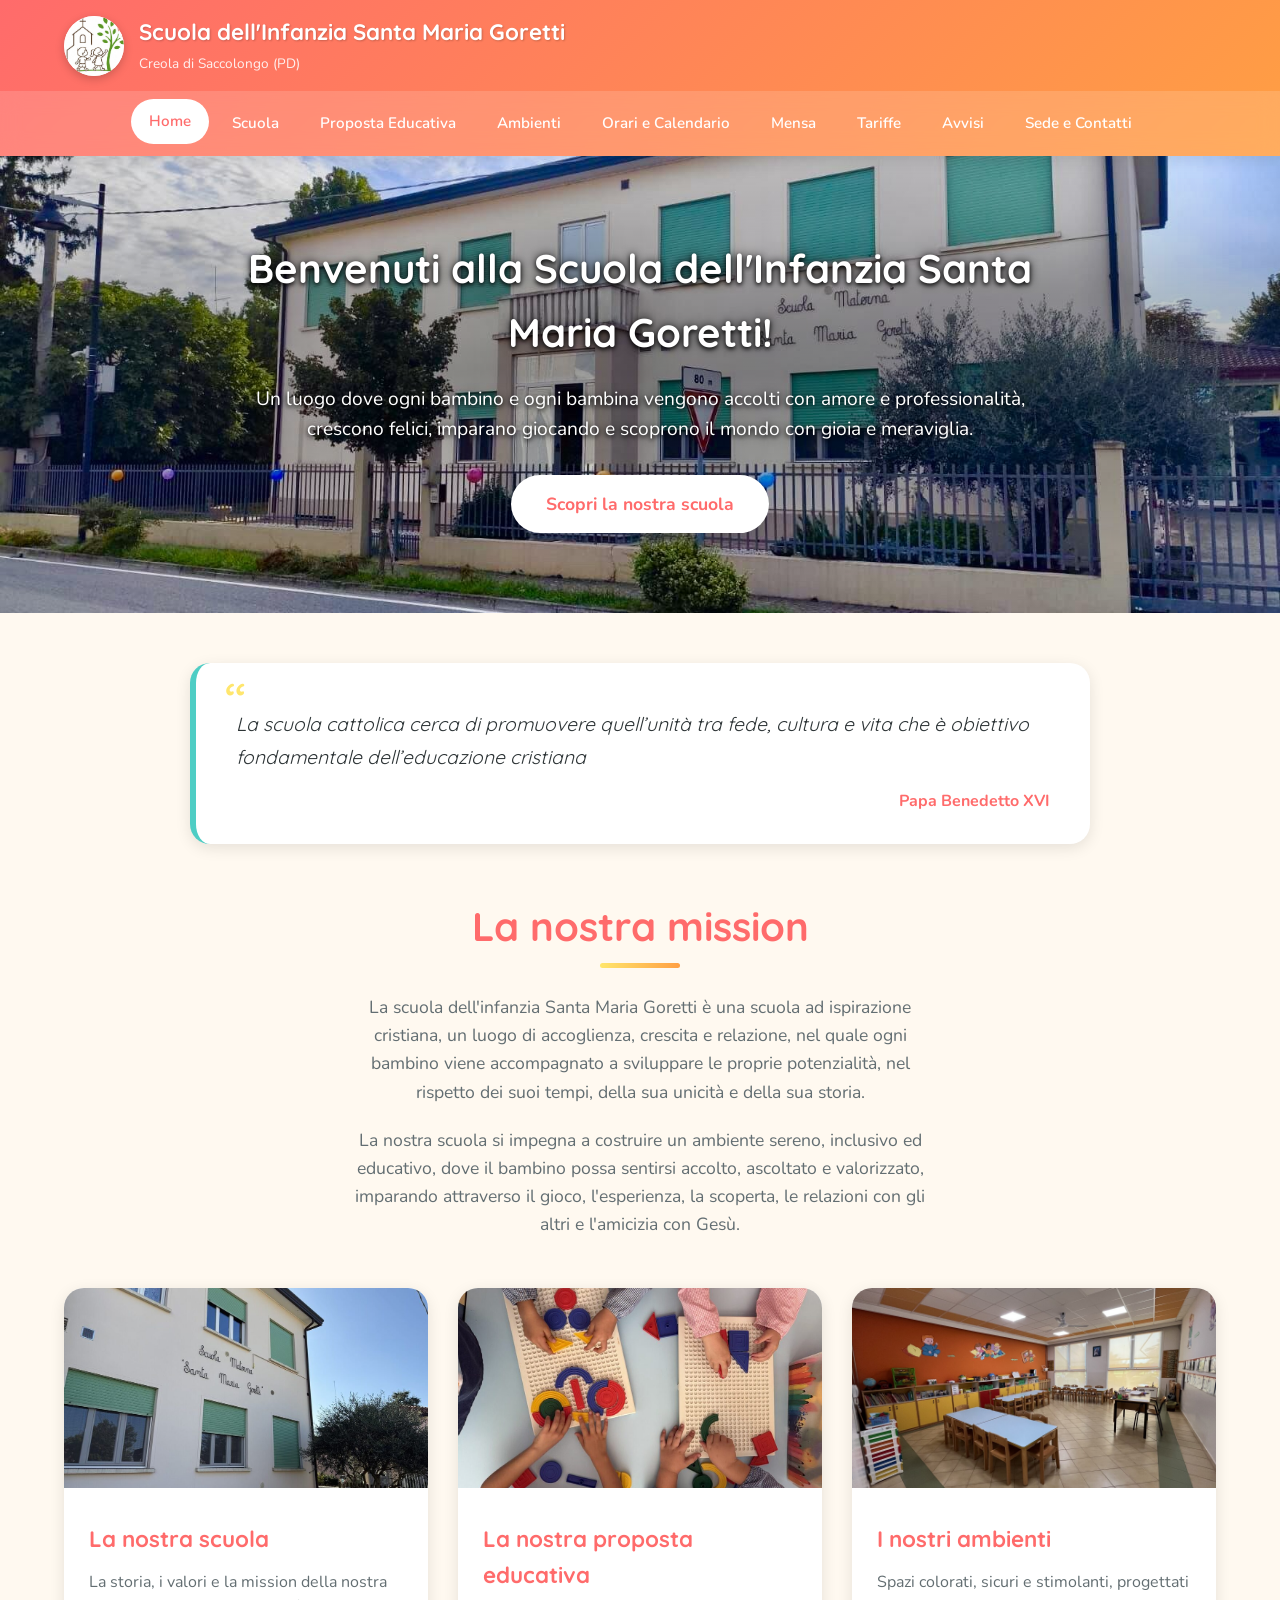
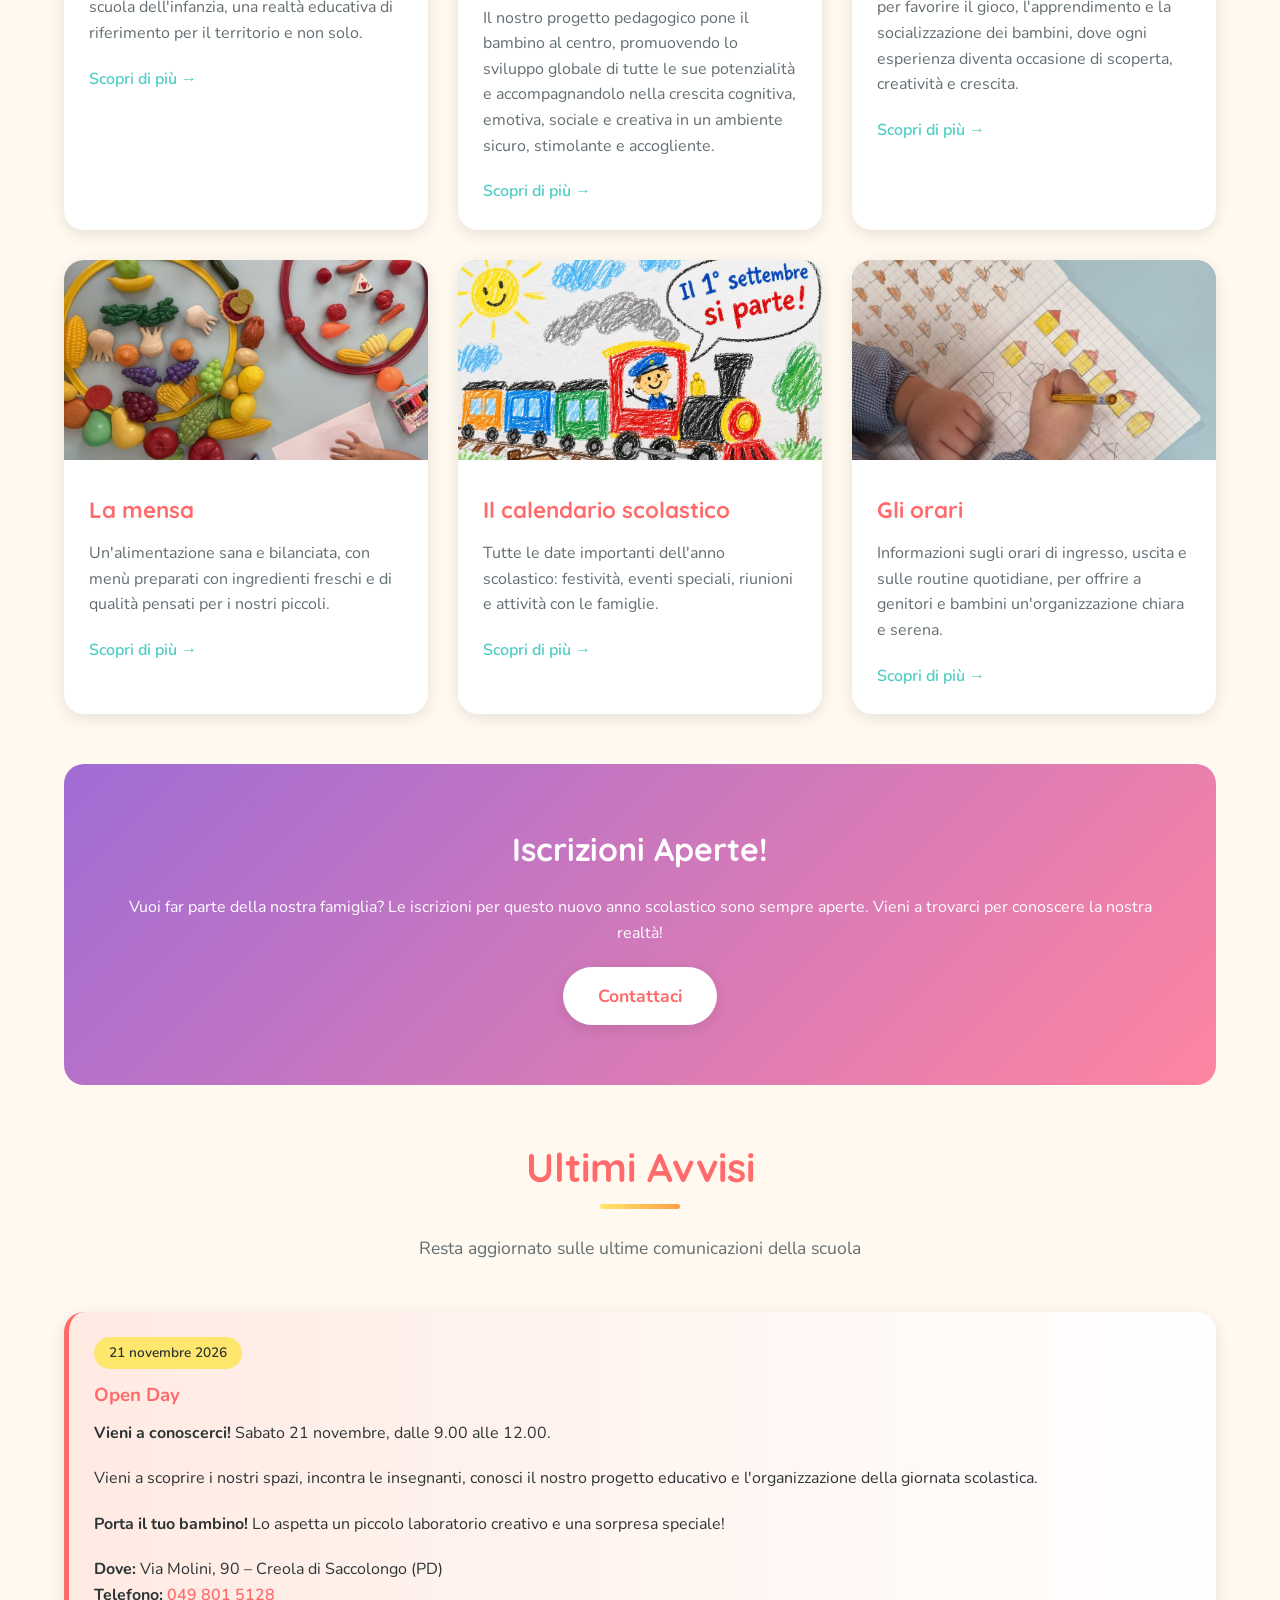
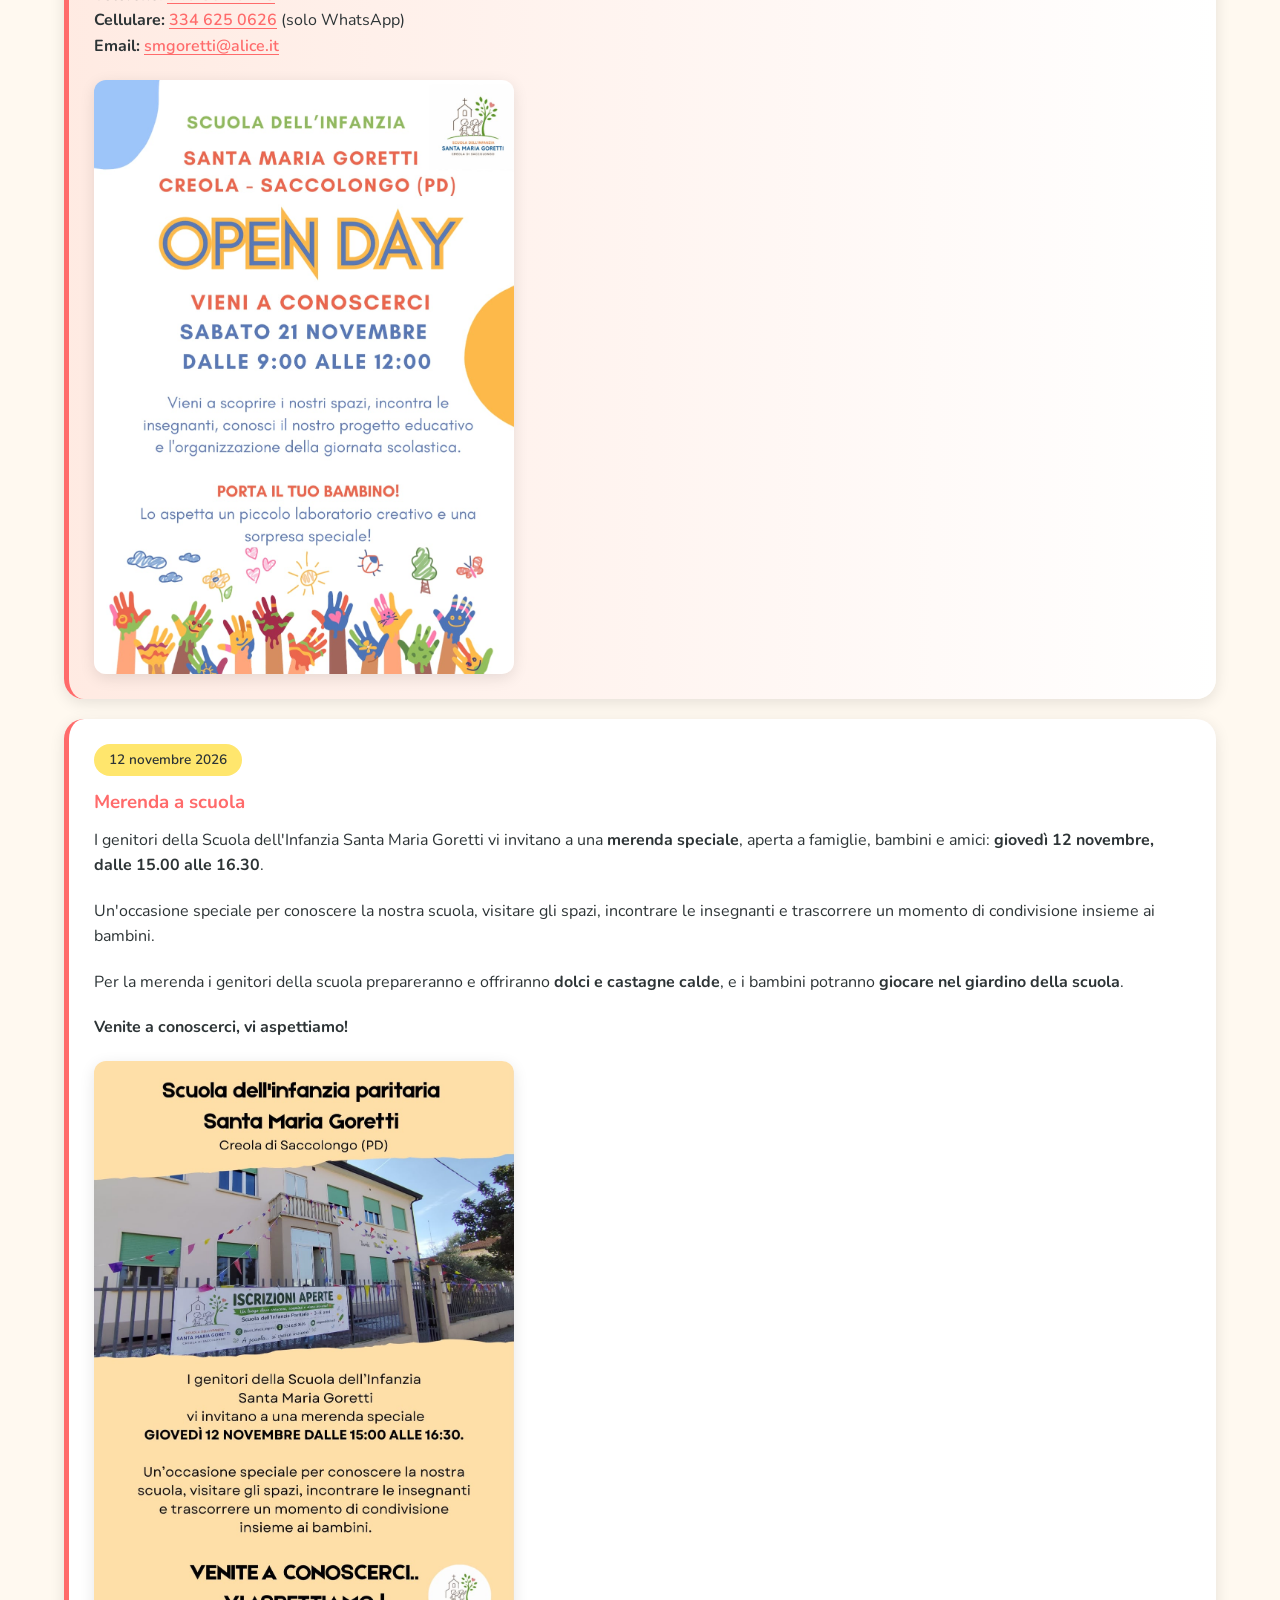
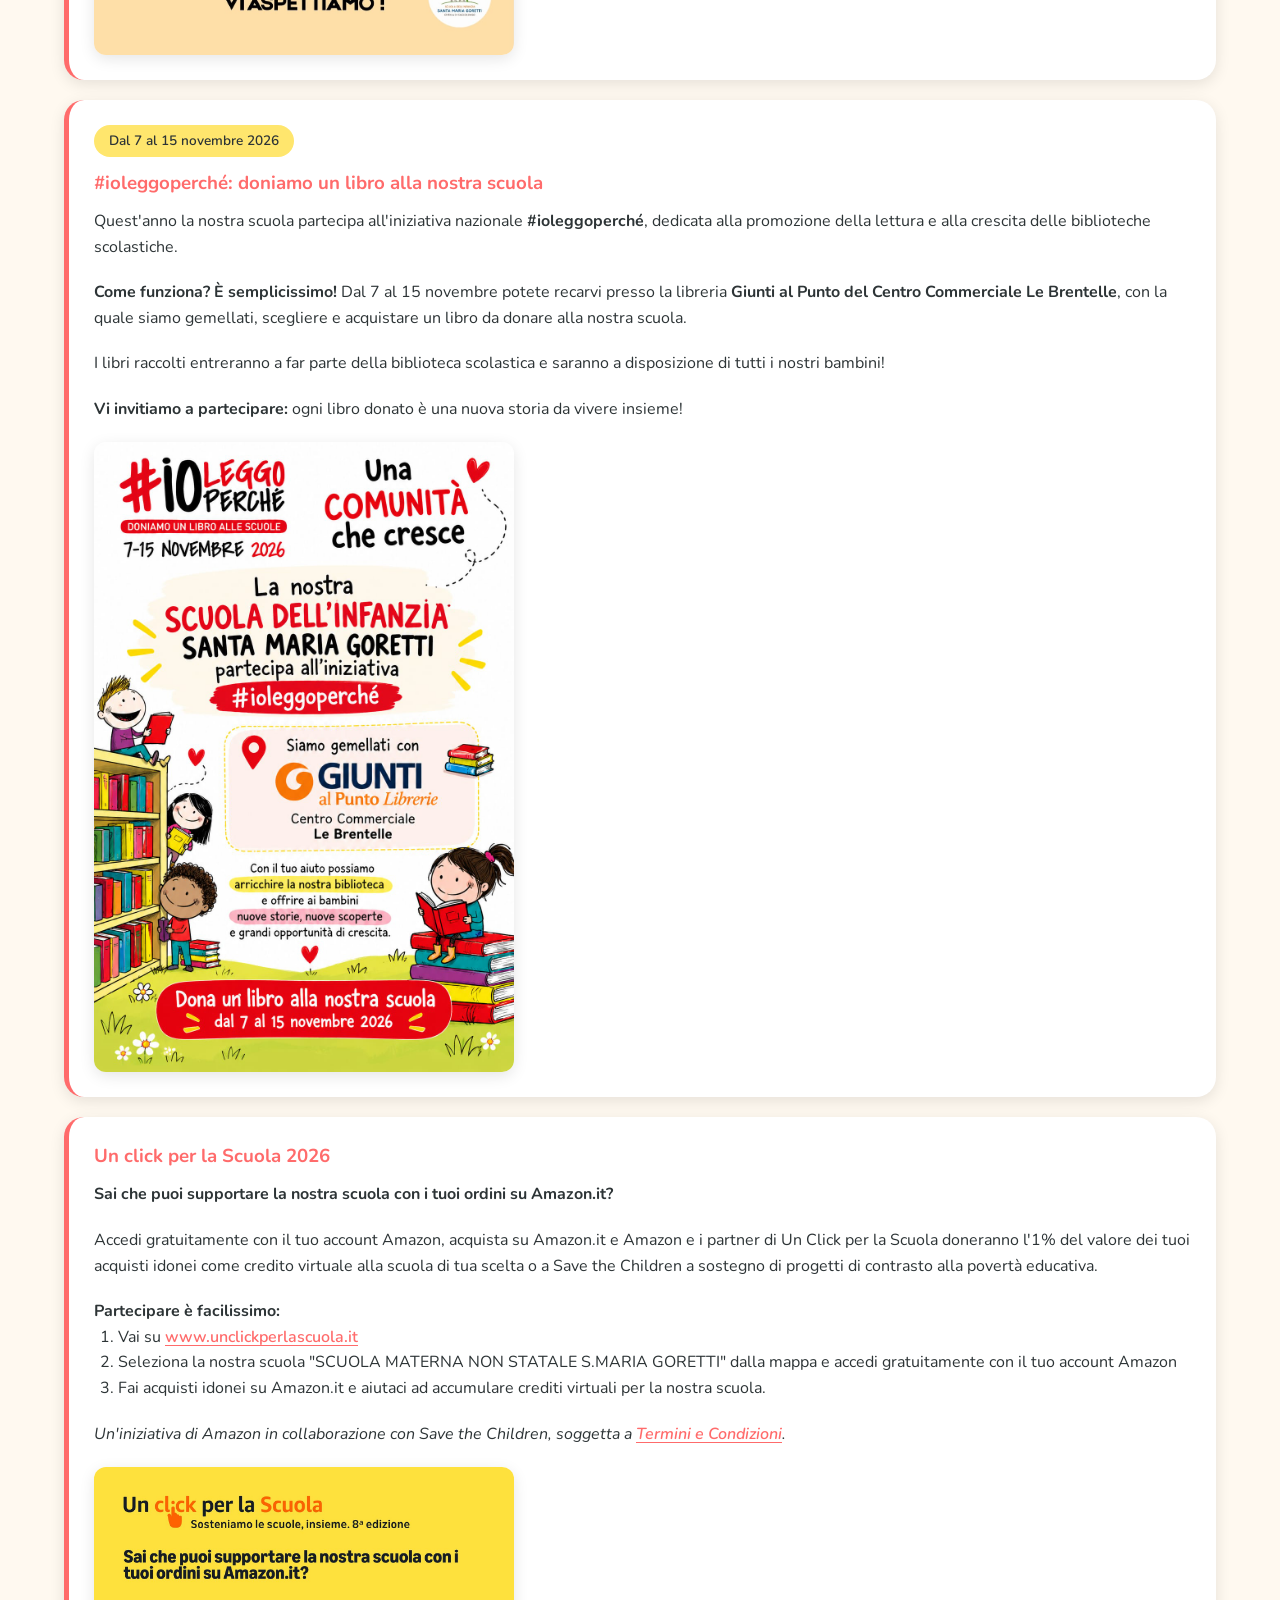
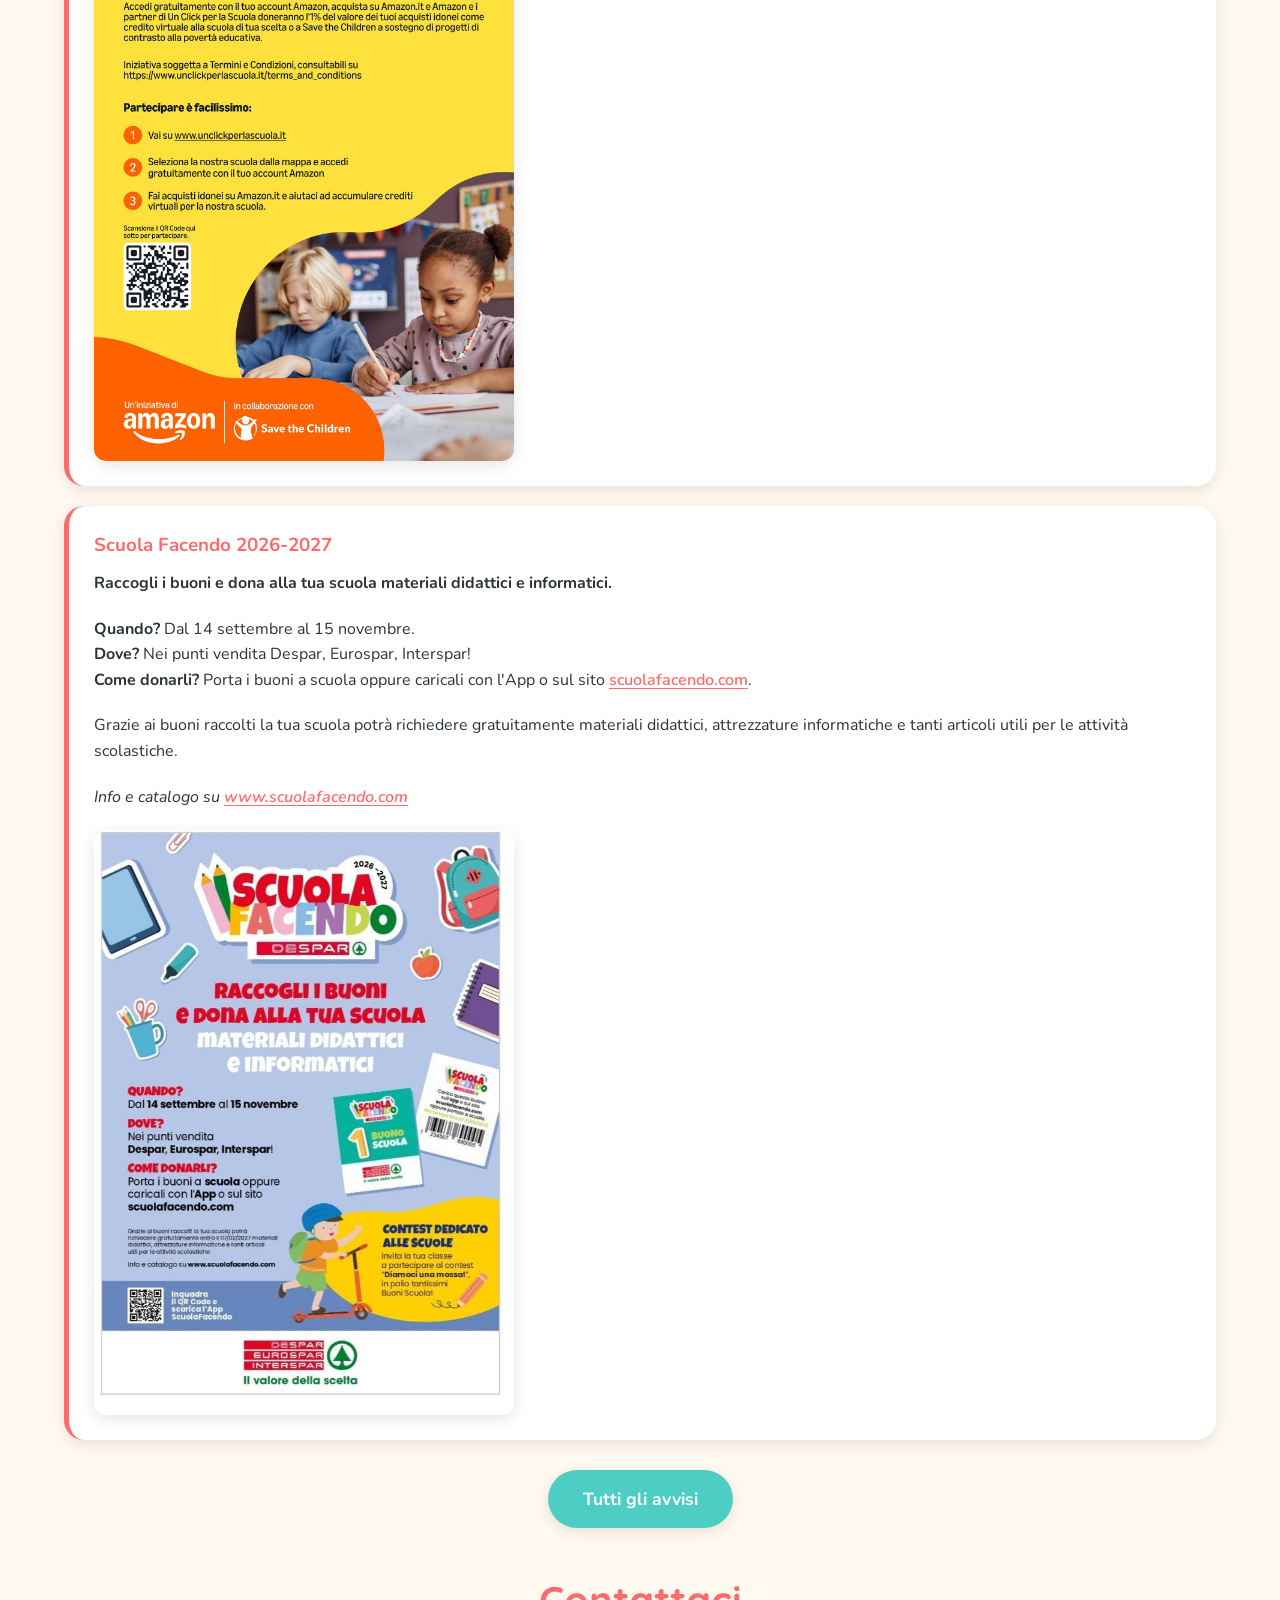
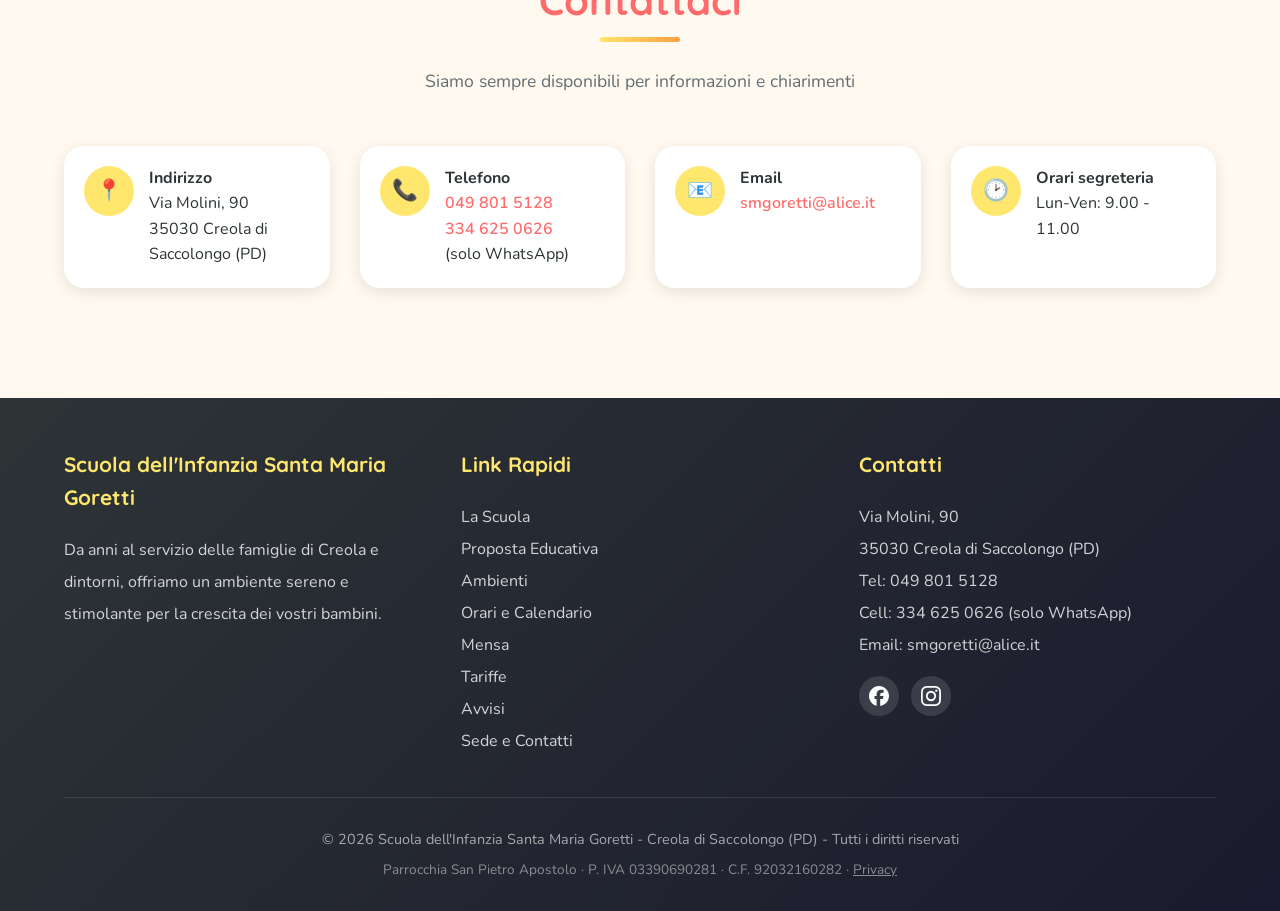
==== index.html @ 22b684e7 "aggiunto avviso su evento merenda aperta 2026" ====
<!DOCTYPE html>
<html lang="it">
<head>
    <meta charset="UTF-8">
    <meta name="viewport" content="width=device-width, initial-scale=1.0">
    <meta name="description" content="Scuola dell'Infanzia Santa Maria Goretti a Creola di Saccolongo (Padova): scuola materna e asilo paritario per bambine e bambini dai 2 ai 5 anni, con mensa.">
    <meta name="robots" content="index, follow">
    <meta name="author" content="Scuola dell'Infanzia Santa Maria Goretti">
    <meta name="geo.region" content="IT-PD">
    <meta name="geo.placename" content="Creola di Saccolongo">
    <meta name="geo.position" content="45.412499;11.738311">
    <meta name="ICBM" content="45.412499, 11.738311">
    <!-- Open Graph -->
    <meta property="og:title" content="Scuola dell'Infanzia Santa Maria Goretti - Creola di Saccolongo (PD)">
    <meta property="og:description" content="Scuola materna e asilo paritario a Creola di Saccolongo (Padova). Ambiente accogliente e stimolante per la crescita dei bambini dai 2 ai 5 anni, con servizio mensa e personale qualificato.">
    <meta property="og:type" content="website">
    <meta property="og:locale" content="it_IT">
    <meta property="og:url" content="https://www.scuolainfanziacreola.it/">
    <meta property="og:image" content="https://www.scuolainfanziacreola.it/assets/images/ambienti/facciata_scuola.jpg">
    <meta name="twitter:card" content="summary_large_image">
    <meta property="og:site_name" content="Scuola dell'Infanzia Santa Maria Goretti">
    <title>Scuola Infanzia Santa Maria Goretti - Creola di Saccolongo</title>
    <link rel="canonical" href="https://www.scuolainfanziacreola.it/">
    <link rel="icon" href="assets/images/favicon.ico" sizes="any">
    <link rel="icon" type="image/png" sizes="32x32" href="assets/images/favicon-32x32.png">
    <link rel="icon" type="image/png" sizes="16x16" href="assets/images/favicon-16x16.png">
    <link rel="apple-touch-icon" href="assets/images/apple-touch-icon.png">
    <link rel="stylesheet" href="style.css?v=8">
    <!-- Dati strutturati JSON-LD -->
    <script type="application/ld+json">
    {
        "@context": "https://schema.org",
        "@type": "School",
        "name": "Scuola dell'Infanzia Santa Maria Goretti",
        "alternateName": ["Scuola Materna Santa Maria Goretti Creola", "Asilo Santa Maria Goretti Creola"],
        "description": "Scuola dell'infanzia paritaria a Creola di Saccolongo, in provincia di Padova. Accoglie bambine e bambini dai 2 ai 5 anni in un ambiente sereno e stimolante.",
        "url": "https://www.scuolainfanziacreola.it/",
        "telephone": "+39 049 801 5128",
        "email": "smgoretti@alice.it",
        "address": {
            "@type": "PostalAddress",
            "streetAddress": "Via Molini, 90",
            "addressLocality": "Creola di Saccolongo",
            "addressRegion": "PD",
            "postalCode": "35030",
            "addressCountry": "IT"
        },
        "geo": {
            "@type": "GeoCoordinates",
            "latitude": 45.412499,
            "longitude": 11.738311
        },
        "openingHoursSpecification": [
            {
                "@type": "OpeningHoursSpecification",
                "dayOfWeek": ["Monday", "Tuesday", "Wednesday", "Thursday", "Friday"],
                "opens": "08:00",
                "closes": "16:00"
            }
        ],
        "areaServed": {
            "@type": "Place",
            "name": "Creola di Saccolongo, Provincia di Padova"
        },
        "sameAs": [
            "https://www.facebook.com/infanziacreola/",
            "https://www.instagram.com/scuola_infanzia_smgoretti"
        ]
    }
    </script>
</head>
<body>
    <!-- Header -->
    <header>
        <div class="header-top">
            <a href="index.html" class="logo">
                <div class="logo-img">
                    <img src="assets/images/logo_scuola.jpg" alt="Logo Scuola dell'Infanzia Santa Maria Goretti">
                </div>
                <div class="logo-text">
                    <span class="logo-nome"><span class="logo-riga">Scuola&nbsp;dell'Infanzia</span> <span class="logo-riga">Santa&nbsp;Maria&nbsp;Goretti</span></span>
                    <span>Creola di Saccolongo (PD)</span>
                </div>
            </a>
            <button class="menu-toggle" onclick="toggleMenu()">&#9776;</button>
        </div>
        <nav id="main-nav">
            <ul>
                <li><a href="index.html" class="active">Home</a></li>
                <li><a href="scuola.html">Scuola</a></li>
                <li><a href="proposta_educativa.html">Proposta Educativa</a></li>
                <li><a href="ambienti.html">Ambienti</a></li>
                <li><a href="orari_calendario.html">Orari e Calendario</a></li>
                <li><a href="mensa.html">Mensa</a></li>
                <li><a href="tariffe.html">Tariffe</a></li>
                <!-- MODULI NASCOSTI: <li><a href="moduli.html">Moduli</a></li> -->
                <li><a href="avvisi.html">Avvisi</a></li>
                <li><a href="sede_e_contatti.html">Sede e Contatti</a></li>
            </ul>
        </nav>
    </header>

    <!-- Hero Section -->
    <section class="hero">
        <div class="hero-content">
            <h1>Benvenuti alla Scuola dell'Infanzia Santa Maria Goretti!</h1>
            <p>Un luogo dove ogni bambino e ogni bambina vengono accolti con amore e professionalità, crescono felici, imparano giocando e scoprono il mondo con gioia e meraviglia.</p>
            <a href="index.html#mission" class="btn">Scopri la nostra scuola</a>
        </div>
    </section>

    <!-- Contenuto principale -->
    <main>
        <!-- Citazione -->
        <figure class="citazione">
            <blockquote>
                <p>La scuola cattolica cerca di promuovere quell’unità tra fede, cultura e vita che è obiettivo fondamentale dell’educazione cristiana</p>
            </blockquote>
            <figcaption>Papa Benedetto XVI</figcaption>
        </figure>

        <!-- Sezione di benvenuto -->
        <section class="page-title" id="mission">
            <h2>La nostra mission</h2>
            <p>La scuola dell'infanzia Santa Maria Goretti è una scuola ad ispirazione cristiana, un luogo di accoglienza, crescita e relazione, nel quale ogni bambino viene accompagnato a sviluppare le proprie potenzialità, nel rispetto dei suoi tempi, della sua unicità e della sua storia.</p>
            <p>La nostra scuola si impegna a costruire un ambiente sereno, inclusivo ed educativo, dove il bambino possa sentirsi accolto, ascoltato e valorizzato, imparando attraverso il gioco, l'esperienza, la scoperta, le relazioni con gli altri e l'amicizia con Gesù.</p>
        </section>

        <!-- Cards delle sezioni principali -->
        <div class="cards-grid">
            <article class="card animate-fade-in">
                <img src="assets/images/ambienti/facciata_scuola.jpg" class="card-img" alt="La facciata della scuola con la scritta &quot;Scuola Materna Santa Maria Goretti&quot;" loading="lazy">
                <div class="card-content">
                    <h3>La nostra scuola</h3>
                    <p>La storia, i valori e la mission della nostra scuola dell'infanzia, una realtà educativa di riferimento per il territorio e non solo.</p>
                    <a href="scuola.html" class="card-link">Scopri di più &#8594;</a>
                </div>
            </article>

            <article class="card animate-fade-in">
                <img src="assets/images/attivit%C3%A0/costruzioni_geometriche.jpg" class="card-img" alt="Bambini che compongono figure con incastri geometrici colorati sulle basi forate" loading="lazy">
                <div class="card-content">
                    <h3>La nostra proposta educativa</h3>
                    <p>Il nostro progetto pedagogico pone il bambino al centro, promuovendo lo sviluppo globale di tutte le sue potenzialità e accompagnandolo nella crescita cognitiva, emotiva, sociale e creativa in un ambiente sicuro, stimolante e accogliente.</p>
                    <a href="proposta_educativa.html" class="card-link">Scopri di più &#8594;</a>
                </div>
            </article>

            <article class="card animate-fade-in">
                <img src="assets/images/ambienti/aula_rossa.jpg" class="card-img" alt="Un'aula luminosa della scuola con i tavolini azzurri, le sedioline di legno e la parete arancione decorata" loading="lazy">
                <div class="card-content">
                    <h3>I nostri ambienti</h3>
                    <p>Spazi colorati, sicuri e stimolanti, progettati per favorire il gioco, l'apprendimento e la socializzazione dei bambini, dove ogni esperienza diventa occasione di scoperta, creatività e crescita.</p>
                    <a href="ambienti.html" class="card-link">Scopri di più &#8594;</a>
                </div>
            </article>

            <article class="card animate-fade-in">
                <img src="assets/images/attivit%C3%A0/alimenti_gioco.jpg" class="card-img" alt="Frutta e verdura giocattolo raggruppate dai bambini dentro due cerchi colorati" loading="lazy">
                <div class="card-content">
                    <h3>La mensa</h3>
                    <p>Un'alimentazione sana e bilanciata, con menù preparati con ingredienti freschi e di qualità pensati per i nostri piccoli.</p>
                    <a href="mensa.html" class="card-link">Scopri di più &#8594;</a>
                </div>
            </article>

            <article class="card animate-fade-in">
                <img src="assets/images/attivit%C3%A0/calendario.jpg" class="card-img" style="object-position: center 22%;" alt="Disegno a pastello di un trenino diretto alla scuola, con il macchinista che saluta e la scritta &quot;Il 1&deg; settembre si parte!&quot;" loading="lazy">
                <div class="card-content">
                    <h3>Il calendario scolastico</h3>
                    <p>Tutte le date importanti dell'anno scolastico: festività, eventi speciali, riunioni e attività con le famiglie.</p>
                    <a href="orari_calendario.html" class="card-link">Scopri di più &#8594;</a>
                </div>
            </article>

            <article class="card animate-fade-in">
                <img src="assets/images/attivit%C3%A0/calendario_disegnato.jpg" class="card-img" style="object-position: center 20%;" alt="Un bambino colora il calendario del mese disegnato sul quaderno a quadretti" loading="lazy">
                <div class="card-content">
                    <h3>Gli orari</h3>
                    <p>Informazioni sugli orari di ingresso, uscita e sulle routine quotidiane, per offrire a genitori e bambini un'organizzazione chiara e serena.</p>
                    <a href="orari_calendario.html#orari" class="card-link">Scopri di più &#8594;</a>
                </div>
            </article>
        </div>

        <!-- Sezione colorata -->
        <section class="section-colorata">
            <h3>Iscrizioni Aperte!</h3>
            <p>Vuoi far parte della nostra famiglia? Le iscrizioni per questo nuovo anno scolastico sono sempre aperte. Vieni a trovarci per conoscere la nostra realtà!</p>
            <!-- MODULI NASCOSTI: <a href="moduli.html" class="btn" style="margin-top: 20px;">Scarica i moduli</a> -->
            <a href="sede_e_contatti.html" class="btn" style="margin-top: 20px;">Contattaci</a>
        </section>

        <!-- Ultimi avvisi -->
        <section id="ultimi_avvisi">
            <div class="page-title">
                <h2>Ultimi Avvisi</h2>
                <p>Resta aggiornato sulle ultime comunicazioni della scuola</p>
            </div>

            <div class="avviso avviso-importante">
                <span class="avviso-data">21 novembre 2026</span>
                <h3>Open Day</h3>
                <p><strong>Vieni a conoscerci!</strong> Sabato 21 novembre, dalle 9.00 alle 12.00.</p>
                <p class="mt-20">Vieni a scoprire i nostri spazi, incontra le insegnanti, conosci il nostro progetto educativo e l'organizzazione della giornata scolastica.</p>
                <p class="mt-20"><strong>Porta il tuo bambino!</strong> Lo aspetta un piccolo laboratorio creativo e una sorpresa speciale!</p>
                <p class="mt-20"><strong>Dove:</strong> Via Molini, 90 &ndash; Creola di Saccolongo (PD)<br><strong>Telefono:</strong> <a href="tel:+390498015128">049 801 5128</a><br><strong>Cellulare:</strong> <a href="https://wa.me/393346250626">334 625 0626</a> (solo&nbsp;WhatsApp)<br><strong>Email:</strong> <a href="mailto:smgoretti@alice.it">smgoretti@alice.it</a></p>
                <a href="assets/images/locandine/open_day_novembre_2026.jpeg" class="avviso-locandina">
                    <img src="assets/images/locandine/open_day_novembre_2026.jpeg" alt="Locandina dell'Open Day di sabato 21 novembre 2026, dalle 9.00 alle 12.00, con laboratorio creativo per i bambini" loading="lazy">
                </a>
            </div>

            <div class="avviso">
                <span class="avviso-data">12 novembre 2026</span>
                <h3>Merenda a scuola</h3>
                <p>I genitori della Scuola dell'Infanzia Santa Maria Goretti vi invitano a una <strong>merenda speciale</strong>, aperta a famiglie, bambini e amici: <strong>giovedì 12 novembre, dalle 15.00 alle 16.30</strong>.</p>
                <p class="mt-20">Un'occasione speciale per conoscere la nostra scuola, visitare gli spazi, incontrare le insegnanti e trascorrere un momento di condivisione insieme ai bambini.</p>
                <p class="mt-20">Per la merenda i genitori della scuola prepareranno e offriranno <strong>dolci e castagne calde</strong>, e i bambini potranno <strong>giocare nel giardino della scuola</strong>.</p>
                <p class="mt-20"><strong>Venite a conoscerci, vi aspettiamo!</strong></p>
                <a href="assets/images/locandine/merenda_a_scuola_2026.jpeg" class="avviso-locandina">
                    <img src="assets/images/locandine/merenda_a_scuola_2026.jpeg" alt="Locandina della merenda a scuola di giovedì 12 novembre 2026, dalle 15.00 alle 16.30, organizzata dai genitori della Scuola dell'Infanzia Santa Maria Goretti" loading="lazy">
                </a>
            </div>

            <div class="avviso">
                <span class="avviso-data">Dal 7 al 15 novembre 2026</span>
                <h3>#ioleggoperché: doniamo un libro alla nostra scuola</h3>
                <p>Quest'anno la nostra scuola partecipa all'iniziativa nazionale <strong>#ioleggoperché</strong>, dedicata alla promozione della lettura e alla crescita delle biblioteche scolastiche.</p>
                <p class="mt-20"><strong>Come funziona? È semplicissimo!</strong> Dal 7 al 15 novembre potete recarvi presso la libreria <strong>Giunti al Punto del Centro Commerciale Le Brentelle</strong>, con la quale siamo gemellati, scegliere e acquistare un libro da donare alla nostra scuola.</p>
                <p class="mt-20">I libri raccolti entreranno a far parte della biblioteca scolastica e saranno a disposizione di tutti i nostri bambini!</p>
                <p class="mt-20"><strong>Vi invitiamo a partecipare:</strong> ogni libro donato è una nuova storia da vivere insieme!</p>
                <a href="assets/images/locandine/io_leggo_2026.jpeg" class="avviso-locandina">
                    <img src="assets/images/locandine/io_leggo_2026.jpeg" alt="Locandina dell'iniziativa #ioleggoperché, dal 7 al 15 novembre 2026: dona un libro alla Scuola dell'Infanzia Santa Maria Goretti presso la libreria Giunti al Punto del Centro Commerciale Le Brentelle" loading="lazy">
                </a>
            </div>

            <div class="avviso">
                <h3>Un click per la Scuola 2026</h3>
                <p><strong>Sai che puoi supportare la nostra scuola con i tuoi ordini su Amazon.it?</strong></p>
                <p class="mt-20">Accedi gratuitamente con il tuo account Amazon, acquista su Amazon.it e Amazon e i partner di Un Click per la Scuola doneranno l'1% del valore dei tuoi acquisti idonei come credito virtuale alla scuola di tua scelta o a Save the Children a sostegno di progetti di contrasto alla povertà educativa.</p>
                <p class="mt-20"><strong>Partecipare è facilissimo:</strong></p>
                <ol style="padding-left: 1.5rem;">
                    <li>Vai su <a href="https://www.unclickperlascuola.it" target="_blank" rel="noopener">www.unclickperlascuola.it</a></li>
                    <li>Seleziona la nostra scuola "SCUOLA MATERNA NON STATALE S.MARIA GORETTI" dalla mappa e accedi gratuitamente con il tuo account Amazon</li>
                    <li>Fai acquisti idonei su Amazon.it e aiutaci ad accumulare crediti virtuali per la nostra scuola.</li>
                </ol>
                <p class="mt-20"><em>Un'iniziativa di Amazon in collaborazione con Save the Children, soggetta a <a href="https://www.unclickperlascuola.it/terms_and_conditions" target="_blank" rel="noopener">Termini e Condizioni</a>.</em></p>
                <a href="assets/images/locandine/click_per_la_scuola.jpg" class="avviso-locandina">
                    <img src="assets/images/locandine/click_per_la_scuola.jpg" alt="Locandina dell'iniziativa Un click per la Scuola, 8ª edizione, con i passi per partecipare e il QR code" loading="lazy">
                </a>
            </div>

            <div class="avviso">
                <h3>Scuola Facendo 2026-2027</h3>
                <p><strong>Raccogli i buoni e dona alla tua scuola materiali didattici e informatici.</strong></p>
                <p class="mt-20"><strong>Quando?</strong> Dal 14 settembre al 15 novembre.<br><strong>Dove?</strong> Nei punti vendita Despar, Eurospar, Interspar!<br><strong>Come donarli?</strong> Porta i buoni a scuola oppure caricali con l'App o sul sito <a href="https://www.scuolafacendo.com" target="_blank" rel="noopener">scuolafacendo.com</a>.</p>
                <p class="mt-20">Grazie ai buoni raccolti la tua scuola potrà richiedere gratuitamente materiali didattici, attrezzature informatiche e tanti articoli utili per le attività scolastiche.</p>
                <p class="mt-20"><em>Info e catalogo su <a href="https://www.scuolafacendo.com" target="_blank" rel="noopener">www.scuolafacendo.com</a></em></p>
                <a href="assets/images/locandine/scuola_facendo.jpg" class="avviso-locandina">
                    <img src="assets/images/locandine/scuola_facendo.jpg" alt="Locandina dell'iniziativa Scuola Facendo 2026-2027 di Despar, Eurospar e Interspar, con date, modalità di raccolta dei buoni e QR code per scaricare l'App" loading="lazy">
                </a>
            </div>

            <div class="text-center mt-30">
                <a href="avvisi.html" class="btn btn-secondario">Tutti gli avvisi</a>
            </div>
        </section>

        <!-- Contatti rapidi -->
        <section class="mt-40">
            <div class="page-title">
                <h2>Contattaci</h2>
                <p>Siamo sempre disponibili per informazioni e chiarimenti</p>
            </div>

            <div class="contatti-grid">
                <div class="contatto-item">
                    <div class="contatto-icon">&#128205;</div>
                    <div>
                        <h4>Indirizzo</h4>
                        <p>Via Molini, 90<br>35030 Creola di Saccolongo (PD)</p>
                    </div>
                </div>

                <div class="contatto-item">
                    <div class="contatto-icon">&#128222;</div>
                    <div>
                        <h4>Telefono</h4>
                        <p><a href="tel:+390498015128">049 801 5128</a><br><a href="https://wa.me/393346250626">334 625 0626</a> (solo&nbsp;WhatsApp)</p>
                    </div>
                </div>

                <div class="contatto-item">
                    <div class="contatto-icon">&#128231;</div>
                    <div>
                        <h4>Email</h4>
                        <p><a href="mailto:smgoretti@alice.it">smgoretti@alice.it</a></p>
                    </div>
                </div>

                <div class="contatto-item">
                    <div class="contatto-icon">&#128337;</div>
                    <div>
                        <h4>Orari segreteria</h4>
                        <p>Lun-Ven: 9.00 - 11.00</p>
                    </div>
                </div>
            </div>
        </section>
    </main>

    <!-- Footer -->
    <footer>
        <div class="footer-content">
            <div class="footer-section">
                <h4>Scuola dell'Infanzia Santa Maria Goretti</h4>
                <p>Da anni al servizio delle famiglie di Creola e dintorni, offriamo un ambiente sereno e stimolante per la crescita dei vostri bambini.</p>
            </div>

            <div class="footer-section">
                <h4>Link Rapidi</h4>
                <a href="scuola.html">La Scuola</a><br>
                <a href="proposta_educativa.html">Proposta Educativa</a><br>
                <a href="ambienti.html">Ambienti</a><br>
                <a href="orari_calendario.html">Orari e Calendario</a><br>
                <a href="mensa.html">Mensa</a><br>
                <a href="tariffe.html">Tariffe</a><br>
                <!-- MODULI NASCOSTI: <a href="moduli.html">Modulistica</a><br> -->
                <a href="avvisi.html">Avvisi</a><br>
                <a href="sede_e_contatti.html">Sede e Contatti</a>
            </div>

            <div class="footer-section">
                <h4>Contatti</h4>
                <p>Via Molini, 90<br>
                35030 Creola di Saccolongo (PD)<br>
                Tel: <a href="tel:+390498015128">049 801 5128</a><br>
                Cell: <a href="https://wa.me/393346250626">334 625 0626</a> (solo&nbsp;WhatsApp)<br>
                Email: <a href="mailto:smgoretti@alice.it">smgoretti@alice.it</a></p>
                <div class="footer-social">
                    <a href="https://www.facebook.com/infanziacreola/" class="social-facebook" target="_blank" rel="noopener" aria-label="Seguici su Facebook">
                        <svg viewBox="0 0 24 24" role="img" aria-hidden="true" focusable="false">
                            <path d="M9.101 23.691v-7.98H6.627v-3.667h2.474v-1.58c0-4.085 1.848-5.978 5.858-5.978.401 0 .955.042 1.468.103a8.68 8.68 0 0 1 1.141.195v3.325a8.623 8.623 0 0 0-.653-.036 26.805 26.805 0 0 0-.733-.009c-.707 0-1.259.096-1.675.309a1.686 1.686 0 0 0-.679.622c-.258.42-.374.995-.374 1.752v1.297h3.919l-.386 2.103-.287 1.564h-3.246v8.245C19.396 23.238 24 18.179 24 12.044c0-6.627-5.373-12-12-12s-12 5.373-12 12c0 5.628 3.874 10.35 9.101 11.647Z"/>
                        </svg>
                    </a>
                    <a href="https://www.instagram.com/scuola_infanzia_smgoretti" class="social-instagram" target="_blank" rel="noopener" aria-label="Seguici su Instagram">
                        <svg viewBox="0 0 24 24" role="img" aria-hidden="true" focusable="false">
                            <path d="M12 0C8.74 0 8.333.015 7.053.072 5.775.132 4.905.333 4.14.63c-.789.306-1.459.717-2.126 1.384S.935 3.35.63 4.14C.333 4.905.131 5.775.072 7.053.012 8.333 0 8.74 0 12s.015 3.667.072 4.947c.06 1.277.261 2.148.558 2.913.306.788.717 1.459 1.384 2.126.667.666 1.336 1.079 2.126 1.384.766.296 1.636.499 2.913.558C8.333 23.988 8.74 24 12 24s3.667-.015 4.947-.072c1.277-.06 2.148-.262 2.913-.558.788-.306 1.459-.718 2.126-1.384.666-.667 1.079-1.335 1.384-2.126.296-.765.499-1.636.558-2.913.06-1.28.072-1.687.072-4.947s-.015-3.667-.072-4.947c-.06-1.277-.262-2.149-.558-2.913-.306-.789-.718-1.459-1.384-2.126C21.319 1.347 20.651.935 19.86.63c-.765-.297-1.636-.499-2.913-.558C15.667.012 15.26 0 12 0zm0 2.16c3.203 0 3.585.016 4.85.071 1.17.055 1.805.249 2.227.415.562.217.96.477 1.382.896.419.42.679.819.896 1.381.164.422.36 1.057.413 2.227.057 1.266.07 1.646.07 4.85s-.015 3.585-.074 4.85c-.061 1.17-.256 1.805-.421 2.227-.224.562-.479.96-.899 1.382-.419.419-.824.679-1.38.896-.42.164-1.065.36-2.235.413-1.274.057-1.649.07-4.859.07-3.211 0-3.586-.015-4.859-.074-1.171-.061-1.816-.256-2.236-.421-.569-.224-.96-.479-1.379-.899-.421-.419-.69-.824-.9-1.38-.165-.42-.359-1.065-.42-2.235-.045-1.26-.061-1.649-.061-4.844 0-3.196.016-3.586.061-4.861.061-1.17.255-1.814.42-2.234.21-.57.479-.96.9-1.381.419-.419.81-.689 1.379-.898.42-.166 1.051-.361 2.221-.421 1.275-.045 1.65-.06 4.859-.06l.045.03zm0 3.678a6.162 6.162 0 100 12.324 6.162 6.162 0 000-12.324zM12 16c-2.21 0-4-1.79-4-4s1.79-4 4-4 4 1.79 4 4-1.79 4-4 4zm7.846-10.405a1.441 1.441 0 01-2.881 0 1.44 1.44 0 012.881 0z"/>
                        </svg>
                    </a>
                </div>
            </div>
        </div>

        <div class="footer-bottom">
            <p>&copy; <span id="anno-corrente">2026</span> Scuola dell'Infanzia Santa Maria Goretti - Creola di Saccolongo (PD) - Tutti i diritti riservati</p>
            <p class="footer-dati-fiscali">Parrocchia San Pietro Apostolo &middot; P. IVA 03390690281 &middot; C.F. 92032160282 &middot; <a href="privacy.html" style="color: inherit;">Privacy</a></p>
        </div>
    </footer>

    <!-- Anteprima a tutto schermo delle locandine degli avvisi -->
    <div class="lightbox" id="lightbox" role="dialog" aria-modal="true" aria-hidden="true" aria-label="Locandina a tutto schermo">
        <button class="lightbox-chiudi" type="button" aria-label="Chiudi l'anteprima">&times;</button>
        <button class="lightbox-freccia lightbox-precedente" type="button" aria-label="Locandina precedente">&#8249;</button>
        <button class="lightbox-freccia lightbox-successiva" type="button" aria-label="Locandina successiva">&#8250;</button>
        <figure class="lightbox-contenuto">
            <img alt="">
        </figure>
    </div>

    <script>
        function toggleMenu() {
            document.getElementById('main-nav').classList.toggle('active');
        }

        // Anno del copyright sempre aggiornato; il valore scritto nell'HTML
        // resta come riserva se JavaScript non è disponibile.
        (function () {
            var anno = document.getElementById('anno-corrente');
            if (anno) anno.textContent = new Date().getFullYear();
        })();

        // Locandine: click per vederle a tutto schermo nella stessa scheda,
        // come la galleria di ambienti.html. Senza JavaScript il link apre
        // comunque l'immagine. Si chiude con la X, con Esc o cliccando fuori
        // dall'immagine; si scorre fra le locandine con le frecce.
        (function () {
            var lightbox = document.getElementById('lightbox');
            if (!lightbox) return;

            var immagine = lightbox.querySelector('img');
            var bottoneChiudi = lightbox.querySelector('.lightbox-chiudi');
            var bottonePrecedente = lightbox.querySelector('.lightbox-precedente');
            var bottoneSuccessiva = lightbox.querySelector('.lightbox-successiva');
            var locandine = Array.prototype.slice.call(document.querySelectorAll('.avviso-locandina'));
            var indice = -1;

            function mostra(i) {
                var locandina = locandine[i];
                if (!locandina) return;
                var foto = locandina.querySelector('img');

                indice = i;
                immagine.src = locandina.href;
                immagine.alt = foto ? foto.alt : '';
            }

            function apri(i) {
                mostra(i);
                lightbox.classList.add('aperta');
                lightbox.setAttribute('aria-hidden', 'false');
                document.body.classList.add('senza-scroll');
                bottoneChiudi.focus();
            }

            function chiudi() {
                if (!lightbox.classList.contains('aperta')) return;
                lightbox.classList.remove('aperta');
                lightbox.setAttribute('aria-hidden', 'true');
                document.body.classList.remove('senza-scroll');
                immagine.removeAttribute('src');
                if (locandine[indice]) locandine[indice].focus();
                indice = -1;
            }

            // Scorre in modo circolare: dall'ultima locandina si torna alla prima
            function scorri(passo) {
                if (indice < 0 || locandine.length < 2) return;
                mostra((indice + passo + locandine.length) % locandine.length);
            }

            locandine.forEach(function (locandina, posizione) {
                locandina.addEventListener('click', function (evento) {
                    evento.preventDefault();
                    apri(posizione);
                });
            });

            // Con una sola locandina le frecce non servono
            if (locandine.length < 2) {
                bottonePrecedente.hidden = true;
                bottoneSuccessiva.hidden = true;
            }

            bottoneChiudi.addEventListener('click', chiudi);
            bottonePrecedente.addEventListener('click', function () { scorri(-1); });
            bottoneSuccessiva.addEventListener('click', function () { scorri(1); });

            // Click sullo sfondo scuro, fuori dall'immagine e dai pulsanti
            lightbox.addEventListener('click', function (evento) {
                if (evento.target === lightbox) chiudi();
            });

            // Scorrimento con lo swipe del dito su smartphone e tablet
            var partenzaX = null;
            var partenzaY = null;

            lightbox.addEventListener('touchstart', function (evento) {
                if (evento.touches.length !== 1) return;
                partenzaX = evento.touches[0].clientX;
                partenzaY = evento.touches[0].clientY;
            }, { passive: true });

            lightbox.addEventListener('touchend', function (evento) {
                if (partenzaX === null || !evento.changedTouches.length) return;
                var spostamentoX = evento.changedTouches[0].clientX - partenzaX;
                var spostamentoY = evento.changedTouches[0].clientY - partenzaY;
                partenzaX = null;
                partenzaY = null;
                // Solo gesti chiaramente orizzontali, per non confonderli con lo scorrimento verticale
                if (Math.abs(spostamentoX) < 50 || Math.abs(spostamentoX) < Math.abs(spostamentoY)) return;
                scorri(spostamentoX < 0 ? 1 : -1);
            }, { passive: true });

            document.addEventListener('keydown', function (evento) {
                if (evento.key === 'Escape' || evento.key === 'Esc') {
                    chiudi();
                    return;
                }
                if (!lightbox.classList.contains('aperta')) return;
                if (evento.key === 'ArrowRight' || evento.key === 'Right') {
                    evento.preventDefault();
                    scorri(1);
                } else if (evento.key === 'ArrowLeft' || evento.key === 'Left') {
                    evento.preventDefault();
                    scorri(-1);
                }
            });

            // Con l'anteprima aperta il Tab gira solo fra i suoi pulsanti
            lightbox.addEventListener('keydown', function (evento) {
                if (evento.key !== 'Tab') return;
                var pulsanti = [bottonePrecedente, bottoneSuccessiva, bottoneChiudi]
                    .filter(function (b) { return !b.hidden; });
                var posizione = pulsanti.indexOf(document.activeElement);
                var passo = evento.shiftKey ? -1 : 1;
                evento.preventDefault();
                pulsanti[(posizione + passo + pulsanti.length) % pulsanti.length].focus();
            });
        })();
    </script>
</body>
</html>
---- style.css ----
/* ====================================
   Scuola dell'Infanzia Santa Maria Goretti
   Stile giovanile, allegro e gioioso
   ==================================== */

/* Import Google Fonts - Font arrotondati e friendly */
@import url('https://fonts.googleapis.com/css2?family=Nunito:wght@400;600;700;800&family=Quicksand:wght@400;500;600;700&display=swap');

/* Variabili CSS */
:root {
    --colore-primario: #FF6B6B;      /* Rosso corallo */
    --colore-secondario: #4ECDC4;    /* Turchese */
    --colore-accento: #FFE66D;       /* Giallo sole */
    --colore-viola: #A06CD5;         /* Viola lavanda */
    --colore-arancione: #FF9F43;     /* Arancione */
    --colore-verde: #7ED957;         /* Verde prato */
    --colore-rosa: #FF85A1;          /* Rosa */
    --colore-azzurro: #74C0FC;       /* Azzurro cielo */

    --sfondo-chiaro: #FFF9F0;        /* Beige chiaro */
    --sfondo-card: #FFFFFF;
    --testo-scuro: #2D3436;
    --testo-chiaro: #636E72;

    --ombra: 0 4px 15px rgba(0, 0, 0, 0.1);
    --ombra-hover: 0 8px 25px rgba(0, 0, 0, 0.15);
    --bordo-radius: 20px;
    --bordo-radius-piccolo: 12px;
}

/* Reset e base */
* {
    margin: 0;
    padding: 0;
    box-sizing: border-box;
}

html {
    scroll-behavior: smooth;
}

body {
    font-family: 'Nunito', sans-serif;
    background-color: var(--sfondo-chiaro);
    color: var(--testo-scuro);
    line-height: 1.6;
    min-height: 100vh;
}

/* ====================================
   HEADER E NAVIGAZIONE
   ==================================== */
header {
    background: linear-gradient(135deg, var(--colore-primario), var(--colore-arancione));
    padding: 0;
    position: sticky;
    top: 0;
    z-index: 1000;
    box-shadow: var(--ombra);
}

.header-top {
    display: flex;
    justify-content: space-between;
    align-items: center;
    padding: 15px 5%;
    flex-wrap: wrap;
    gap: 15px;
}

.logo {
    display: flex;
    align-items: center;
    gap: 15px;
    text-decoration: none;
    color: white;
}

.logo-img {
    width: 60px;
    height: 60px;
    min-width: 60px;
    min-height: 60px;
    background: white;
    border-radius: 50%;
    display: flex;
    align-items: center;
    justify-content: center;
    font-size: 28px;
    box-shadow: 0 3px 10px rgba(0,0,0,0.2);
    overflow: hidden;
    flex-shrink: 0;
}

.logo-img img {
    width: 100%;
    height: 100%;
    object-fit: cover;
    border-radius: 50%;
}

.logo-text .logo-nome {
    display: block;
    font-family: 'Quicksand', sans-serif;
    font-size: 1.4rem;
    font-weight: 700;
    text-shadow: 1px 1px 2px rgba(0,0,0,0.2);
}

.logo-riga {
    white-space: nowrap;
}

.logo-text > span:not(.logo-nome) {
    font-size: 0.85rem;
    opacity: 0.9;
}

/* Menu hamburger per mobile */
.menu-toggle {
    display: none;
    background: white;
    border: none;
    padding: 10px 15px;
    border-radius: var(--bordo-radius-piccolo);
    cursor: pointer;
    font-size: 1.5rem;
}

/* Navigazione */
nav {
    background: rgba(255, 255, 255, 0.15);
    backdrop-filter: blur(10px);
}

nav ul {
    display: flex;
    justify-content: center;
    flex-wrap: wrap;
    list-style: none;
    padding: 10px 5%;
    gap: 5px;
}

nav ul li a {
    display: block;
    padding: 10px 18px;
    color: white;
    text-decoration: none;
    font-weight: 600;
    font-size: 0.95rem;
    border-radius: 25px;
    transition: all 0.3s ease;
}

nav ul li a:hover,
nav ul li a.active {
    background: white;
    color: var(--colore-primario);
    transform: translateY(-2px);
}

/* ====================================
   HERO SECTION
   ==================================== */
.hero {
    background-color: var(--colore-secondario); /* colore di riserva se l'immagine non carica */
    background-image: url('assets/images/ambienti/scuola.jpg');
    background-size: cover;
    background-position: center;
    background-repeat: no-repeat;
    padding: 80px 5%;
    text-align: center;
    color: white;
    position: relative;
    overflow: hidden;
}

/* Velo concentrato sulla fascia orizzontale del testo, trasparente sopra e sotto.
   Volutamente SENZA variazione orizzontale: un velo ellittico dava più luce,
   ma la sua sfumatura laterale si vedeva come un'ombra sull'intonaco chiaro
   a destra del titolo, dove la foto è piatta e non ha texture che la mascheri. */
.hero::before {
    content: '';
    position: absolute;
    inset: 0;
    background: linear-gradient(to bottom,
                rgba(0, 0, 0, 0) 0%,
                rgba(0, 0, 0, 0.08) 15%,
                rgba(0, 0, 0, 0.21) 30%,
                rgba(0, 0, 0, 0.30) 48%,
                rgba(0, 0, 0, 0.19) 70%,
                rgba(0, 0, 0, 0.06) 85%,
                rgba(0, 0, 0, 0) 100%);
}

.hero-content {
    position: relative;
    z-index: 1;
    max-width: 800px;
    margin: 0 auto;
}

.hero h1,
.hero h2 {
    font-family: 'Quicksand', sans-serif;
    font-size: 2.5rem;
    font-weight: 700;
    margin-bottom: 20px;
    text-shadow: 0 2px 4px rgba(0, 0, 0, 0.85),
                 0 0 10px rgba(0, 0, 0, 0.8);
}

.hero p {
    font-size: 1.2rem;
    margin-bottom: 30px;
    text-shadow: 0 2px 4px rgba(0, 0, 0, 0.85),
                 0 0 10px rgba(0, 0, 0, 0.8);
}

.btn {
    display: inline-block;
    padding: 15px 35px;
    background: white;
    color: var(--colore-primario);
    text-decoration: none;
    font-weight: 700;
    font-size: 1.1rem;
    border-radius: 50px;
    transition: all 0.3s ease;
    box-shadow: var(--ombra);
}

.btn:hover {
    transform: translateY(-3px);
    box-shadow: var(--ombra-hover);
}

.btn-primario {
    background: var(--colore-primario);
    color: white;
}

.btn-secondario {
    background: var(--colore-secondario);
    color: white;
}

/* ====================================
   CONTENUTO PRINCIPALE
   ==================================== */
main {
    padding: 50px 5%;
    max-width: 1400px;
    margin: 0 auto;
}

.page-title {
    text-align: center;
    margin-bottom: 50px;
}

.page-title h1,
.page-title h2 {
    font-family: 'Quicksand', sans-serif;
    font-size: 2.5rem;
    font-weight: 700;
    color: var(--colore-primario);
    margin-bottom: 15px;
    position: relative;
    display: inline-block;
}

.page-title h1::after,
.page-title h2::after {
    content: '';
    position: absolute;
    bottom: -10px;
    left: 50%;
    transform: translateX(-50%);
    width: 80px;
    height: 5px;
    background: linear-gradient(90deg, var(--colore-accento), var(--colore-arancione));
    border-radius: 5px;
}

.page-title p {
    color: var(--testo-chiaro);
    font-size: 1.1rem;
    max-width: 600px;
    margin: 20px auto 0;
}

/* ====================================
   CARDS E SEZIONI
   ==================================== */
.cards-grid {
    display: grid;
    grid-template-columns: repeat(auto-fit, minmax(300px, 1fr));
    gap: 30px;
    margin-top: 40px;
}

.card {
    background: var(--sfondo-card);
    border-radius: var(--bordo-radius);
    overflow: hidden;
    box-shadow: var(--ombra);
    transition: all 0.3s ease;
}

.card:hover {
    transform: translateY(-8px);
    box-shadow: var(--ombra-hover);
}

.card-img {
    width: 100%;
    height: 200px;
    object-fit: cover;
    background: linear-gradient(135deg, var(--colore-azzurro), var(--colore-secondario));
}

/* Sposta il ritaglio verso il basso, per foto verticali il cui soggetto sta in fondo */
.card-img-basso {
    object-position: center 85%;
}

/* Sposta il ritaglio verso l'alto, per foto verticali il cui soggetto sta in cima */
.card-img-alto {
    object-position: center top;
}

.card-content {
    padding: 25px;
}

.card-content h3 {
    font-family: 'Quicksand', sans-serif;
    font-size: 1.4rem;
    color: var(--colore-primario);
    margin-bottom: 12px;
}

.card-content p {
    color: var(--testo-chiaro);
    margin-bottom: 20px;
}

.card-link {
    display: inline-flex;
    align-items: center;
    gap: 8px;
    color: var(--colore-secondario);
    font-weight: 600;
    text-decoration: none;
    transition: gap 0.3s ease;
}

.card-link:hover {
    gap: 12px;
}

/* Sezione con sfondo colorato */
.section-colorata {
    background: linear-gradient(135deg, var(--colore-viola), var(--colore-rosa));
    padding: 60px 5%;
    margin: 50px 0;
    border-radius: var(--bordo-radius);
    color: white;
    text-align: center;
}

.section-colorata h3 {
    font-family: 'Quicksand', sans-serif;
    font-size: 2rem;
    margin-bottom: 20px;
}

/* Numero dell'errore nella pagina 404 */
.errore-404 {
    font-family: 'Quicksand', sans-serif;
    font-size: 6rem;
    font-weight: 700;
    line-height: 1;
    letter-spacing: 4px;
    margin-bottom: 10px;
    text-shadow: 0 4px 12px rgba(0, 0, 0, 0.2);
}

/* ====================================
   CITAZIONE
   ==================================== */
.citazione {
    position: relative;
    max-width: 900px;
    margin: 0 auto 50px;
    padding: 45px 40px 30px;
    background: white;
    border-left: 6px solid var(--colore-secondario);
    border-radius: var(--bordo-radius);
    box-shadow: var(--ombra);
}

.citazione::before {
    content: '\201C';
    position: absolute;
    top: 10px;
    left: 28px;
    font-family: 'Quicksand', sans-serif;
    font-size: 4rem;
    line-height: 1;
    color: var(--colore-accento);
}

.citazione blockquote p {
    font-family: 'Quicksand', sans-serif;
    font-size: 1.2rem;
    font-style: italic;
    line-height: 1.7;
    color: var(--testo-scuro);
}

.citazione figcaption {
    margin-top: 15px;
    text-align: right;
    font-weight: 700;
    color: var(--colore-primario);
}

/* ====================================
   INFO BOX E LISTE
   ==================================== */
.info-box {
    background: white;
    border-radius: var(--bordo-radius);
    padding: 30px;
    box-shadow: var(--ombra);
    margin-bottom: 30px;
}

.info-box h3 {
    font-family: 'Quicksand', sans-serif;
    color: var(--colore-primario);
    font-size: 1.5rem;
    margin-bottom: 20px;
    padding-bottom: 15px;
    border-bottom: 3px solid var(--colore-accento);
}

/* L'intestazione è fissa in cima: senza questo margine, saltando a un'ancora
   la sezione di destinazione finirebbe nascosta sotto al menu */
.info-box[id],
section[id] {
    scroll-margin-top: 150px;
}

.info-box ul {
    list-style: none;
}

/* Il testo scorre come un normale paragrafo, con la stellina a sbalzo:
   così grassetti e link restano nel flusso della frase */
.info-box ul li {
    position: relative;
    padding: 12px 0 12px 26px;
    border-bottom: 1px dashed #eee;
}

.info-box ul li:last-child {
    border-bottom: none;
}

.info-box ul li::before {
    content: '★';
    position: absolute;
    left: 0;
    top: 12px;
    color: var(--colore-accento);
    font-size: 1rem;
}

/* Link testuali dentro i contenuti, coordinati con la palette del sito.
   I pulsanti .btn sono esclusi: hanno già un loro stile. */
.info-box a:not(.btn),
.tabella a:not(.btn),
.avviso a:not(.btn) {
    color: var(--colore-primario);
    font-weight: 600;
    text-decoration: underline;
    text-underline-offset: 3px;
    transition: color 0.3s ease;
}

.info-box a:not(.btn):hover,
.tabella a:not(.btn):hover,
.avviso a:not(.btn):hover {
    color: var(--colore-arancione);
}

/* ====================================
   MAPPA INCORPORATA
   ==================================== */
.mappa {
    position: relative;
    border-radius: var(--bordo-radius-piccolo);
    overflow: hidden;
    background: var(--sfondo-chiaro);
    min-height: 350px;
}

/* Messaggio visibile solo se il browser blocca o rimuove l'iframe */
.mappa-fallback {
    position: absolute;
    inset: 0;
    z-index: 0;
    display: flex;
    align-items: center;
    justify-content: center;
    margin: 0;
    padding: 25px;
    text-align: center;
    color: var(--testo-chiaro);
}

.mappa iframe {
    position: relative;
    z-index: 1;
    display: block;
    width: 100%;
    height: 350px;
    border: 0;
}

@media (max-width: 480px) {
    .mappa,
    .mappa iframe {
        min-height: 280px;
        height: 280px;
    }
}

/* Contenitore scorrevole per tabelle larghe su schermi piccoli */
/* Con overflow-x questo diventa un contenitore di scorrimento, che ritaglia
   sui propri bordi dritti tutto ciò che sporge: l'ombra della tabella veniva
   tranciata ad angolo retto in basso. Ombra e arrotondamento stanno quindi qui,
   sul contenitore, che non è ritagliato da nessuno. */
.tabella-scroll {
    overflow-x: auto;
    margin-bottom: 30px;
    border-radius: var(--bordo-radius);
    box-shadow: var(--ombra);
}

.tabella-scroll .tabella {
    margin-bottom: 0;
    box-shadow: none;
}

/* Tabella per orari/tariffe */
.tabella {
    width: 100%;
    border-collapse: collapse;
    background: white;
    border-radius: var(--bordo-radius);
    overflow: hidden;
    box-shadow: var(--ombra);
}

.tabella thead {
    background: linear-gradient(135deg, var(--colore-primario), var(--colore-arancione));
    color: white;
}

.tabella th {
    padding: 18px 15px;
    text-align: left;
    font-weight: 700;
}

.tabella td {
    padding: 15px;
    border-bottom: 1px solid #f0f0f0;
}

.tabella td ul {
    list-style: none;
    margin: 0;
}

.tabella td ul li {
    padding: 3px 0;
}

.tabella td ul li::before {
    content: '\2022';
    color: var(--colore-secondario);
    font-weight: 700;
    margin-right: 8px;
}

.tabella tr:last-child td {
    border-bottom: none;
}

.tabella tbody tr:hover {
    background: var(--sfondo-chiaro);
}

/* ====================================
   AVVISI
   ==================================== */
.avviso {
    background: white;
    border-radius: var(--bordo-radius);
    padding: 25px;
    box-shadow: var(--ombra);
    margin-bottom: 20px;
    border-left: 5px solid var(--colore-primario);
    transition: transform 0.3s ease;
}

.avviso:hover {
    transform: translateX(5px);
}

.avviso-data {
    display: inline-block;
    background: var(--colore-accento);
    color: var(--testo-scuro);
    padding: 5px 15px;
    border-radius: 20px;
    font-size: 0.85rem;
    font-weight: 600;
    margin-bottom: 12px;
}

.avviso h3 {
    color: var(--colore-primario);
    margin-bottom: 10px;
}

.avviso-locandina {
    display: block;
    max-width: 420px;
    margin-top: 20px;
    border-radius: var(--bordo-radius-piccolo);
    overflow: hidden;
    box-shadow: var(--ombra);
    transition: transform 0.3s ease, box-shadow 0.3s ease;
}

.avviso-locandina:hover {
    transform: translateY(-3px);
    box-shadow: var(--ombra-hover);
}

.avviso-locandina img {
    display: block;
    width: 100%;
    height: auto;
}

.avviso-importante {
    border-left-color: var(--colore-primario);
    background: linear-gradient(90deg, rgba(255, 107, 107, 0.1), white);
}

/* ====================================
   GALLERY AMBIENTI
   ==================================== */
.gallery {
    display: grid;
    grid-template-columns: repeat(auto-fit, minmax(280px, 1fr));
    gap: 25px;
}

.gallery-item {
    position: relative;
    border-radius: var(--bordo-radius);
    overflow: hidden;
    box-shadow: var(--ombra);
    aspect-ratio: 4/3;
}

.gallery-item img {
    width: 100%;
    height: 100%;
    object-fit: cover;
    transition: transform 0.5s ease;
}

.gallery-item:hover img {
    transform: scale(1.1);
}

.gallery-item-overlay {
    position: absolute;
    bottom: 0;
    left: 0;
    right: 0;
    background: linear-gradient(transparent, rgba(0,0,0,0.8));
    color: white;
    padding: 30px 20px 20px;
}

.gallery-item-overlay h3 {
    font-size: 1.2rem;
    margin-bottom: 5px;
}

/* Riquadri della galleria apribili a tutto schermo */
.gallery-item-cliccabile {
    cursor: pointer;
}

.gallery-item-cliccabile:focus-visible {
    outline: 3px solid var(--colore-primario);
    outline-offset: 4px;
}

/* ====================================
   ANTEPRIMA A TUTTO SCHERMO (LIGHTBOX)
   ==================================== */
.lightbox {
    position: fixed;
    inset: 0;
    z-index: 2000;
    display: none;
    align-items: center;
    justify-content: center;
    padding: 16px;
    background: rgba(0, 0, 0, 0.92);
}

.lightbox.aperta {
    display: flex;
}

.lightbox-contenuto {
    position: relative;
    margin: 0;
    text-align: center;
    max-width: 100%;
    max-height: 100%;
}

.lightbox-contenuto img {
    display: block;
    margin: 0 auto;
    max-width: 97vw;
    max-height: 94vh;
    width: auto;
    height: auto;
    border-radius: var(--bordo-radius-piccolo);
    box-shadow: 0 12px 45px rgba(0, 0, 0, 0.6);
}

/* Didascalia sovrapposta in fondo alla foto, così non le ruba spazio */
.lightbox-contenuto figcaption {
    position: absolute;
    left: 0;
    right: 0;
    bottom: 0;
    padding: 50px 20px 18px;
    background: linear-gradient(transparent, rgba(0, 0, 0, 0.8));
    border-radius: 0 0 var(--bordo-radius-piccolo) var(--bordo-radius-piccolo);
    color: white;
    font-family: 'Quicksand', sans-serif;
    font-size: 1.3rem;
    font-weight: 600;
    pointer-events: none;
}

/* Sta sopra la foto, in alto a destra */
.lightbox-chiudi {
    position: absolute;
    top: 20px;
    right: 20px;
    z-index: 1;
    width: 50px;
    height: 50px;
    padding: 0;
    border: none;
    border-radius: 50%;
    background: rgba(0, 0, 0, 0.55);
    color: white;
    font-size: 2rem;
    line-height: 1;
    cursor: pointer;
    transition: background 0.3s ease, transform 0.3s ease;
}

.lightbox-chiudi:hover,
.lightbox-chiudi:focus-visible {
    background: var(--colore-primario);
    transform: scale(1.08);
    outline: none;
}

/* Frecce laterali per scorrere le foto con il mouse o con il dito */
.lightbox-freccia {
    position: absolute;
    top: 50%;
    transform: translateY(-50%);
    z-index: 1;
    width: 54px;
    height: 54px;
    padding: 0 0 6px;
    border: none;
    border-radius: 50%;
    background: rgba(0, 0, 0, 0.55);
    color: white;
    font-size: 2.6rem;
    line-height: 1;
    cursor: pointer;
    transition: background 0.3s ease, transform 0.3s ease;
}

.lightbox-precedente {
    left: 20px;
}

.lightbox-successiva {
    right: 20px;
}

.lightbox-freccia:hover,
.lightbox-freccia:focus-visible {
    background: var(--colore-primario);
    outline: none;
}

.lightbox-precedente:hover,
.lightbox-precedente:focus-visible {
    transform: translateY(-50%) scale(1.08);
}

.lightbox-successiva:hover,
.lightbox-successiva:focus-visible {
    transform: translateY(-50%) scale(1.08);
}

.lightbox-freccia[hidden] {
    display: none;
}

/* Blocca lo scorrimento della pagina mentre l'anteprima è aperta */
body.senza-scroll {
    overflow: hidden;
}

/* ====================================
   FORM E MODULI
   ==================================== */
.modulo-download {
    display: flex;
    align-items: center;
    justify-content: space-between;
    background: white;
    padding: 20px 25px;
    border-radius: var(--bordo-radius);
    box-shadow: var(--ombra);
    margin-bottom: 15px;
    flex-wrap: wrap;
    gap: 15px;
}

.modulo-info {
    display: flex;
    align-items: center;
    gap: 15px;
}

.modulo-icon {
    width: 50px;
    height: 50px;
    background: linear-gradient(135deg, var(--colore-primario), var(--colore-arancione));
    border-radius: 12px;
    display: flex;
    align-items: center;
    justify-content: center;
    color: white;
    font-size: 1.5rem;
}

.modulo-info h4 {
    color: var(--testo-scuro);
    margin-bottom: 5px;
}

.modulo-info p {
    color: var(--testo-chiaro);
    font-size: 0.9rem;
}

.btn-download {
    background: var(--colore-verde);
    color: white;
    padding: 12px 25px;
    border-radius: 25px;
    text-decoration: none;
    font-weight: 600;
    transition: all 0.3s ease;
}

.btn-download:hover {
    background: #6bc348;
    transform: translateY(-2px);
}

/* ====================================
   CALENDARIO
   ==================================== */
.calendario-mese {
    background: white;
    border-radius: var(--bordo-radius);
    padding: 30px;
    box-shadow: var(--ombra);
    margin-bottom: 30px;
}

.calendario-mese h3 {
    font-family: 'Quicksand', sans-serif;
    color: var(--colore-viola);
    font-size: 1.5rem;
    margin-bottom: 20px;
    text-align: center;
}

.evento {
    display: flex;
    align-items: flex-start;
    gap: 15px;
    padding: 15px 0;
    border-bottom: 1px dashed #eee;
}

.evento:last-child {
    border-bottom: none;
}

.evento-data {
    background: linear-gradient(135deg, var(--colore-secondario), var(--colore-azzurro));
    color: white;
    padding: 10px 15px;
    border-radius: var(--bordo-radius-piccolo);
    text-align: center;
    min-width: 60px;
}

.evento-data .giorno {
    font-size: 1.5rem;
    font-weight: 700;
    display: block;
}

.evento-data .mese-abbr {
    font-size: 0.8rem;
    text-transform: uppercase;
}

/* ====================================
   CONTATTI (nel footer o sezione)
   ==================================== */
.contatti-grid {
    display: grid;
    grid-template-columns: repeat(auto-fit, minmax(250px, 1fr));
    gap: 30px;
}

.contatto-item {
    display: flex;
    align-items: flex-start;
    gap: 15px;
    padding: 20px;
    background: white;
    border-radius: var(--bordo-radius);
    box-shadow: var(--ombra);
}

/* Tile con la foto in cima, sopra il contenuto */
.contatto-item-con-foto {
    flex-direction: column;
    align-items: stretch;
    padding: 0;
    overflow: hidden;
}

.contatto-foto {
    display: block;
    width: 100%;
    height: 400px;
    object-fit: cover;
}

.contatto-riga {
    display: flex;
    align-items: flex-start;
    gap: 15px;
    padding: 20px;
}

.contatto-icon svg {
    width: 26px;
    height: 26px;
    fill: currentColor;
}

.contatto-icon-facebook {
    background: #1877F2;
    color: white;
}

.contatto-icon-instagram {
    background: linear-gradient(45deg, #FEDA75, #FA7E1E 25%, #D62976 50%, #962FBF 75%, #4F5BD5);
    color: white;
}

.contatto-item p a {
    color: var(--colore-primario);
    text-decoration: none;
    font-weight: 600;
    word-break: break-word;
}

.contatto-item p a:hover {
    text-decoration: underline;
}

.contatto-icon {
    width: 50px;
    height: 50px;
    background: var(--colore-accento);
    border-radius: 50%;
    display: flex;
    align-items: center;
    justify-content: center;
    font-size: 1.3rem;
    flex-shrink: 0;
}

/* ====================================
   FOOTER
   ==================================== */
footer {
    background: linear-gradient(135deg, var(--testo-scuro), #1a1a2e);
    color: white;
    padding: 50px 5% 30px;
    margin-top: 60px;
}

.footer-content {
    display: grid;
    grid-template-columns: repeat(auto-fit, minmax(250px, 1fr));
    gap: 40px;
    max-width: 1400px;
    margin: 0 auto 40px;
}

.footer-section h4 {
    font-family: 'Quicksand', sans-serif;
    font-size: 1.3rem;
    margin-bottom: 20px;
    color: var(--colore-accento);
}

.footer-section p,
.footer-section a {
    color: rgba(255,255,255,0.8);
    text-decoration: none;
    line-height: 2;
}

.footer-section a:hover {
    color: var(--colore-accento);
}

.footer-social {
    display: flex;
    gap: 12px;
    margin-top: 15px;
}

.footer-social a {
    display: flex;
    align-items: center;
    justify-content: center;
    width: 40px;
    height: 40px;
    border-radius: 50%;
    background: rgba(255, 255, 255, 0.12);
    color: white;
    transition: background 0.3s ease, transform 0.3s ease;
}

.footer-social a:hover {
    color: white;
    transform: translateY(-3px);
}

.footer-social a.social-facebook:hover {
    background: #1877F2;
}

.footer-social a.social-instagram:hover {
    background: linear-gradient(45deg, #FEDA75, #FA7E1E 25%, #D62976 50%, #962FBF 75%, #4F5BD5);
}

.footer-social svg {
    width: 20px;
    height: 20px;
    fill: currentColor;
}

.footer-bottom {
    text-align: center;
    padding-top: 30px;
    border-top: 1px solid rgba(255,255,255,0.1);
    color: rgba(255,255,255,0.6);
    font-size: 0.9rem;
}

/* Dati fiscali: informazione di servizio, un gradino sotto al copyright */
.footer-dati-fiscali {
    margin-top: 8px;
    font-size: 0.85rem;
    opacity: 0.8;
}

/* ====================================
   RESPONSIVE DESIGN
   ==================================== */
@media (max-width: 768px) {
    .header-top {
        justify-content: space-between;
        align-items: center;
        flex-wrap: nowrap;
    }

    .logo {
        flex: 1;
        min-width: 0;
        overflow: hidden;
    }

    .logo-img {
        width: 50px;
        height: 50px;
        min-width: 50px;
        min-height: 50px;
    }

    .logo-text {
        flex: 1;
        min-width: 0;
    }

    .logo-text .logo-nome {
        font-size: 1rem;
        line-height: 1.3;
    }

    .logo-text > span:not(.logo-nome) {
        font-size: 0.75rem;
    }

    .menu-toggle {
        display: block;
        flex-shrink: 0;
        margin-left: 10px;
    }

    nav {
        max-height: 0;
        overflow: hidden;
        transition: max-height 0.3s ease;
    }

    nav.active {
        max-height: 500px;
    }

    nav ul {
        flex-direction: column;
        align-items: center;
    }

    nav ul li a {
        width: 100%;
        text-align: center;
    }

    .hero h1,
    .hero h2 {
        font-size: 1.8rem;
    }

    .hero p {
        font-size: 1rem;
    }

    .page-title h1,
    .page-title h2 {
        font-size: 1.8rem;
    }

    .errore-404 {
        font-size: 4rem;
    }

    .cards-grid {
        grid-template-columns: 1fr;
    }

    /* L'intestazione è fissa anche qui, ma più bassa: il menu è chiuso */
    .info-box[id],
    section[id] {
        scroll-margin-top: 100px;
    }

    .modulo-download {
        flex-direction: column;
        text-align: center;
    }

    .modulo-info {
        flex-direction: column;
    }

    .tabella {
        font-size: 0.9rem;
    }

    .tabella th,
    .tabella td {
        padding: 10px 8px;
    }
}

@media (max-width: 420px) {
    .logo-text .logo-nome {
        font-size: 0.9rem;
    }
}

@media (max-width: 360px) {
    .logo-text .logo-nome {
        font-size: 0.8rem;
    }
}

@media (max-width: 480px) {
    main {
        padding: 30px 4%;
    }

    .card-content {
        padding: 20px;
    }

    .info-box {
        padding: 20px;
    }

    .citazione {
        padding: 40px 25px 25px;
    }

    .lightbox {
        padding: 8px;
    }

    .lightbox-contenuto img {
        max-width: 98vw;
        max-height: 96vh;
    }

    .lightbox-contenuto figcaption {
        font-size: 1.1rem;
        padding: 40px 15px 14px;
    }

    .lightbox-chiudi {
        top: 12px;
        right: 12px;
        width: 44px;
        height: 44px;
    }

    .contatto-foto {
        height: 220px;
    }

    .lightbox-freccia {
        width: 44px;
        height: 44px;
        font-size: 2.1rem;
    }

    .lightbox-precedente {
        left: 8px;
    }

    .lightbox-successiva {
        right: 8px;
    }

    .citazione blockquote p {
        font-size: 1.05rem;
    }

    .btn {
        padding: 12px 25px;
        font-size: 1rem;
    }
}

/* ====================================
   ANIMAZIONI
   ==================================== */
@keyframes fadeInUp {
    from {
        opacity: 0;
        transform: translateY(30px);
    }
    to {
        opacity: 1;
        transform: translateY(0);
    }
}

.animate-fade-in {
    animation: fadeInUp 0.6s ease forwards;
}

/* Stagger animation for cards */
.cards-grid .card:nth-child(1) { animation-delay: 0.1s; }
.cards-grid .card:nth-child(2) { animation-delay: 0.2s; }
.cards-grid .card:nth-child(3) { animation-delay: 0.3s; }
.cards-grid .card:nth-child(4) { animation-delay: 0.4s; }
.cards-grid .card:nth-child(5) { animation-delay: 0.5s; }
.cards-grid .card:nth-child(6) { animation-delay: 0.6s; }

/* ====================================
   DECORAZIONI (pallini, forme)
   ==================================== */
.decorazione-pallini {
    position: absolute;
    pointer-events: none;
}

/* Placeholder per immagini */
.placeholder-img {
    background: linear-gradient(135deg, var(--colore-azzurro), var(--colore-secondario));
    display: flex;
    align-items: center;
    justify-content: center;
    color: white;
    font-size: 3rem;
}

/* Utility classes */
.text-center { text-align: center; }
.mb-20 { margin-bottom: 20px; }
.mb-30 { margin-bottom: 30px; }
.mb-40 { margin-bottom: 40px; }
.mt-20 { margin-top: 20px; }
.mt-30 { margin-top: 30px; }
.mt-40 { margin-top: 40px; }
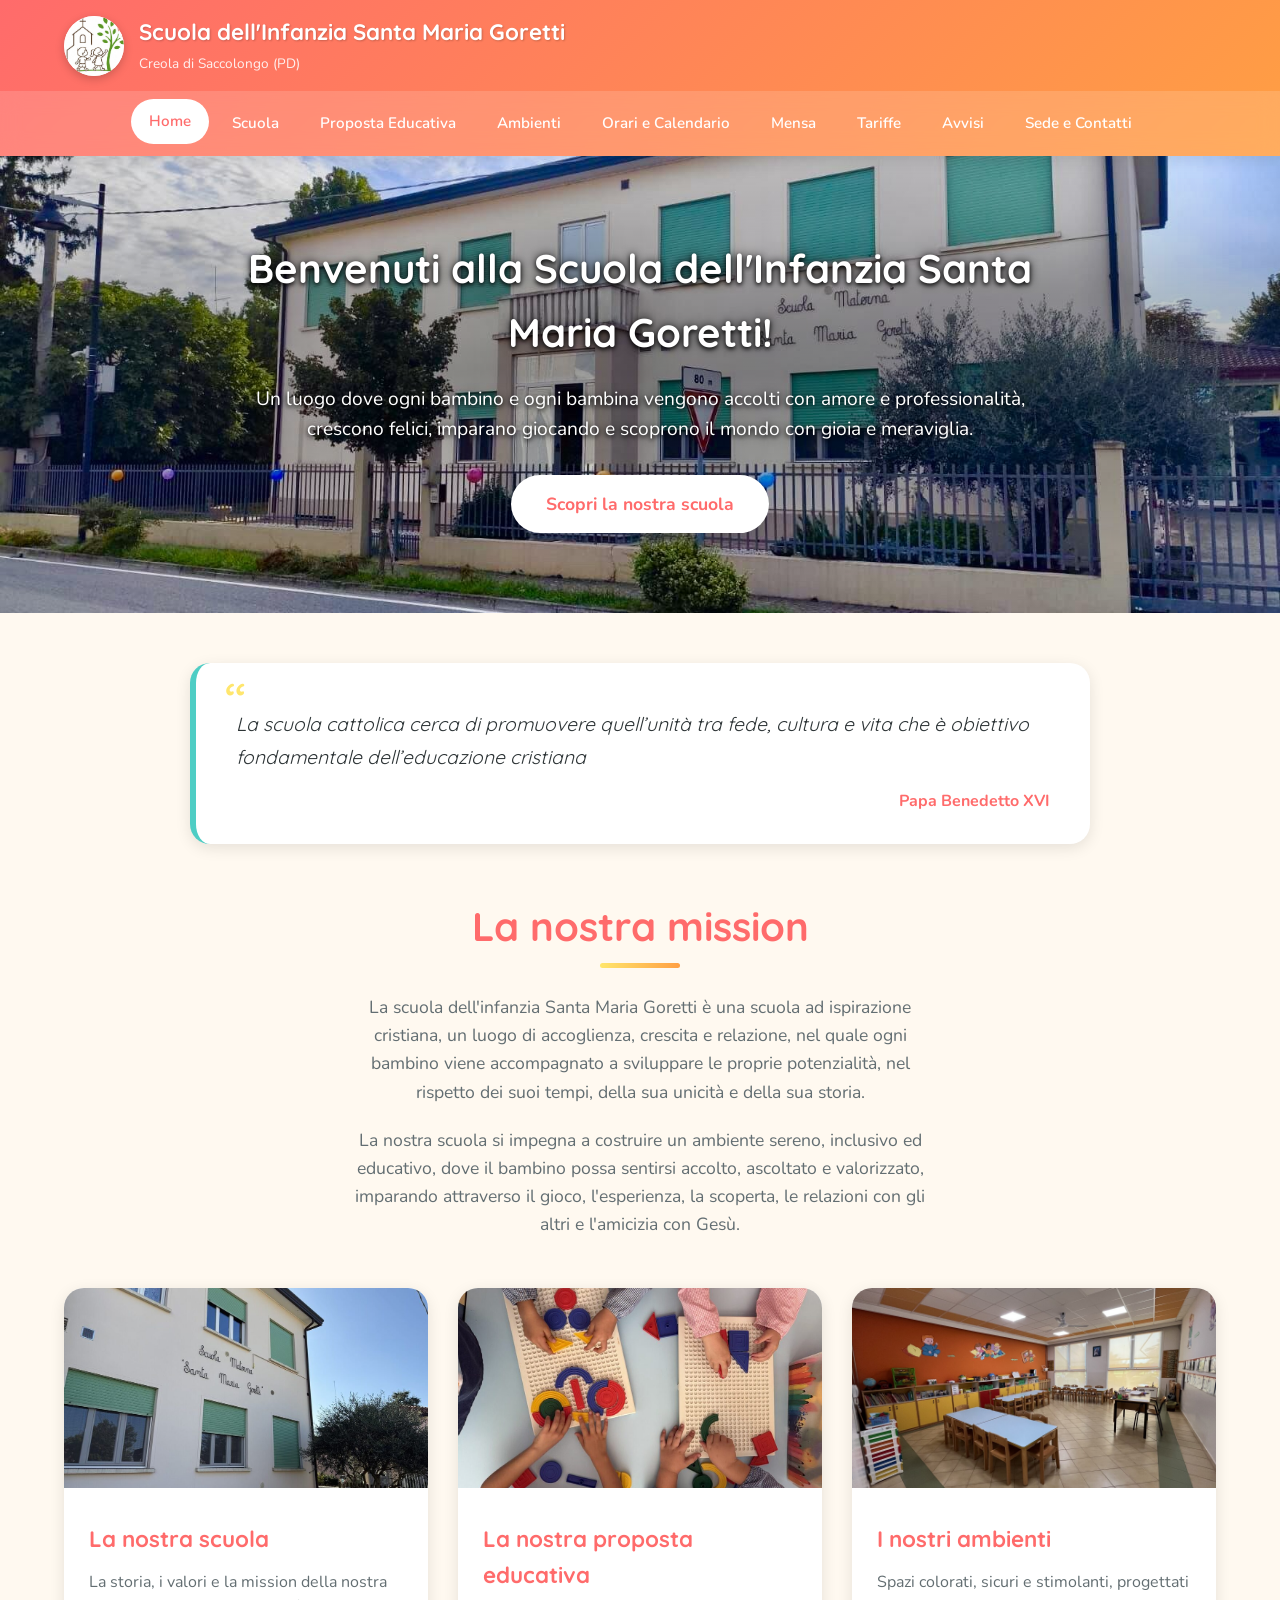
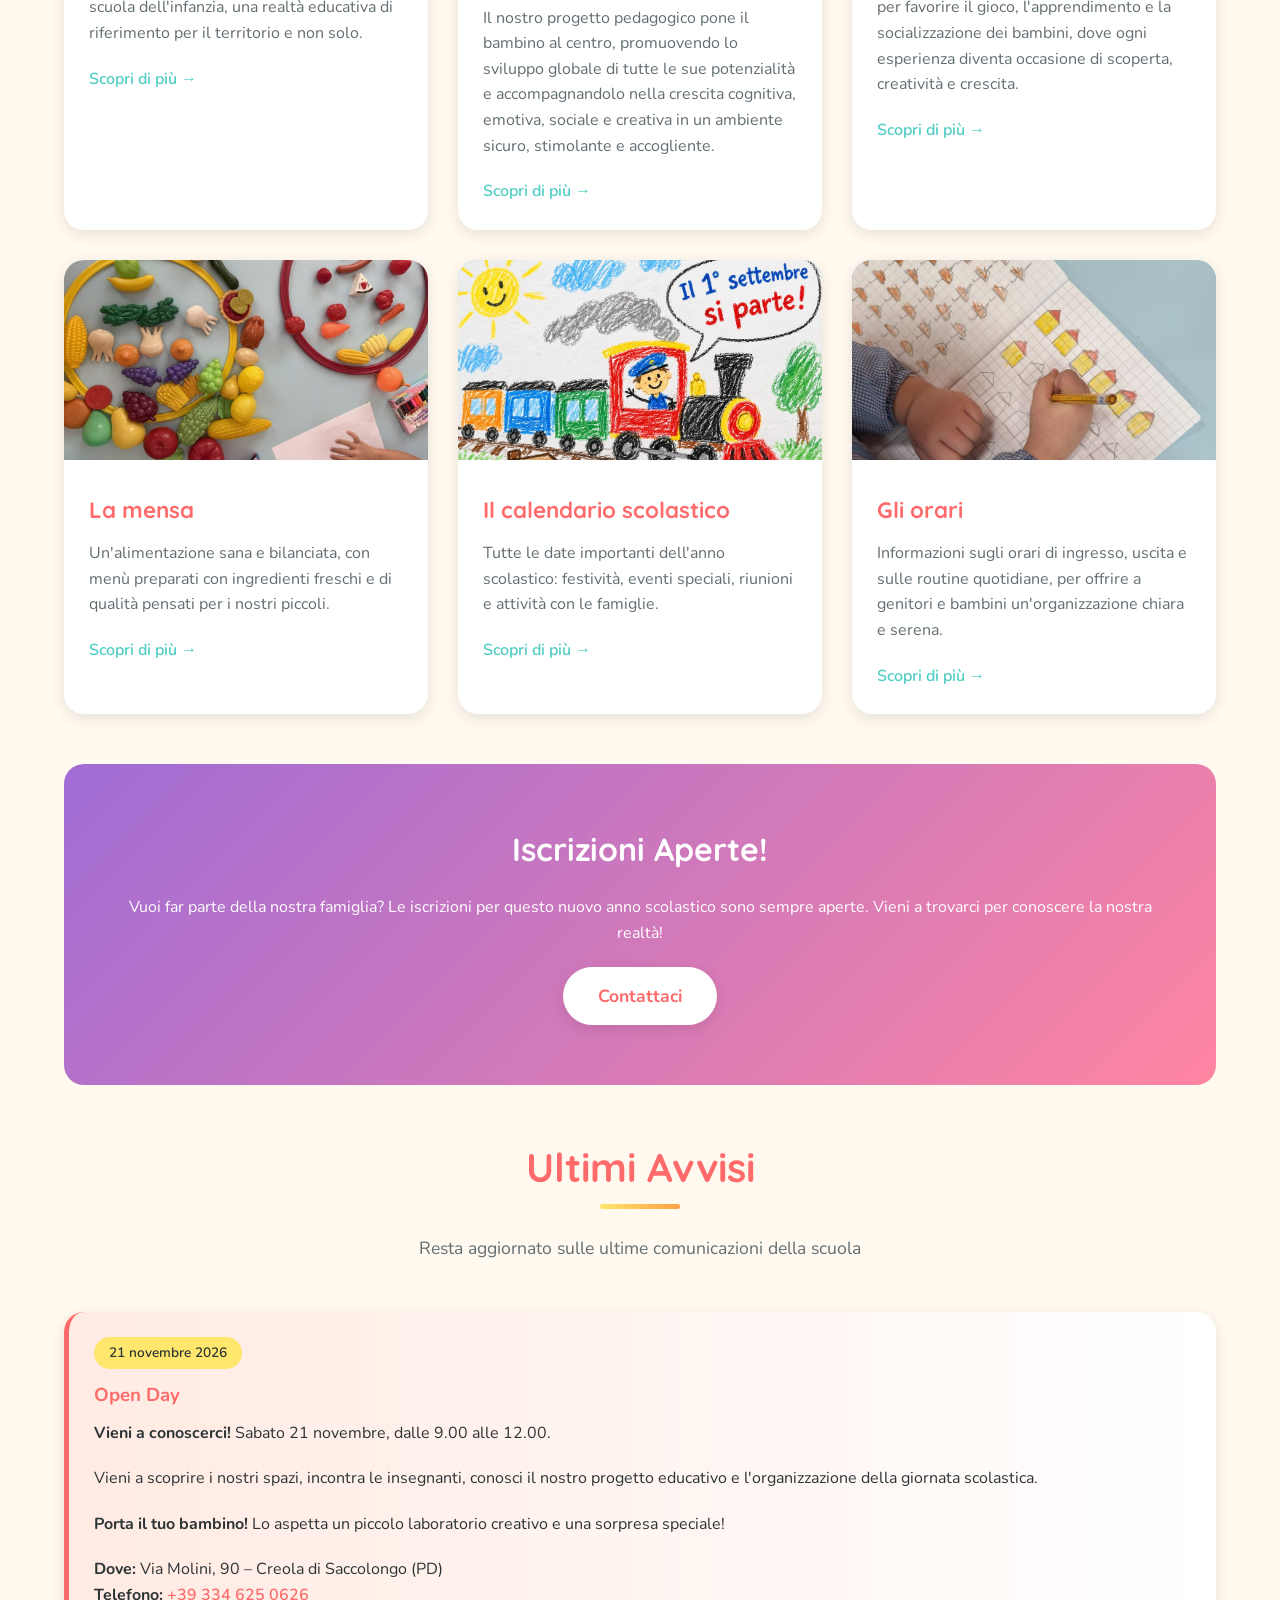
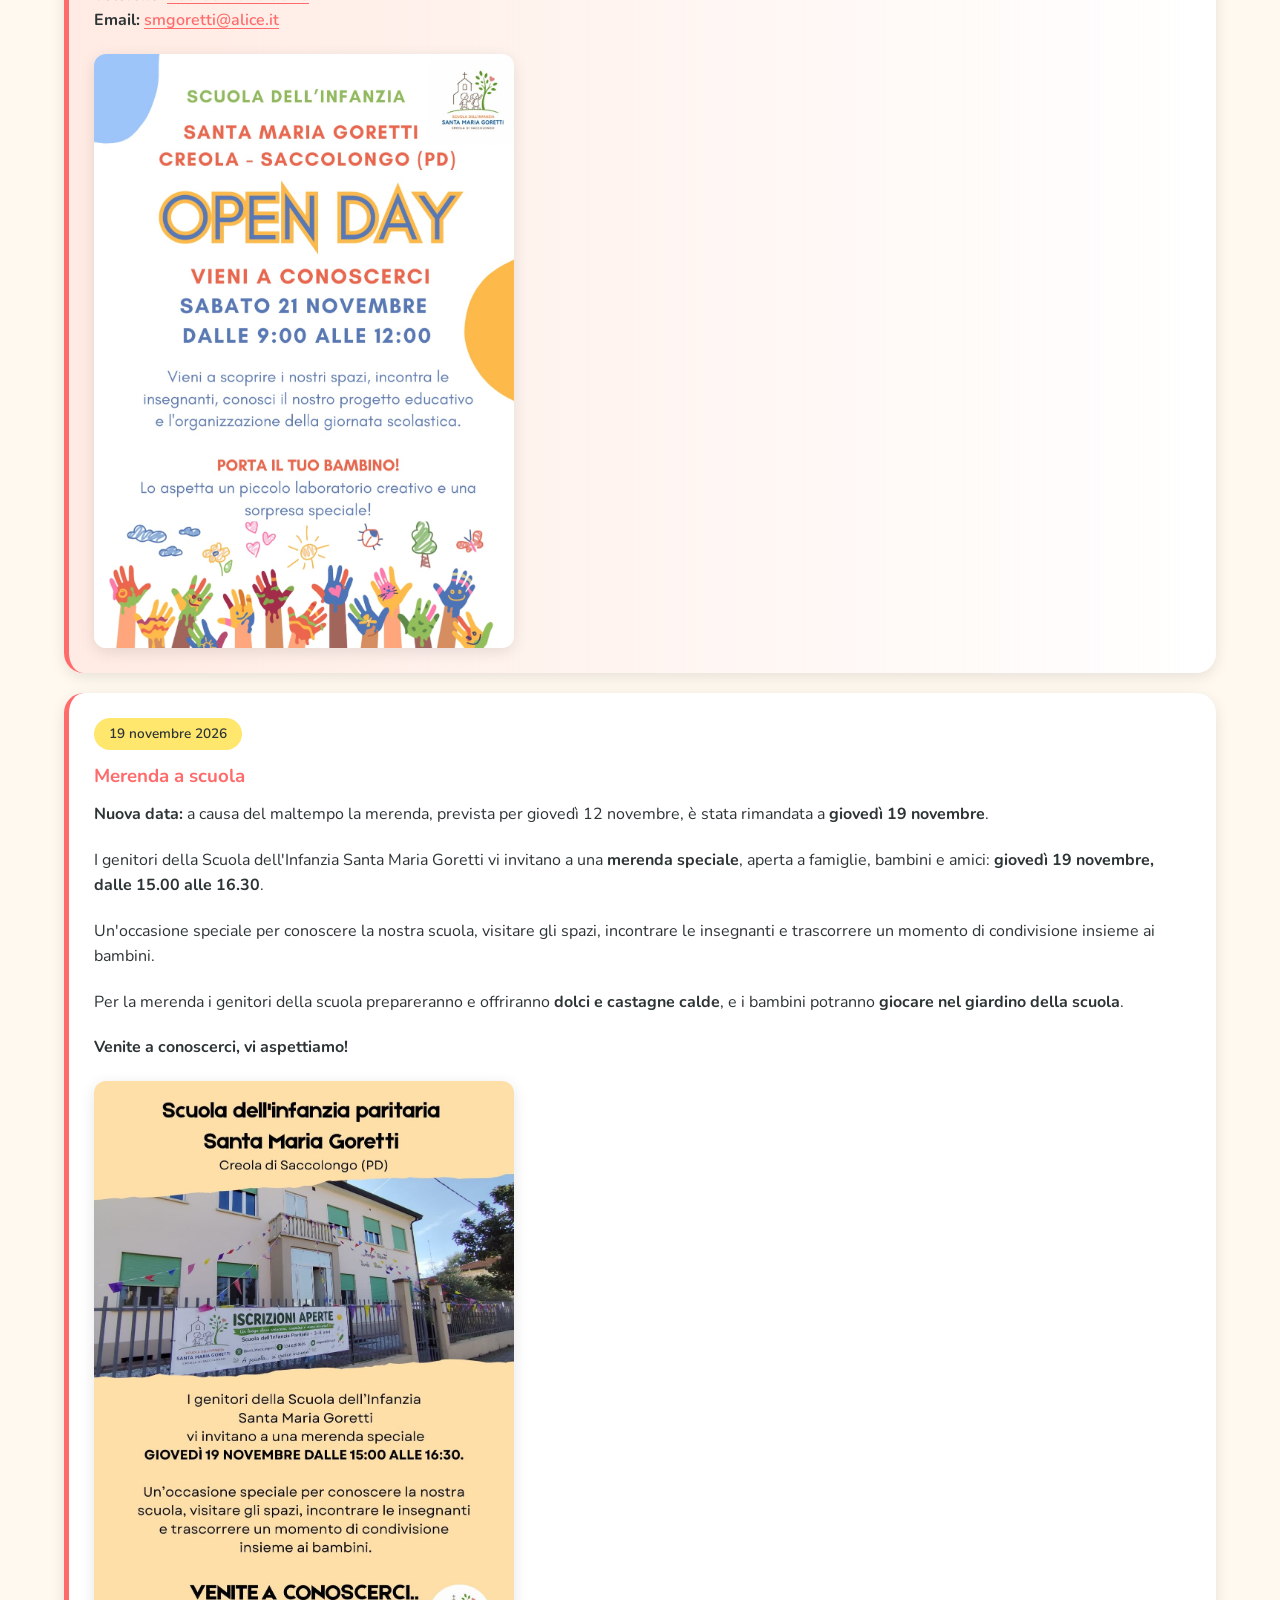
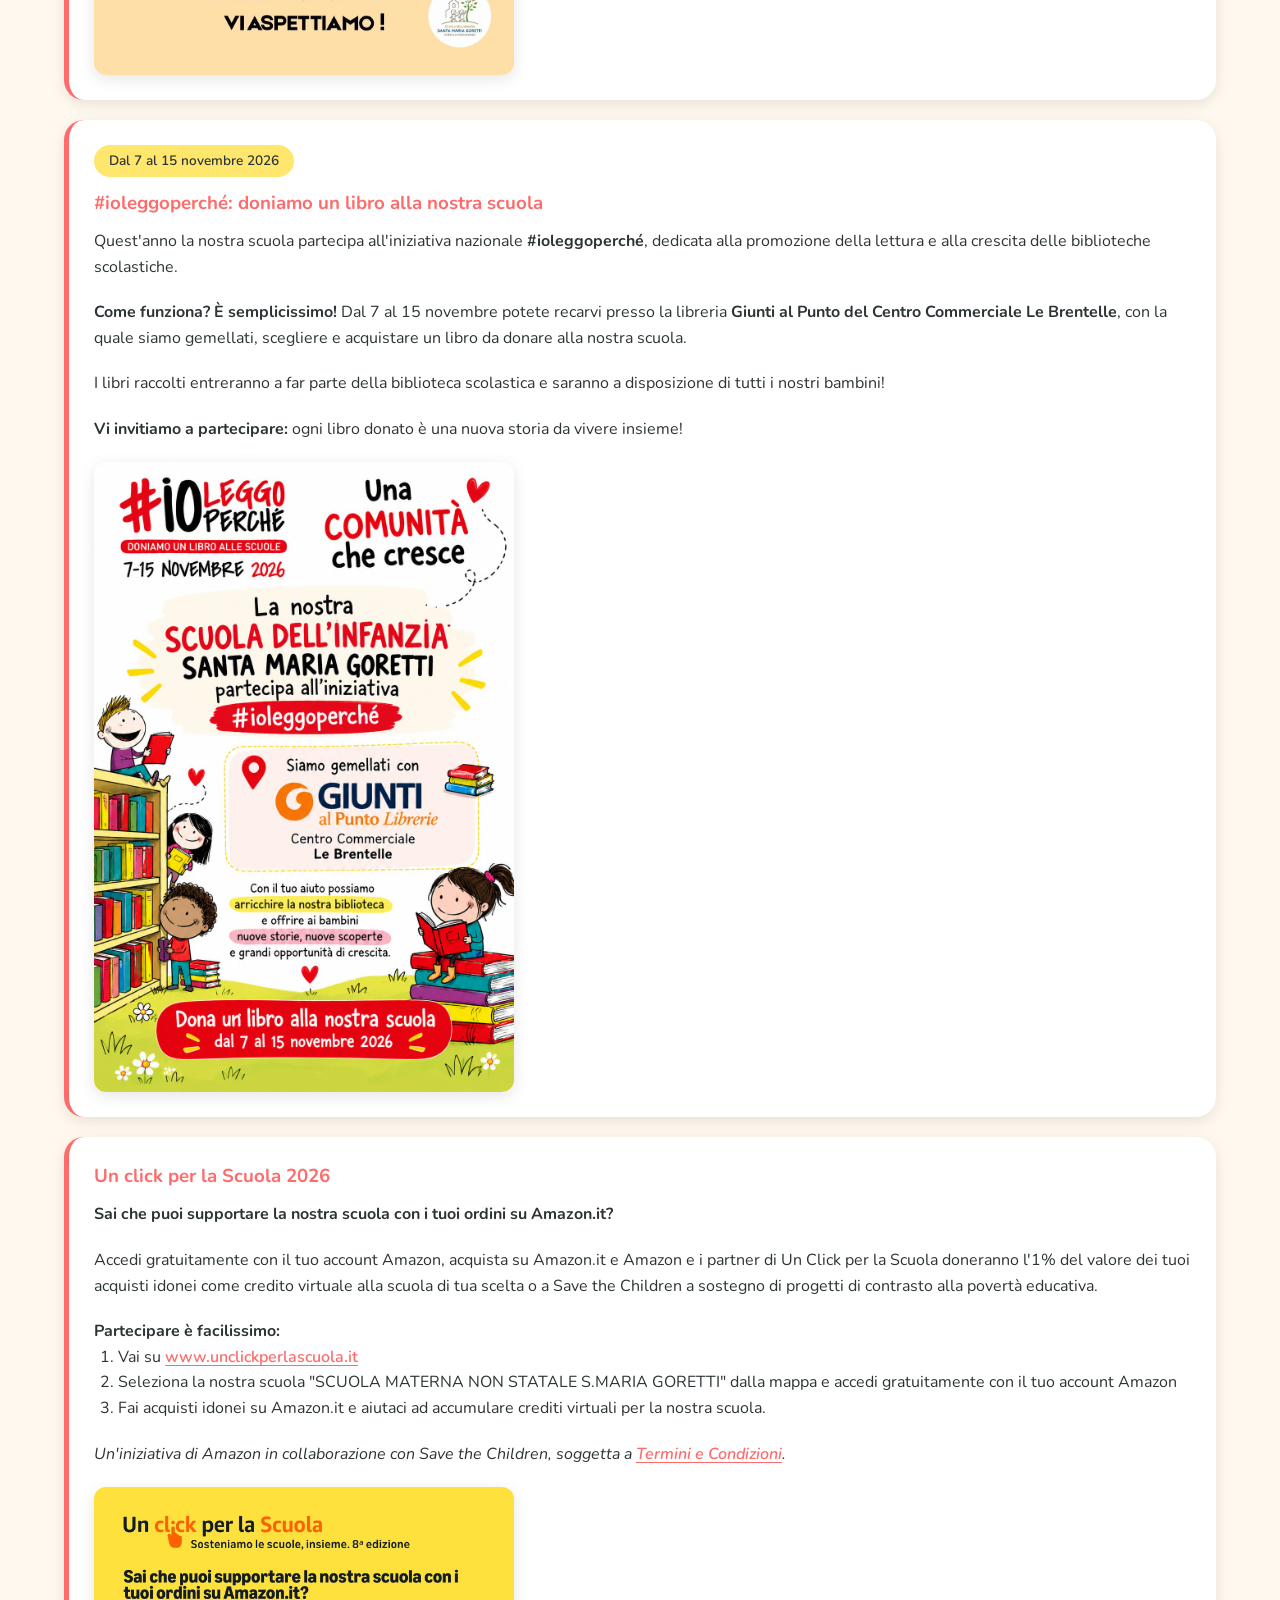
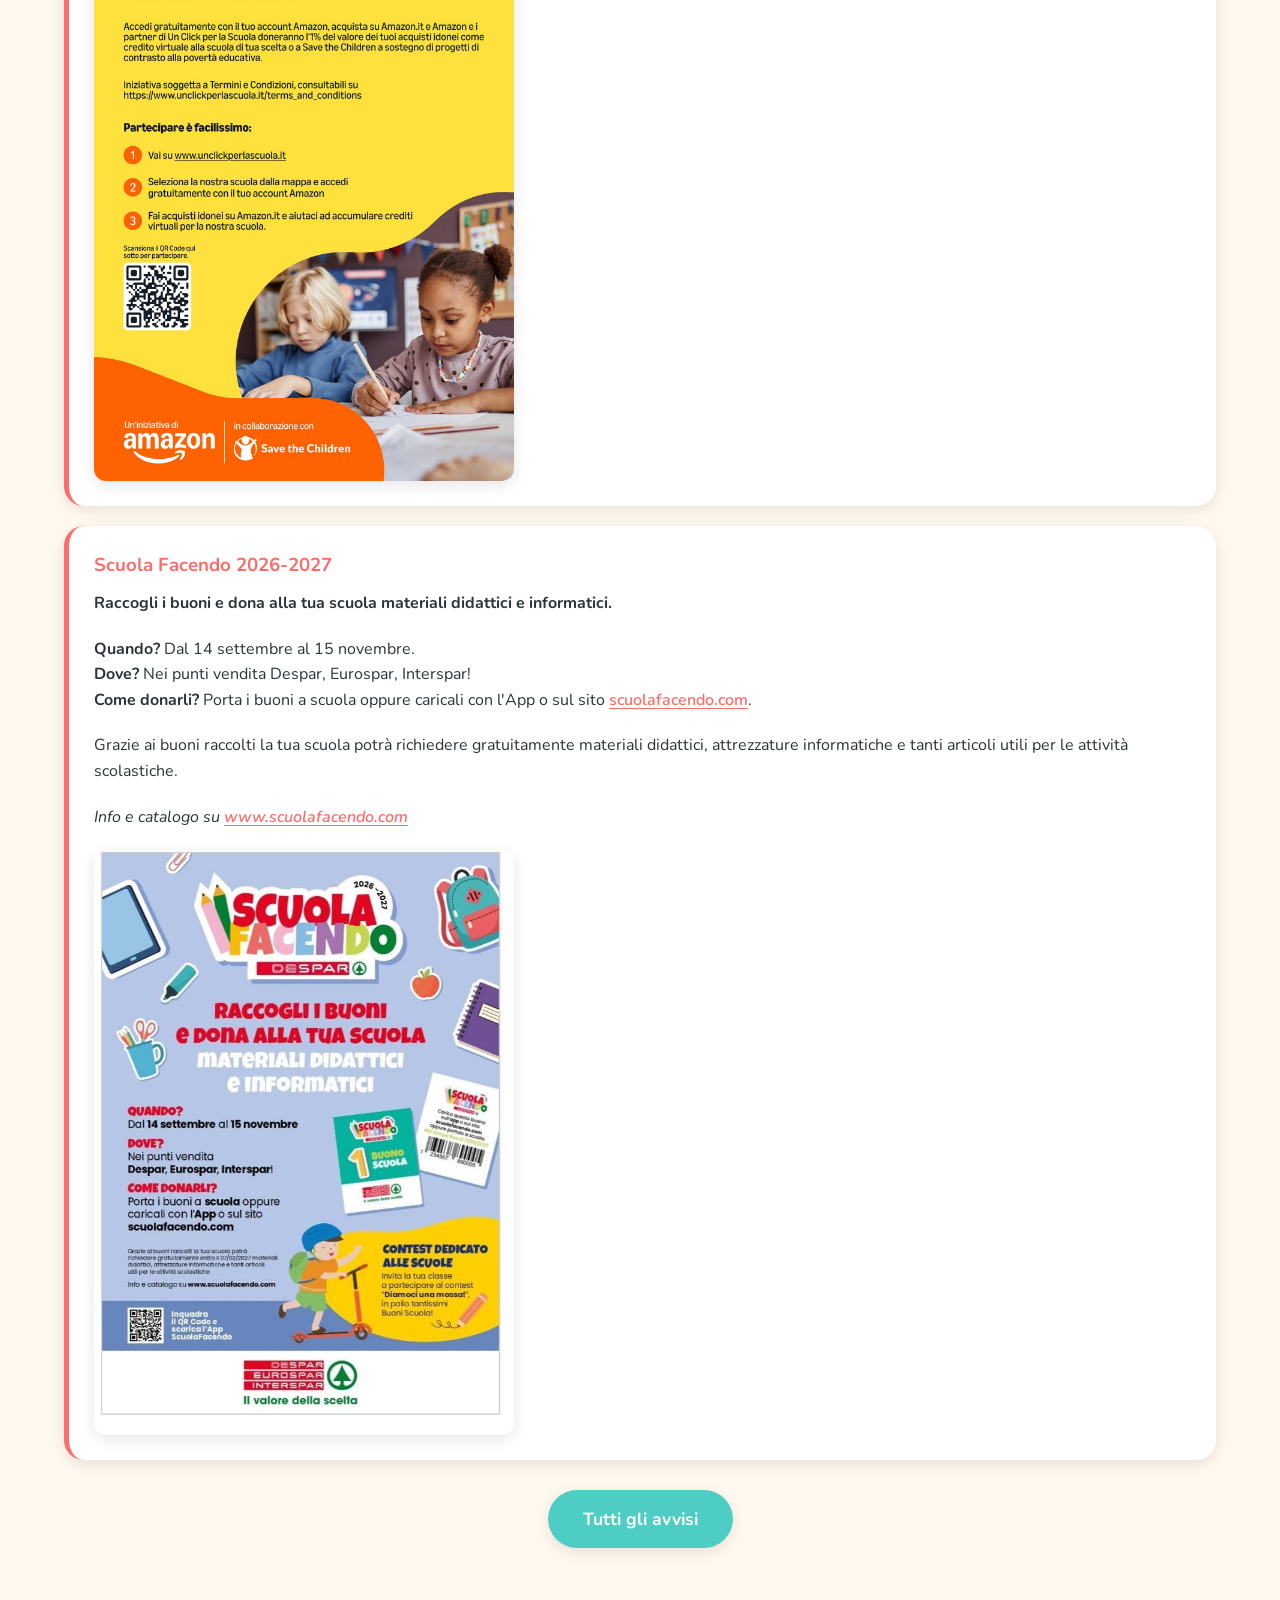
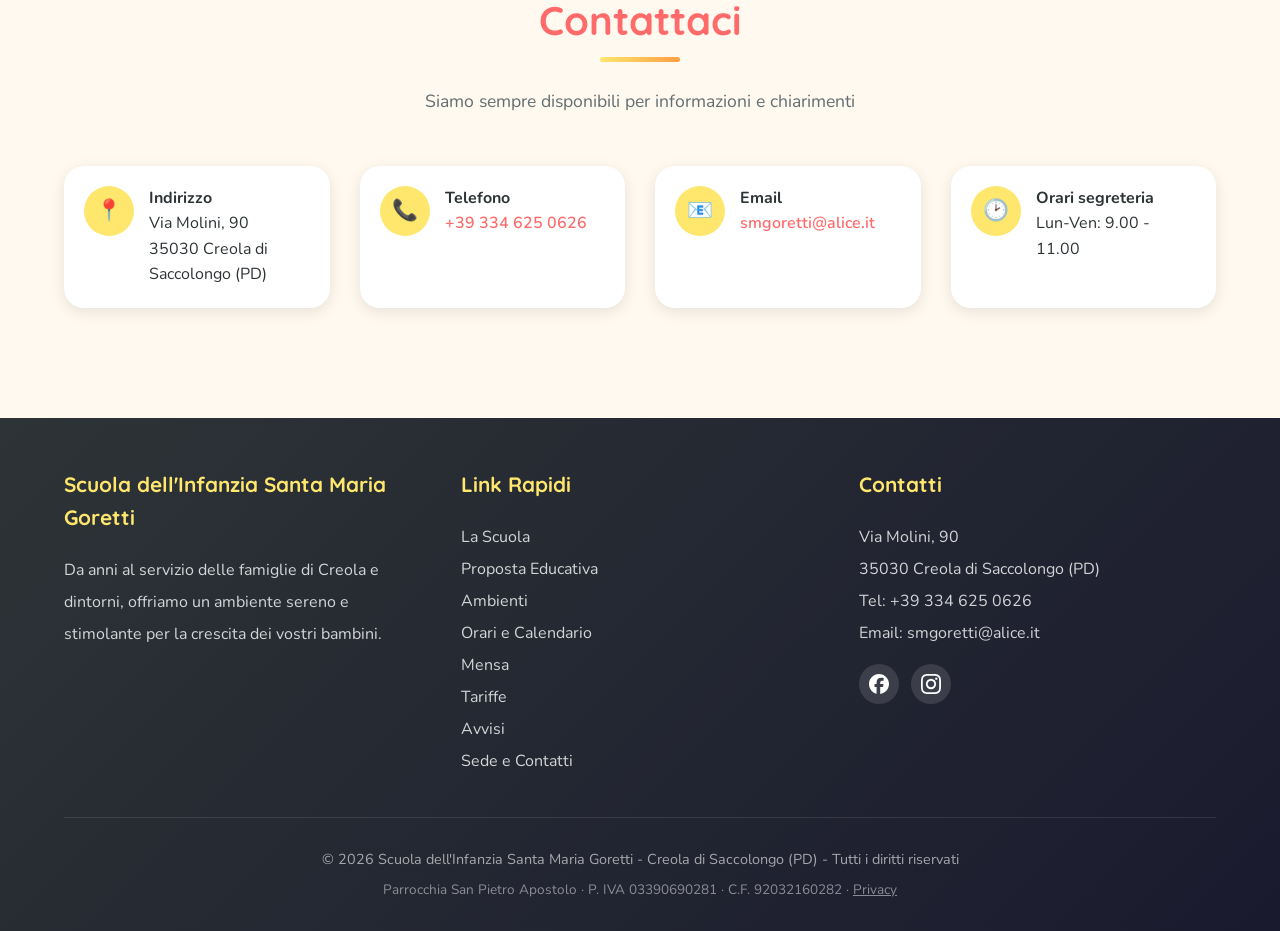
==== commit 008d7e42: "aggiornato numero di telefono e avviso sull evento merenda a scuola" ====
--- a/index.html
+++ b/index.html
@@ -35,7 +35,7 @@
         "alternateName": ["Scuola Materna Santa Maria Goretti Creola", "Asilo Santa Maria Goretti Creola"],
         "description": "Scuola dell'infanzia paritaria a Creola di Saccolongo, in provincia di Padova. Accoglie bambine e bambini dai 2 ai 5 anni in un ambiente sereno e stimolante.",
         "url": "https://www.scuolainfanziacreola.it/",
-        "telephone": "+39 049 801 5128",
+        "telephone": "+39 334 625 0626",
         "email": "smgoretti@alice.it",
         "address": {
             "@type": "PostalAddress",
@@ -204,21 +204,22 @@
                 <p><strong>Vieni a conoscerci!</strong> Sabato 21 novembre, dalle 9.00 alle 12.00.</p>
                 <p class="mt-20">Vieni a scoprire i nostri spazi, incontra le insegnanti, conosci il nostro progetto educativo e l'organizzazione della giornata scolastica.</p>
                 <p class="mt-20"><strong>Porta il tuo bambino!</strong> Lo aspetta un piccolo laboratorio creativo e una sorpresa speciale!</p>
-                <p class="mt-20"><strong>Dove:</strong> Via Molini, 90 &ndash; Creola di Saccolongo (PD)<br><strong>Telefono:</strong> <a href="tel:+390498015128">049 801 5128</a><br><strong>Cellulare:</strong> <a href="https://wa.me/393346250626">334 625 0626</a> (solo&nbsp;WhatsApp)<br><strong>Email:</strong> <a href="mailto:smgoretti@alice.it">smgoretti@alice.it</a></p>
+                <p class="mt-20"><strong>Dove:</strong> Via Molini, 90 &ndash; Creola di Saccolongo (PD)<br><strong>Telefono:</strong> <a href="tel:+393346250626">+39 334 625 0626</a><br><strong>Email:</strong> <a href="mailto:smgoretti@alice.it">smgoretti@alice.it</a></p>
                 <a href="assets/images/locandine/open_day_novembre_2026.jpeg" class="avviso-locandina">
                     <img src="assets/images/locandine/open_day_novembre_2026.jpeg" alt="Locandina dell'Open Day di sabato 21 novembre 2026, dalle 9.00 alle 12.00, con laboratorio creativo per i bambini" loading="lazy">
                 </a>
             </div>
 
             <div class="avviso">
-                <span class="avviso-data">12 novembre 2026</span>
+                <span class="avviso-data">19 novembre 2026</span>
                 <h3>Merenda a scuola</h3>
-                <p>I genitori della Scuola dell'Infanzia Santa Maria Goretti vi invitano a una <strong>merenda speciale</strong>, aperta a famiglie, bambini e amici: <strong>giovedì 12 novembre, dalle 15.00 alle 16.30</strong>.</p>
+                <p><strong>Nuova data:</strong> a causa del maltempo la merenda, prevista per giovedì 12 novembre, è stata rimandata a <strong>giovedì 19 novembre</strong>.</p>
+                <p class="mt-20">I genitori della Scuola dell'Infanzia Santa Maria Goretti vi invitano a una <strong>merenda speciale</strong>, aperta a famiglie, bambini e amici: <strong>giovedì 19 novembre, dalle 15.00 alle 16.30</strong>.</p>
                 <p class="mt-20">Un'occasione speciale per conoscere la nostra scuola, visitare gli spazi, incontrare le insegnanti e trascorrere un momento di condivisione insieme ai bambini.</p>
                 <p class="mt-20">Per la merenda i genitori della scuola prepareranno e offriranno <strong>dolci e castagne calde</strong>, e i bambini potranno <strong>giocare nel giardino della scuola</strong>.</p>
                 <p class="mt-20"><strong>Venite a conoscerci, vi aspettiamo!</strong></p>
-                <a href="assets/images/locandine/merenda_a_scuola_2026.jpeg" class="avviso-locandina">
-                    <img src="assets/images/locandine/merenda_a_scuola_2026.jpeg" alt="Locandina della merenda a scuola di giovedì 12 novembre 2026, dalle 15.00 alle 16.30, organizzata dai genitori della Scuola dell'Infanzia Santa Maria Goretti" loading="lazy">
+                <a href="assets/images/locandine/merenda_a_scuola_19_novembre_2026.jpeg" class="avviso-locandina">
+                    <img src="assets/images/locandine/merenda_a_scuola_19_novembre_2026.jpeg" alt="Locandina della merenda a scuola di giovedì 19 novembre 2026, dalle 15.00 alle 16.30, organizzata dai genitori della Scuola dell'Infanzia Santa Maria Goretti" loading="lazy">
                 </a>
             </div>
 
@@ -286,7 +287,7 @@
                     <div class="contatto-icon">&#128222;</div>
                     <div>
                         <h4>Telefono</h4>
-                        <p><a href="tel:+390498015128">049 801 5128</a><br><a href="https://wa.me/393346250626">334 625 0626</a> (solo&nbsp;WhatsApp)</p>
+                        <p><a href="tel:+393346250626">+39 334 625 0626</a></p>
                     </div>
                 </div>
 
@@ -334,8 +335,7 @@
                 <h4>Contatti</h4>
                 <p>Via Molini, 90<br>
                 35030 Creola di Saccolongo (PD)<br>
-                Tel: <a href="tel:+390498015128">049 801 5128</a><br>
-                Cell: <a href="https://wa.me/393346250626">334 625 0626</a> (solo&nbsp;WhatsApp)<br>
+                Tel: <a href="tel:+393346250626">+39 334 625 0626</a><br>
                 Email: <a href="mailto:smgoretti@alice.it">smgoretti@alice.it</a></p>
                 <div class="footer-social">
                     <a href="https://www.facebook.com/infanziacreola/" class="social-facebook" target="_blank" rel="noopener" aria-label="Seguici su Facebook">
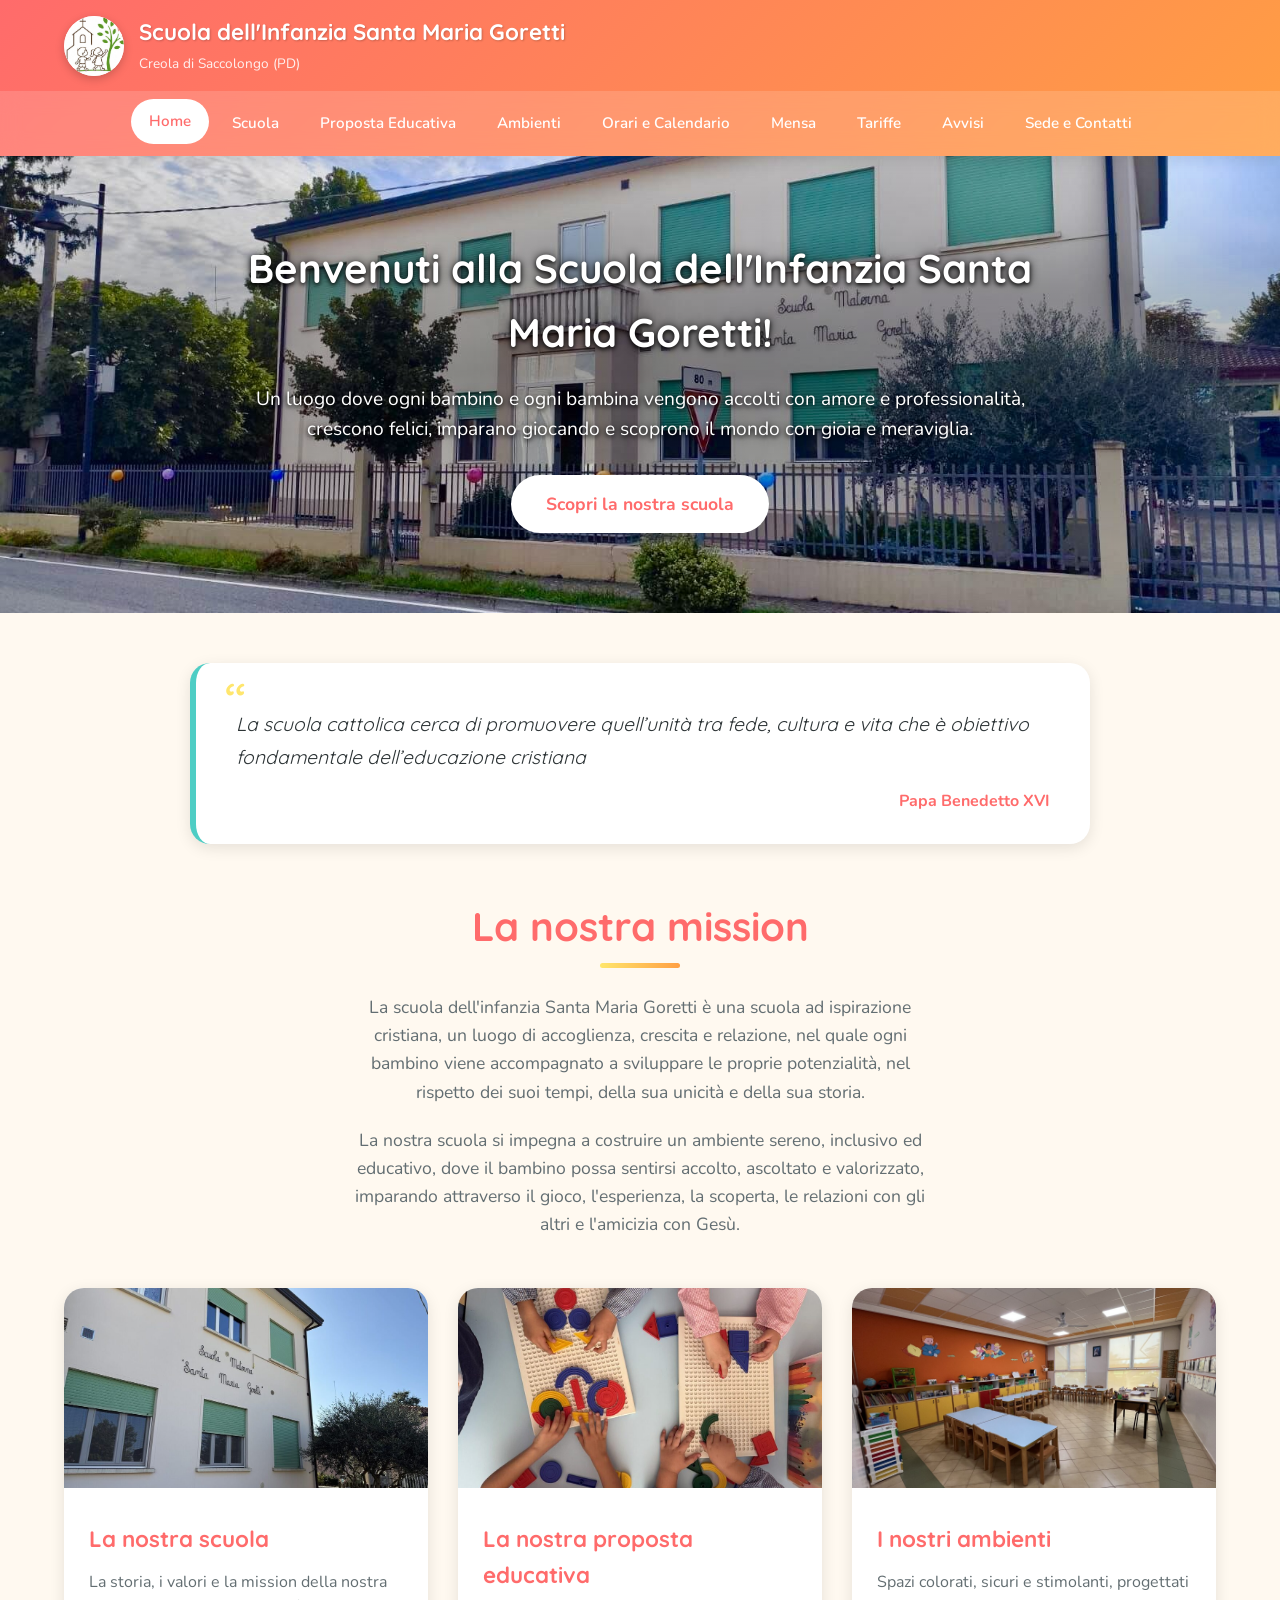
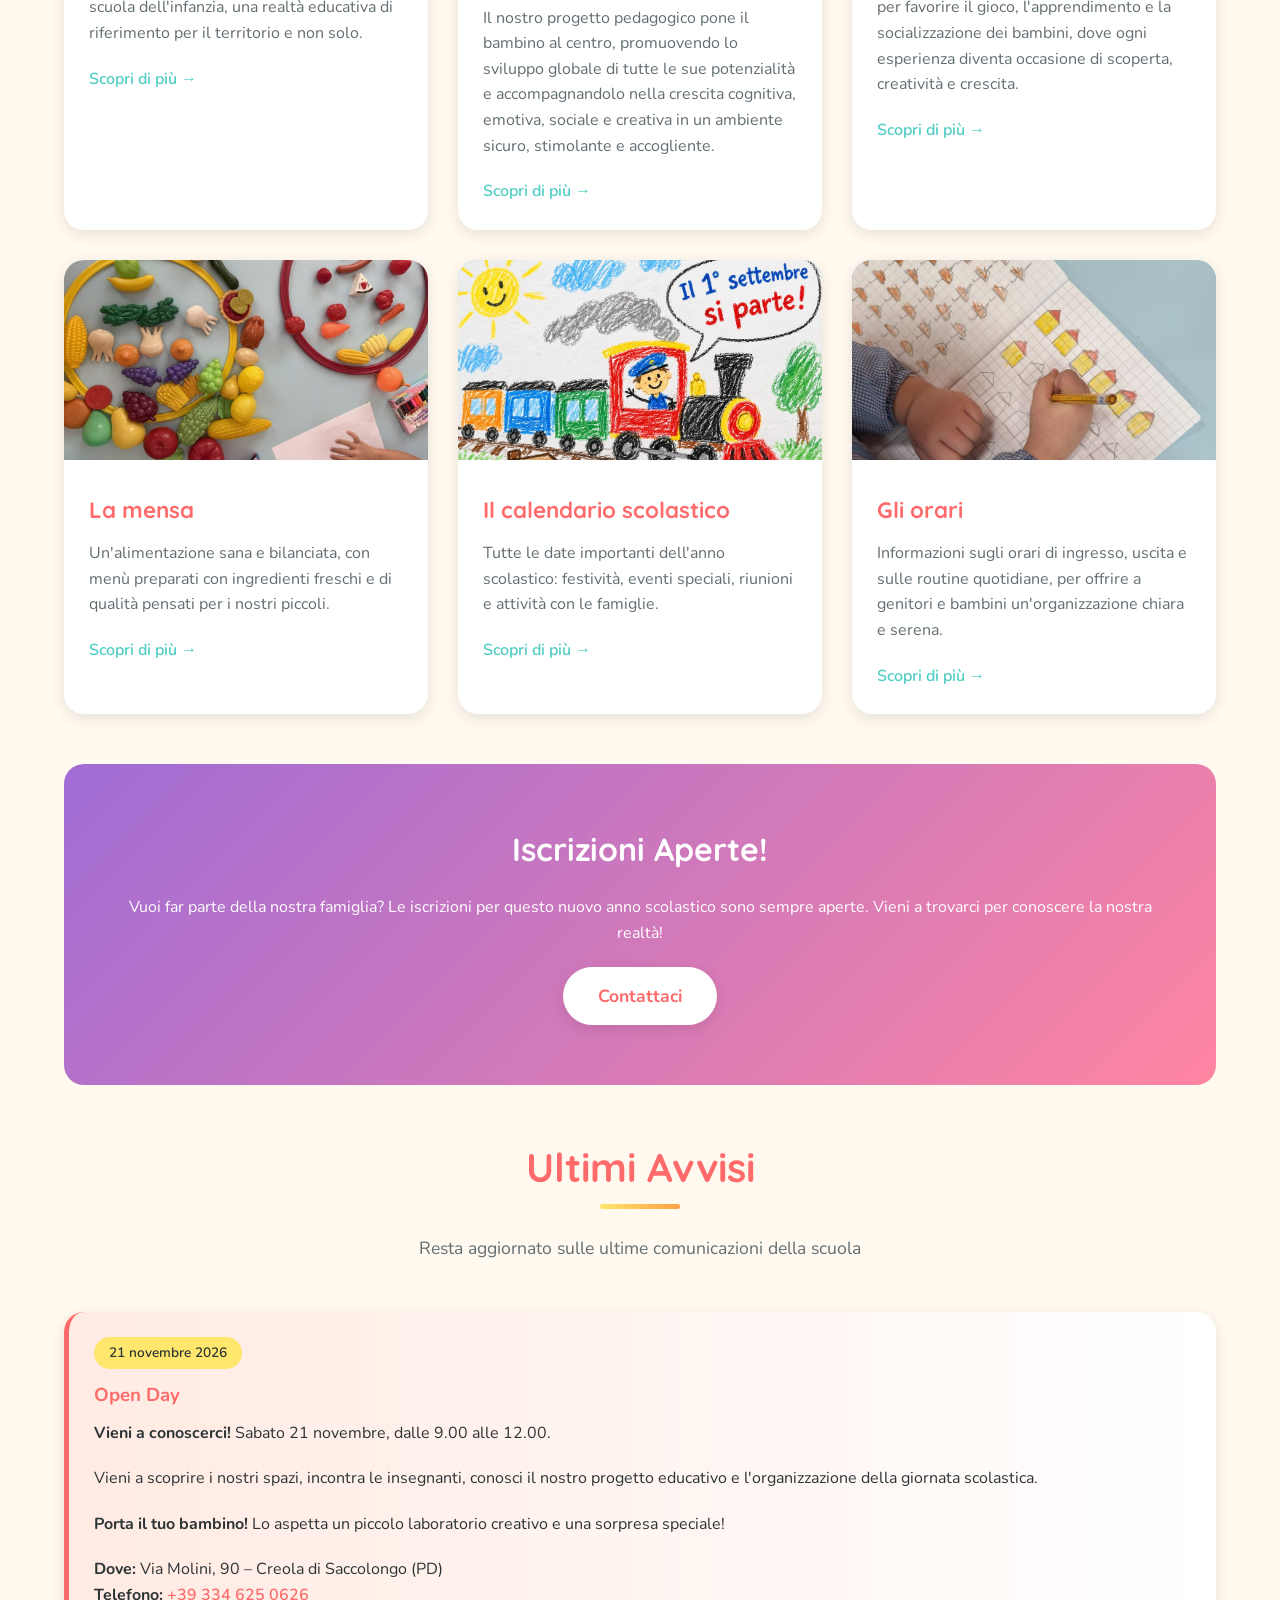
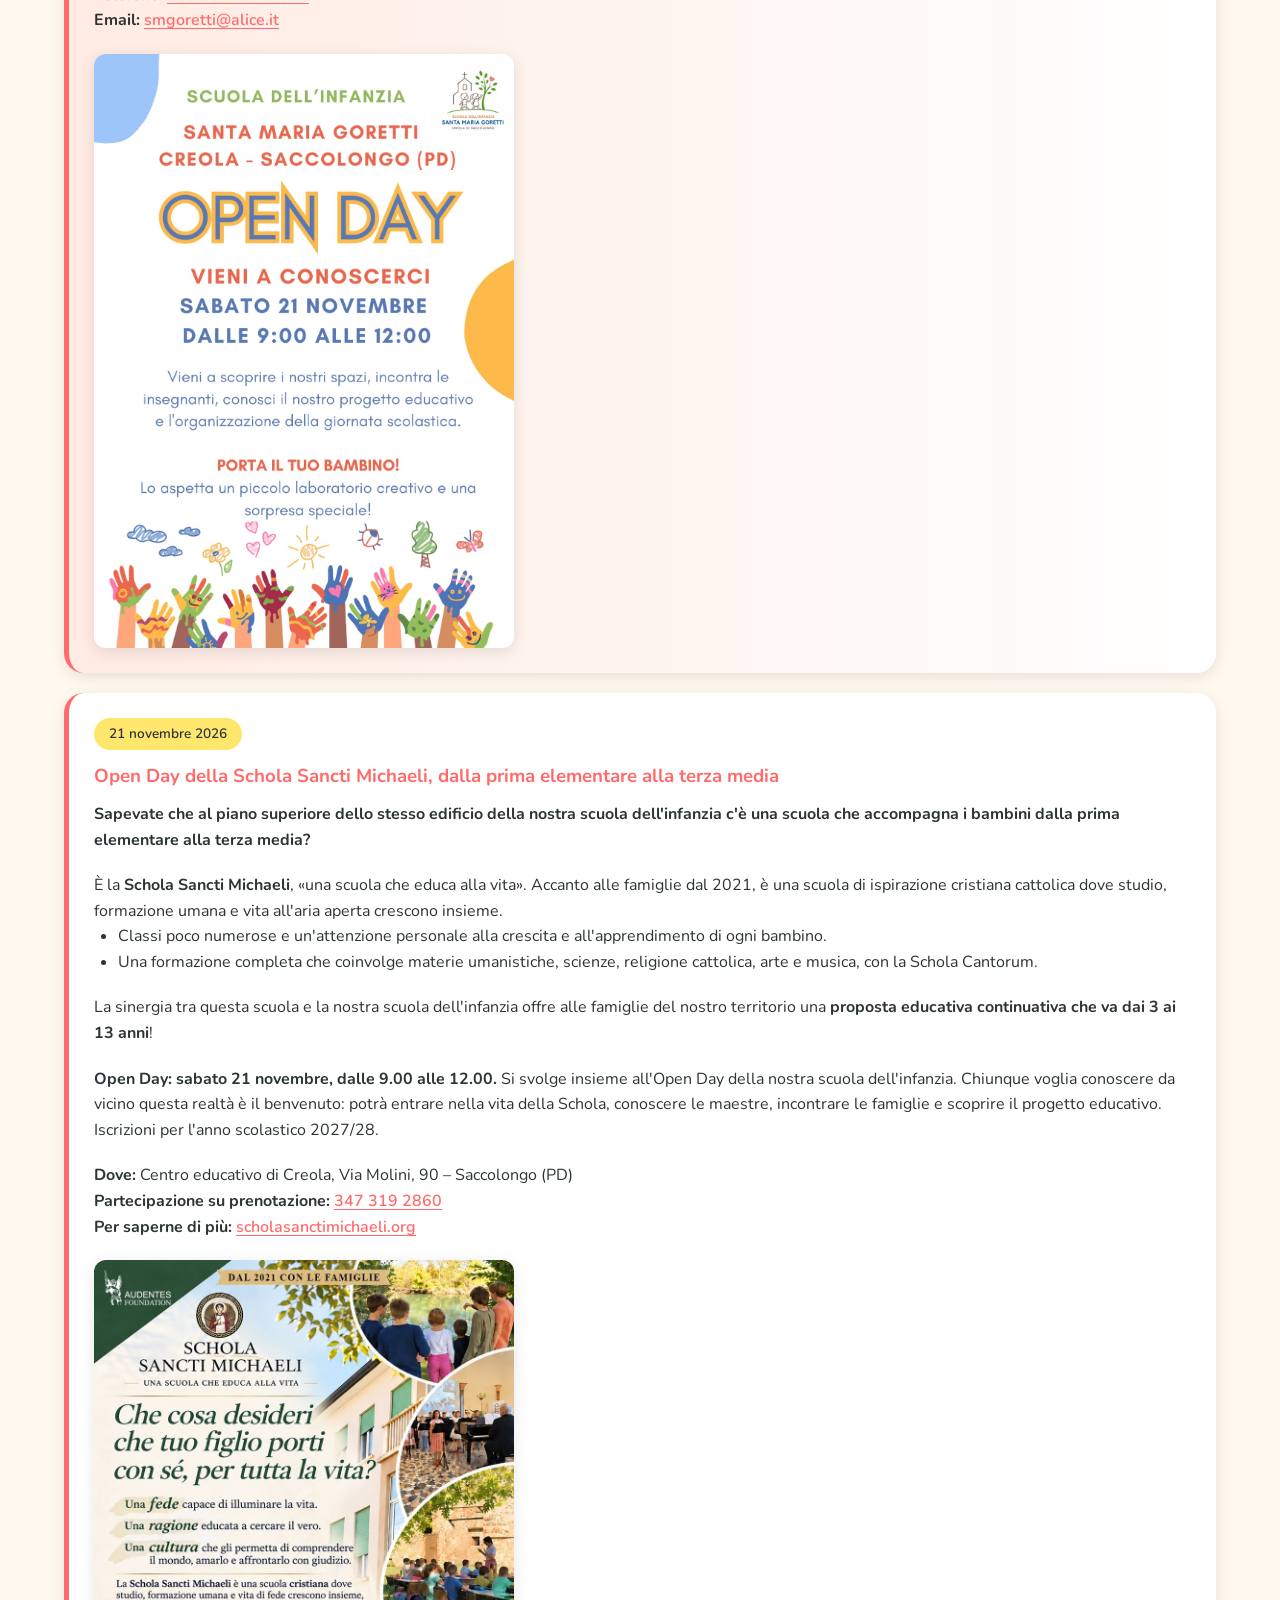
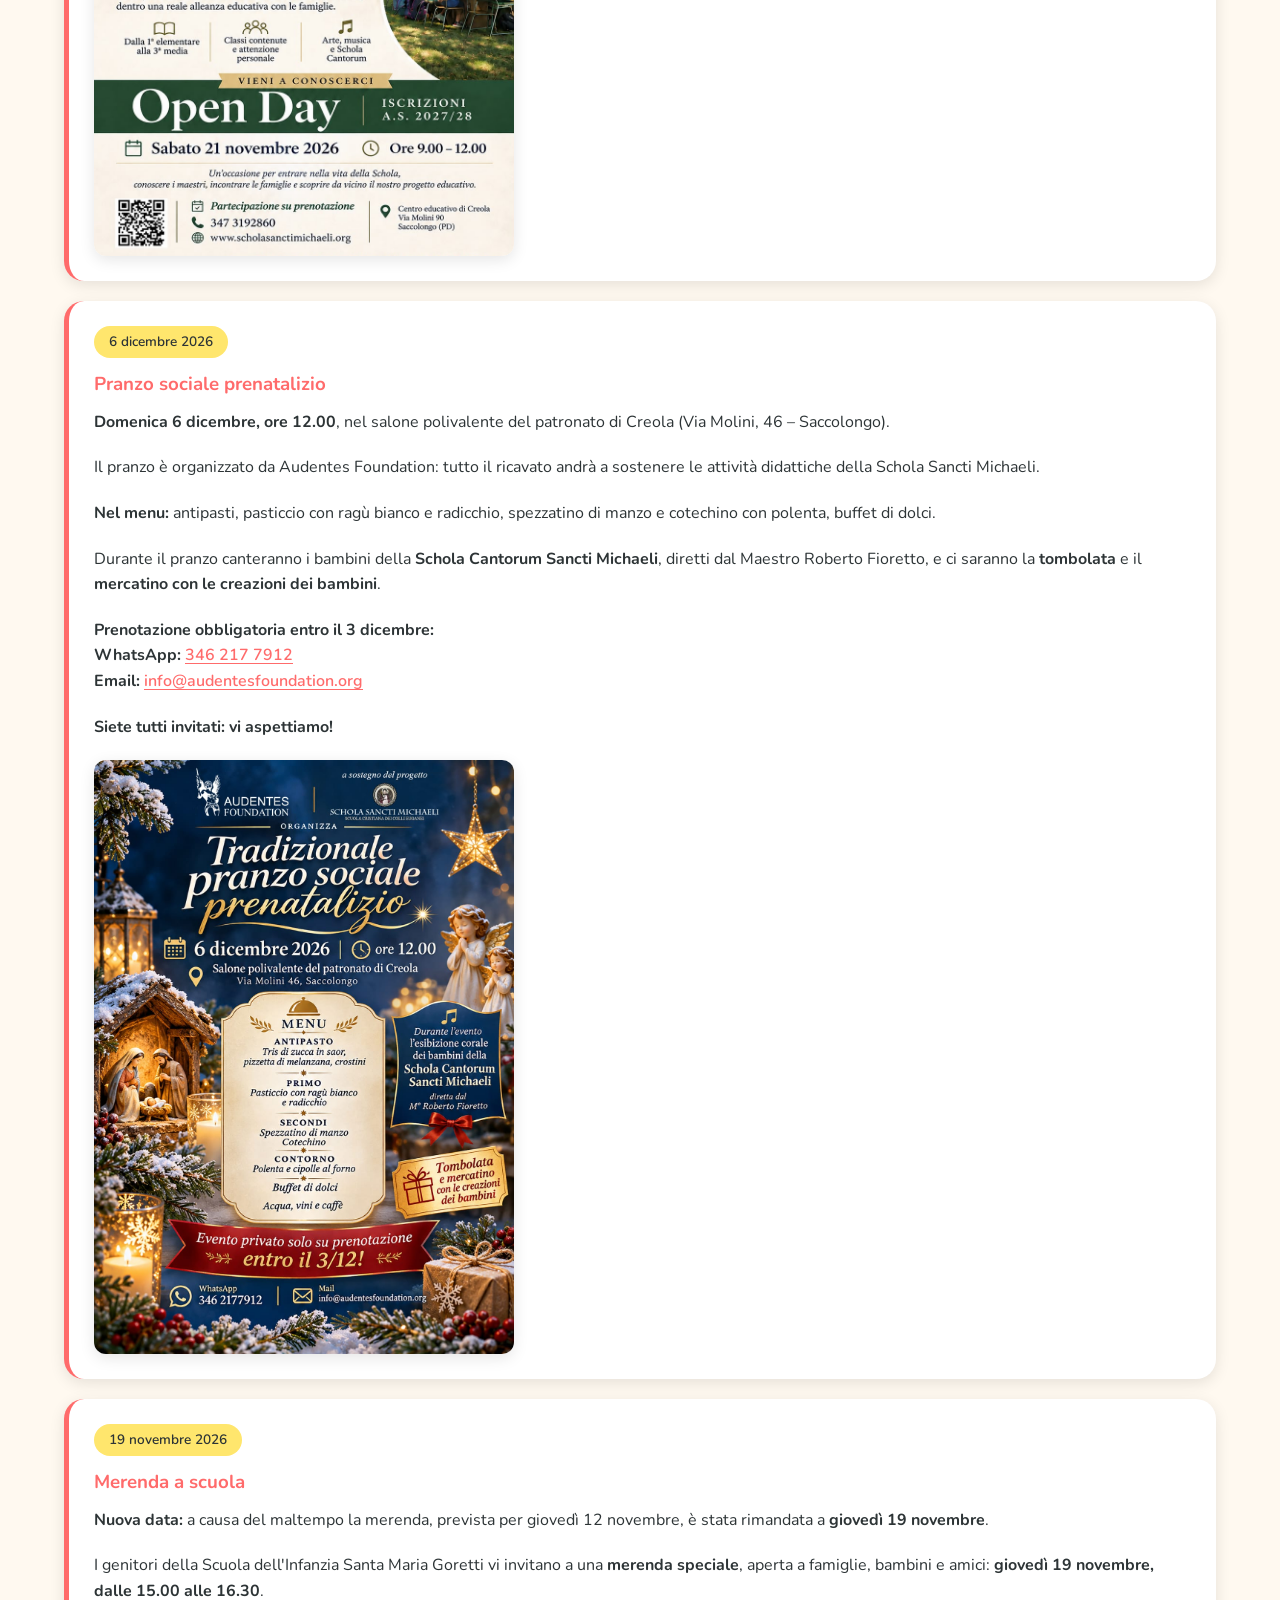
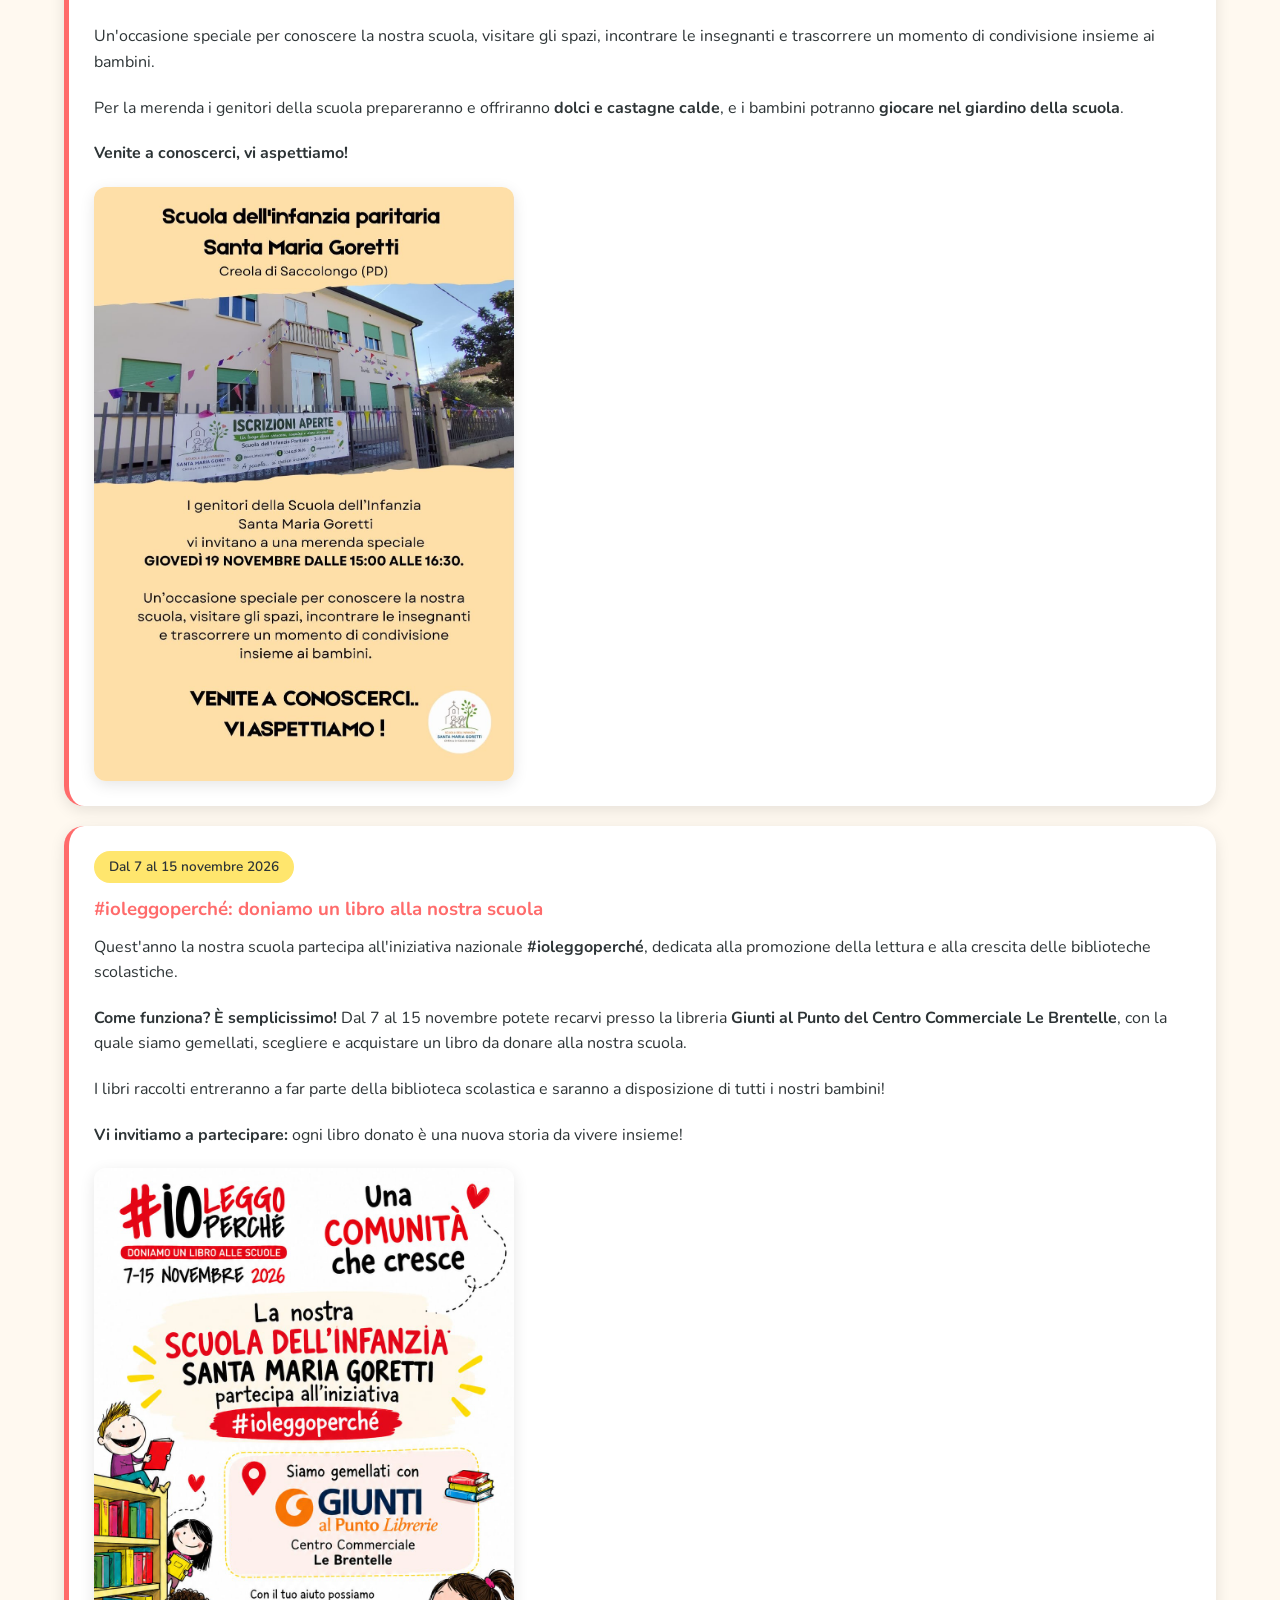
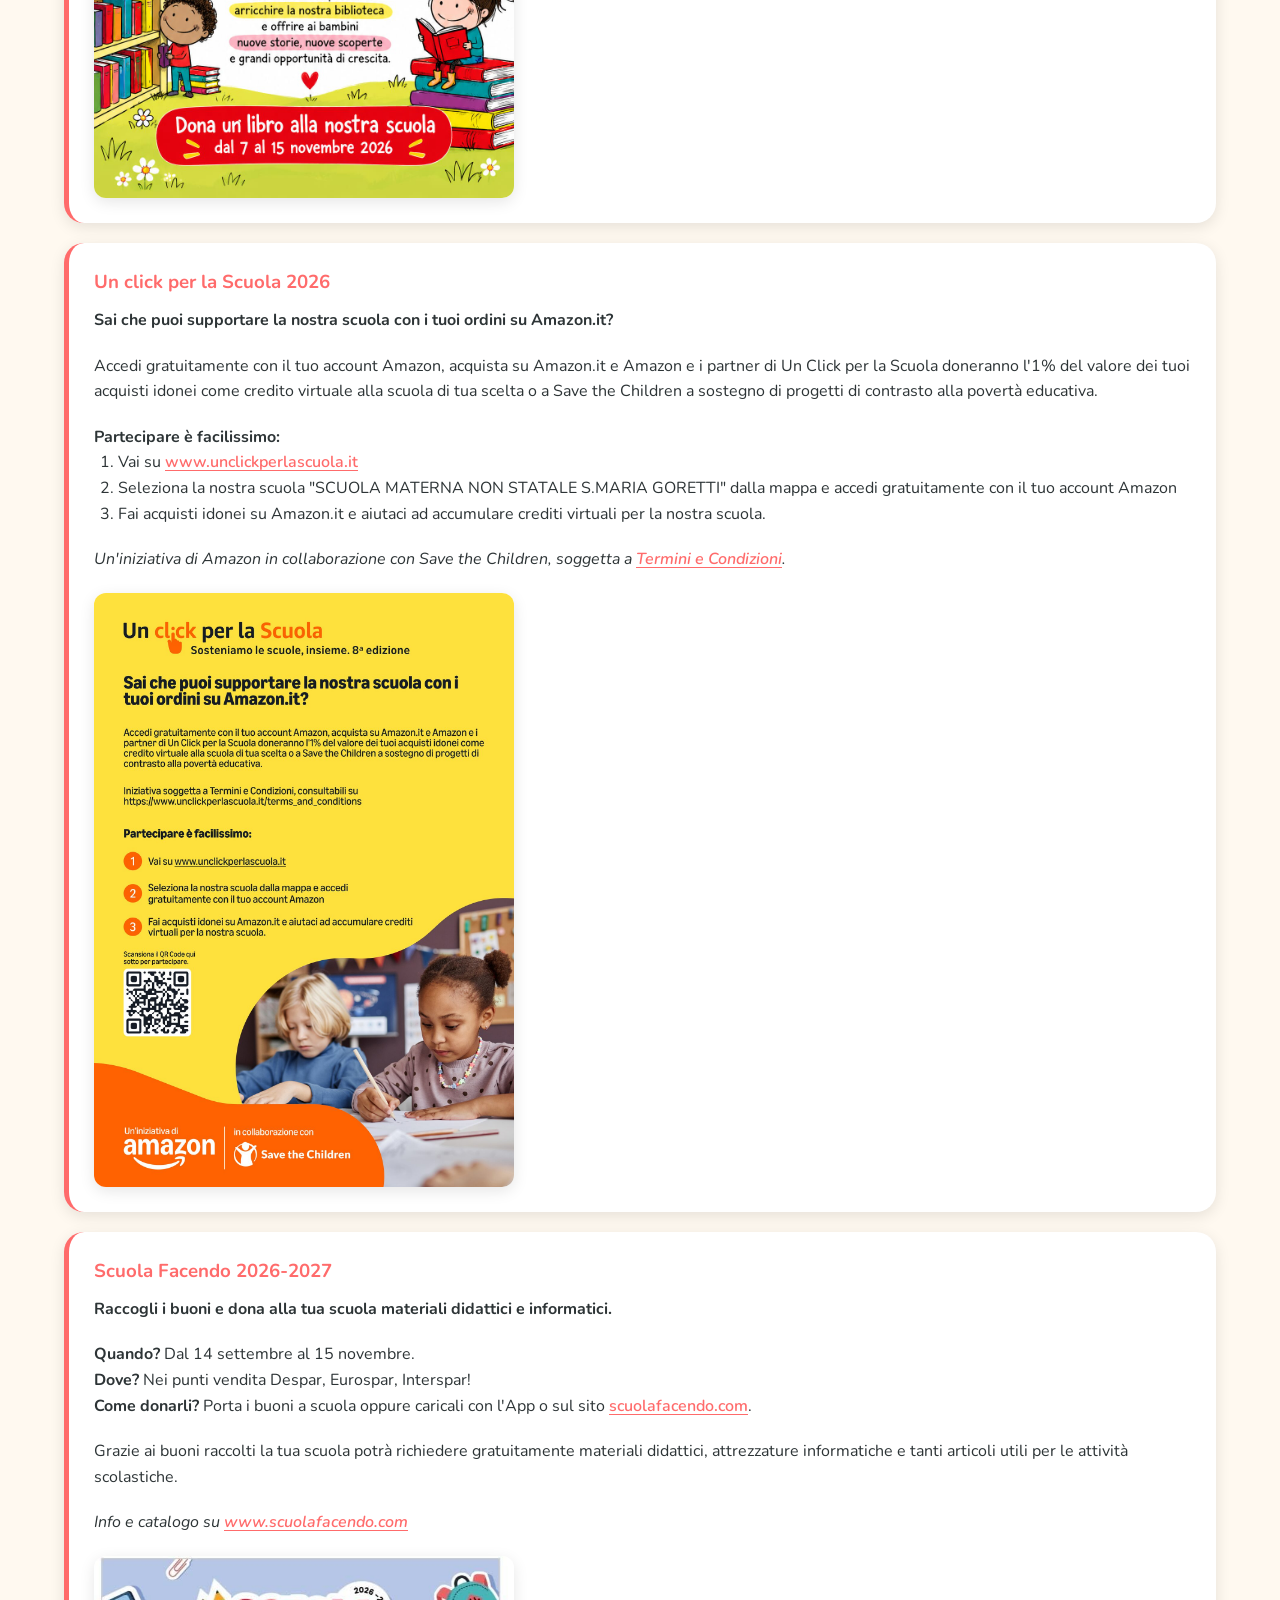
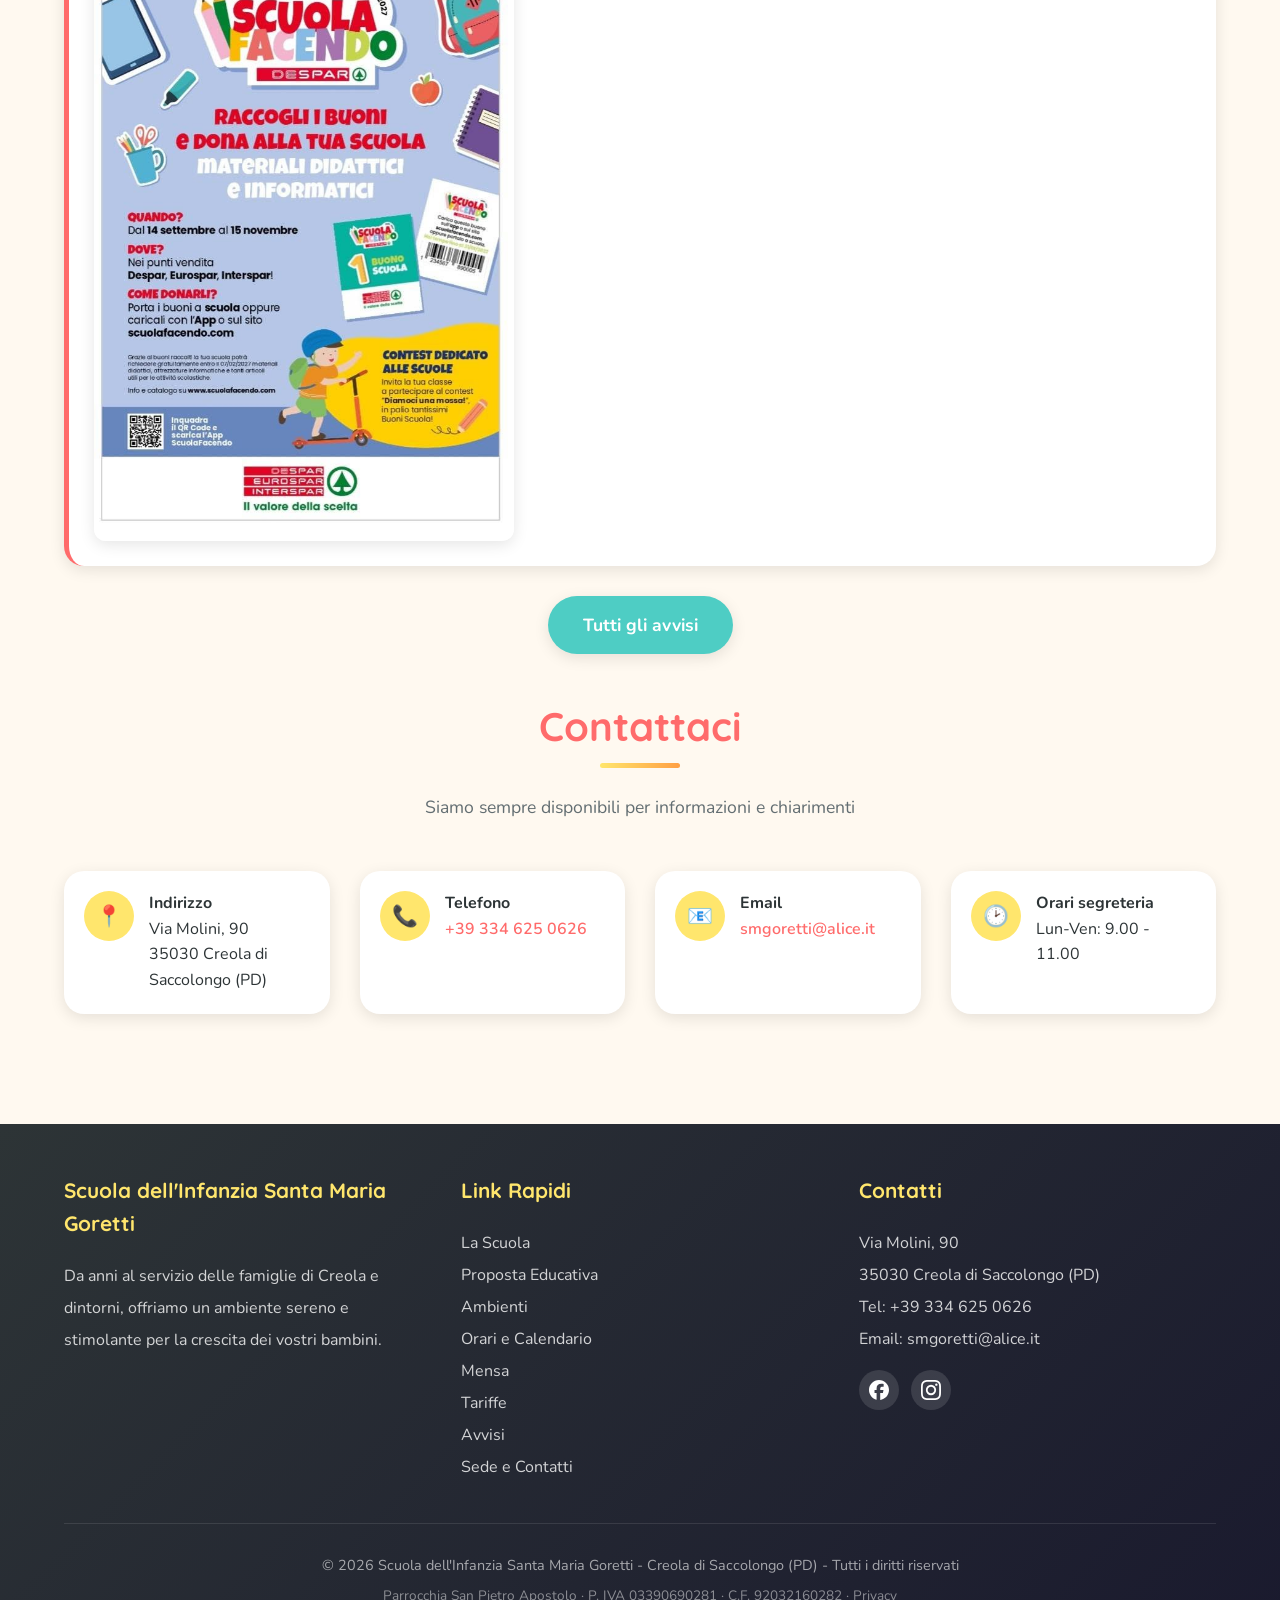
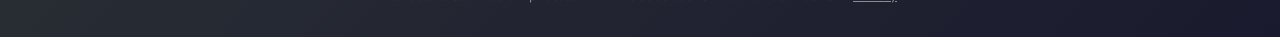
==== commit 8a3694a4: "aggiunti avvisi sulla homepage del sito e nella pagina avvisi" ====
--- a/index.html
+++ b/index.html
@@ -211,6 +211,37 @@
             </div>
 
             <div class="avviso">
+                <span class="avviso-data">21 novembre 2026</span>
+                <h3>Open Day della Schola Sancti Michaeli, dalla prima elementare alla terza media</h3>
+                <p><strong>Sapevate che al piano superiore dello stesso edificio della nostra scuola dell'infanzia c'è una scuola che accompagna i bambini dalla prima elementare alla terza media?</strong></p>
+                <p class="mt-20">È la <strong>Schola Sancti Michaeli</strong>, &laquo;una scuola che educa alla vita&raquo;. Accanto alle famiglie dal 2021, è una scuola di ispirazione cristiana cattolica dove studio, formazione umana e vita all'aria aperta crescono insieme.</p>
+                <ul style="padding-left: 1.5rem;">
+                    <li>Classi poco numerose e un'attenzione personale alla crescita e all'apprendimento di ogni bambino.</li>
+                    <li>Una formazione completa che coinvolge materie umanistiche, scienze, religione cattolica, arte e musica, con la Schola Cantorum.</li>
+                </ul>
+                <p class="mt-20">La sinergia tra questa scuola e la nostra scuola dell'infanzia offre alle famiglie del nostro territorio una <strong>proposta educativa continuativa che va dai 3 ai 13 anni</strong>!</p>
+                <p class="mt-20"><strong>Open Day: sabato 21 novembre, dalle 9.00 alle 12.00.</strong> Si svolge insieme all'Open Day della nostra scuola dell'infanzia. Chiunque voglia conoscere da vicino questa realtà è il benvenuto: potrà entrare nella vita della Schola, conoscere le maestre, incontrare le famiglie e scoprire il progetto educativo. Iscrizioni per l'anno scolastico 2027/28.</p>
+                <p class="mt-20"><strong>Dove:</strong> Centro educativo di Creola, Via Molini, 90 &ndash; Saccolongo (PD)<br><strong>Partecipazione su prenotazione:</strong> <a href="tel:+393473192860">347 319 2860</a><br><strong>Per saperne di più:</strong> <a href="https://scholasanctimichaeli.org/" target="_blank" rel="noopener">scholasanctimichaeli.org</a></p>
+                <a href="assets/images/locandine/open_day_scuola_parentale_2026.jpeg" class="avviso-locandina">
+                    <img src="assets/images/locandine/open_day_scuola_parentale_2026.jpeg" alt="Locandina dell'Open Day della Schola Sancti Michaeli, scuola dalla prima elementare alla terza media, sabato 21 novembre 2026 dalle 9.00 alle 12.00, iscrizioni per l'anno scolastico 2027/28" loading="lazy">
+                </a>
+            </div>
+
+            <div class="avviso">
+                <span class="avviso-data">6 dicembre 2026</span>
+                <h3>Pranzo sociale prenatalizio</h3>
+                <p><strong>Domenica 6 dicembre, ore 12.00</strong>, nel salone polivalente del patronato di Creola (Via Molini, 46 &ndash; Saccolongo).</p>
+                <p class="mt-20">Il pranzo è organizzato da Audentes Foundation: tutto il ricavato andrà a sostenere le attività didattiche della Schola Sancti Michaeli.</p>
+                <p class="mt-20"><strong>Nel menu:</strong> antipasti, pasticcio con ragù bianco e radicchio, spezzatino di manzo e cotechino con polenta, buffet di dolci.</p>
+                <p class="mt-20">Durante il pranzo canteranno i bambini della <strong>Schola Cantorum Sancti Michaeli</strong>, diretti dal Maestro Roberto Fioretto, e ci saranno la <strong>tombolata</strong> e il <strong>mercatino con le creazioni dei bambini</strong>.</p>
+                <p class="mt-20"><strong>Prenotazione obbligatoria entro il 3 dicembre:</strong><br><strong>WhatsApp:</strong> <a href="https://wa.me/393462177912" target="_blank" rel="noopener">346 217 7912</a><br><strong>Email:</strong> <a href="mailto:info@audentesfoundation.org">info@audentesfoundation.org</a></p>
+                <p class="mt-20"><strong>Siete tutti invitati: vi aspettiamo!</strong></p>
+                <a href="assets/images/locandine/pranzo_prenatalizio_scuola_parentale_2026.jpeg" class="avviso-locandina">
+                    <img src="assets/images/locandine/pranzo_prenatalizio_scuola_parentale_2026.jpeg" alt="Locandina del tradizionale pranzo sociale prenatalizio di domenica 6 dicembre 2026, ore 12.00, nel salone polivalente del patronato di Creola, organizzato da Audentes Foundation a sostegno della Schola Sancti Michaeli, con menu e prenotazione entro il 3 dicembre" loading="lazy">
+                </a>
+            </div>
+
+            <div class="avviso">
                 <span class="avviso-data">19 novembre 2026</span>
                 <h3>Merenda a scuola</h3>
                 <p><strong>Nuova data:</strong> a causa del maltempo la merenda, prevista per giovedì 12 novembre, è stata rimandata a <strong>giovedì 19 novembre</strong>.</p>
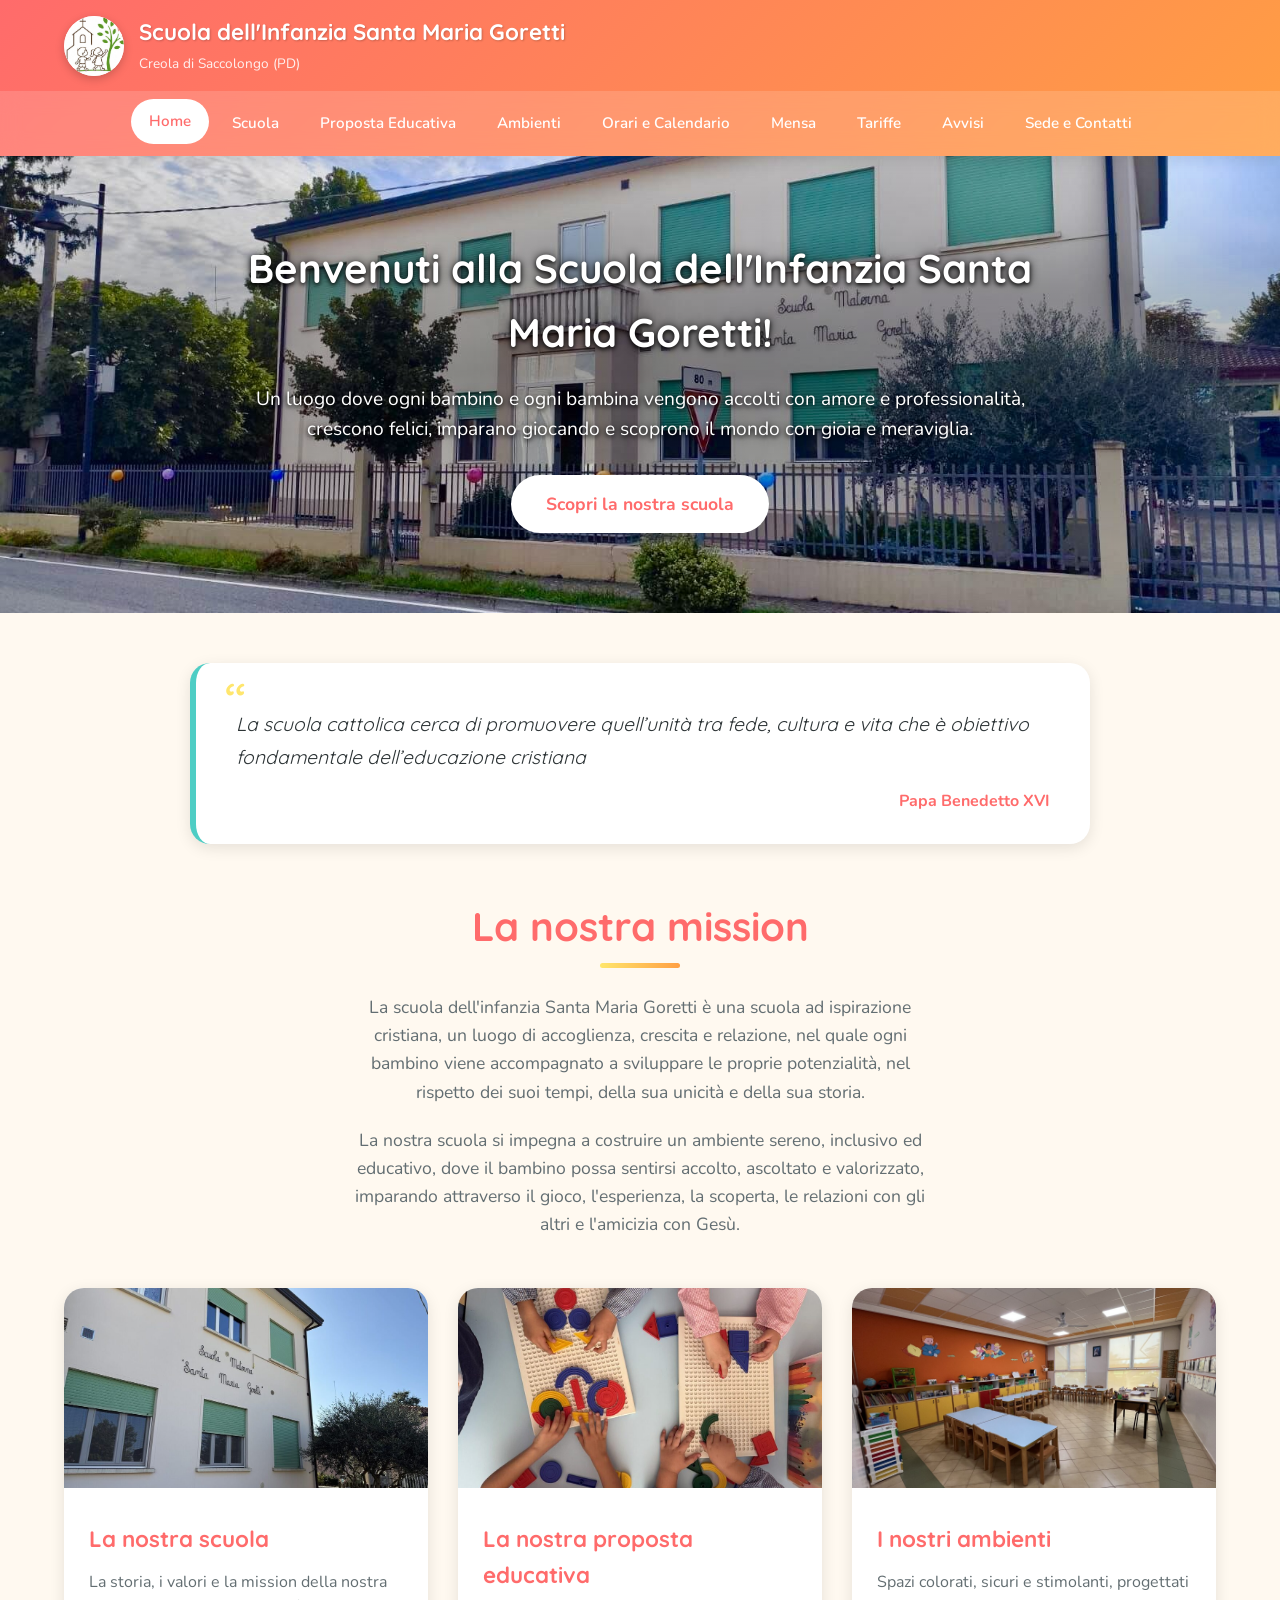
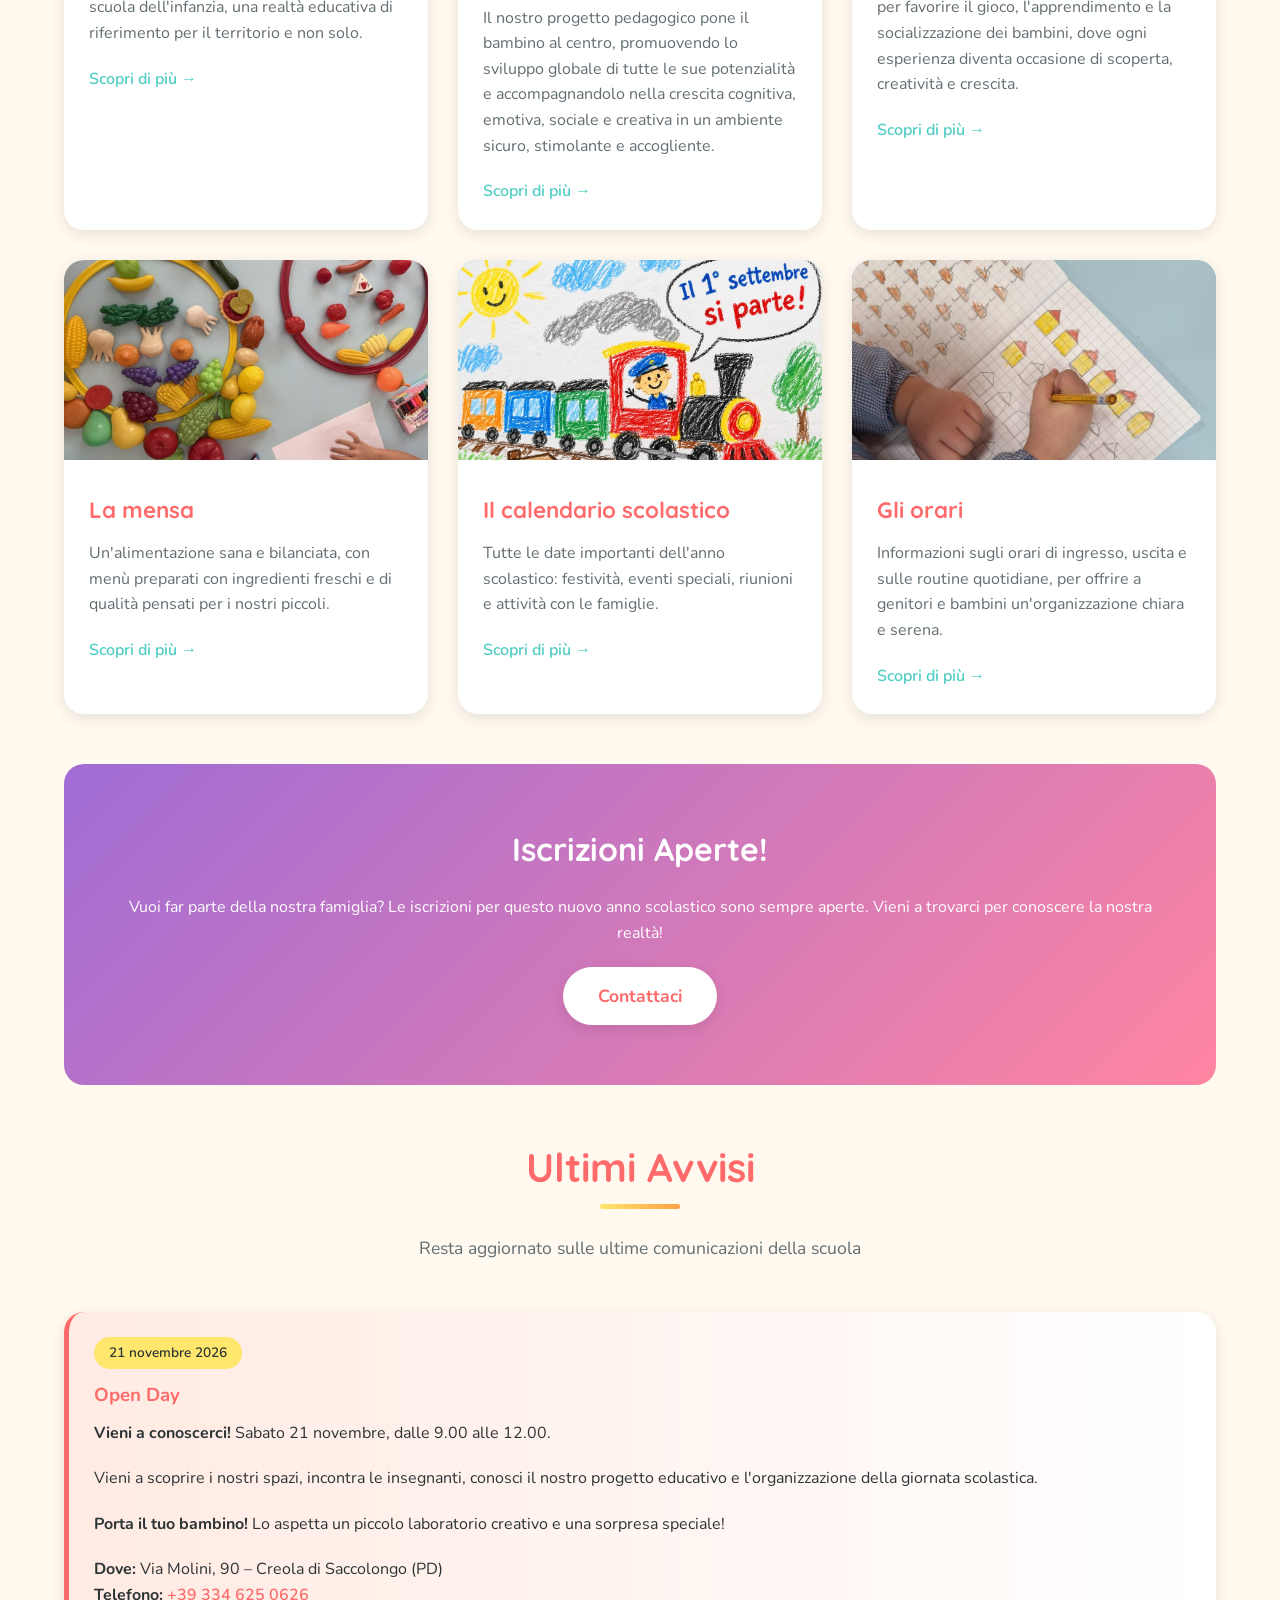
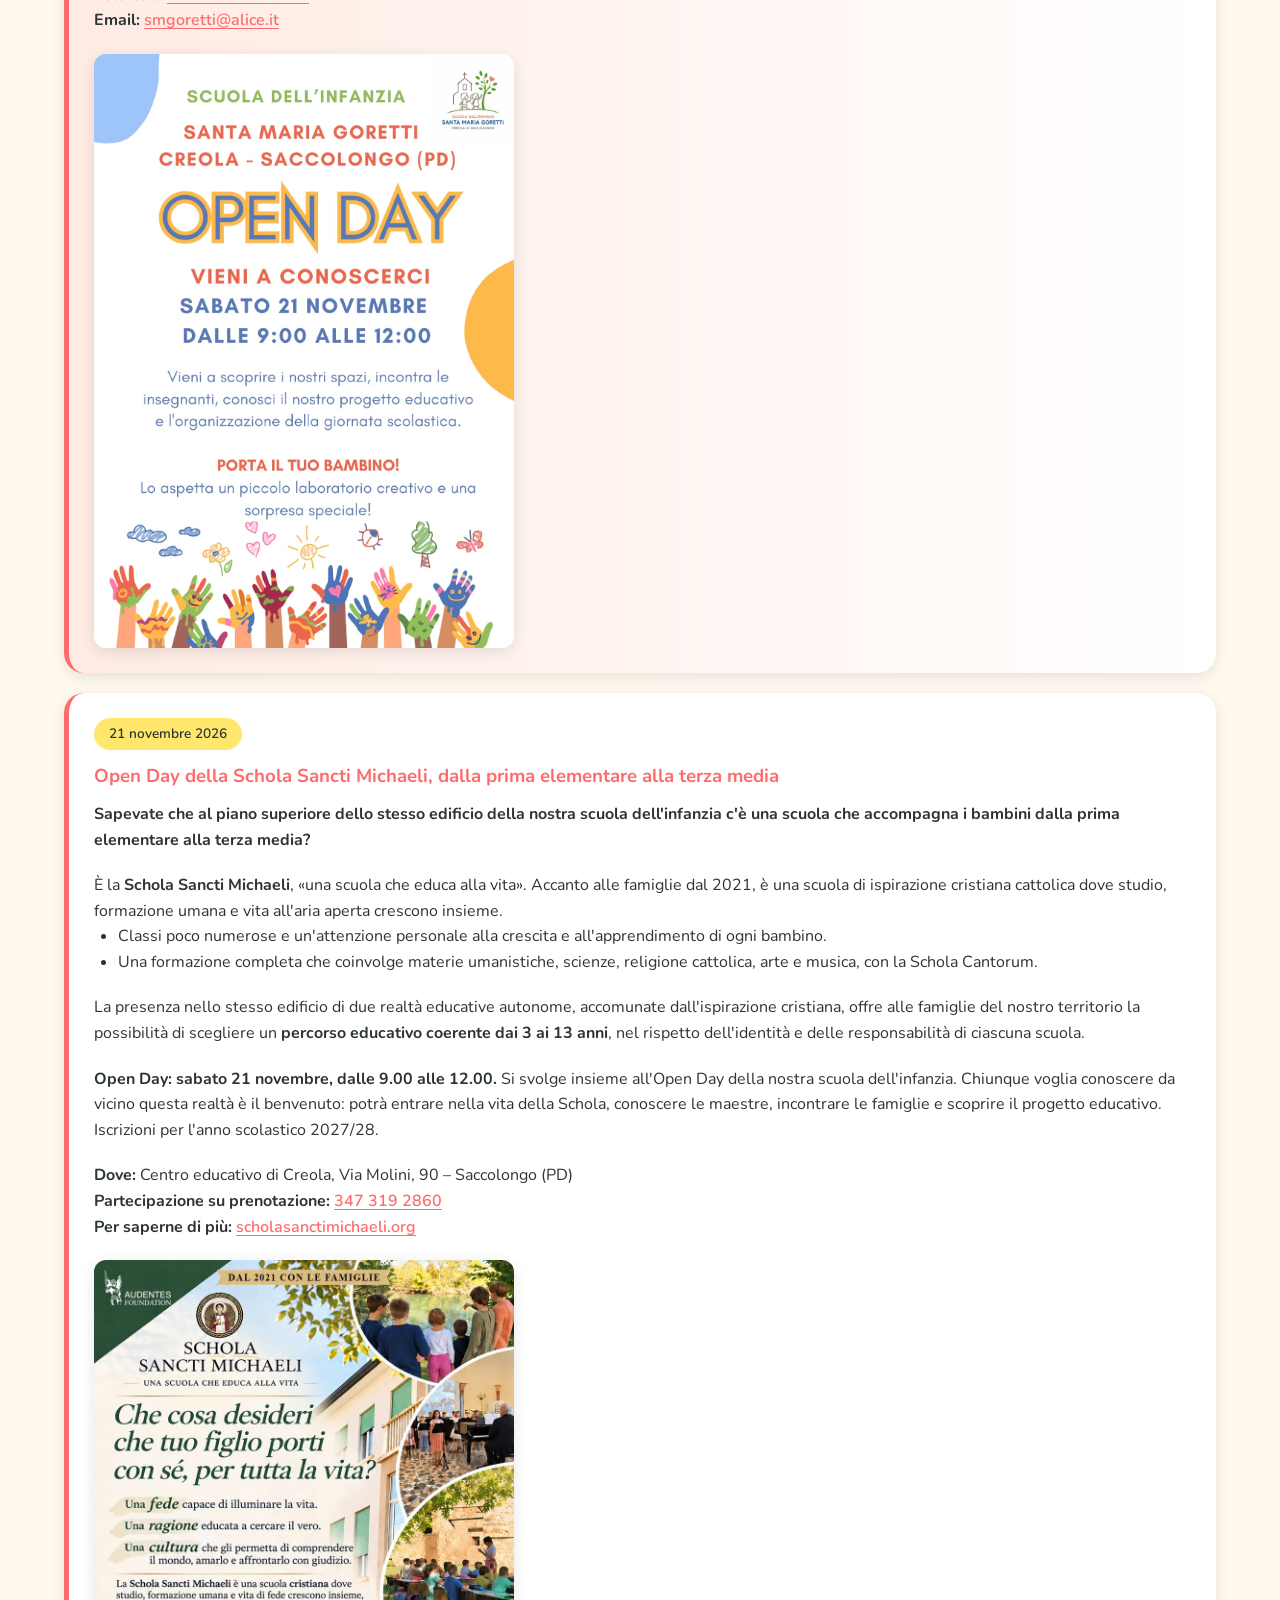
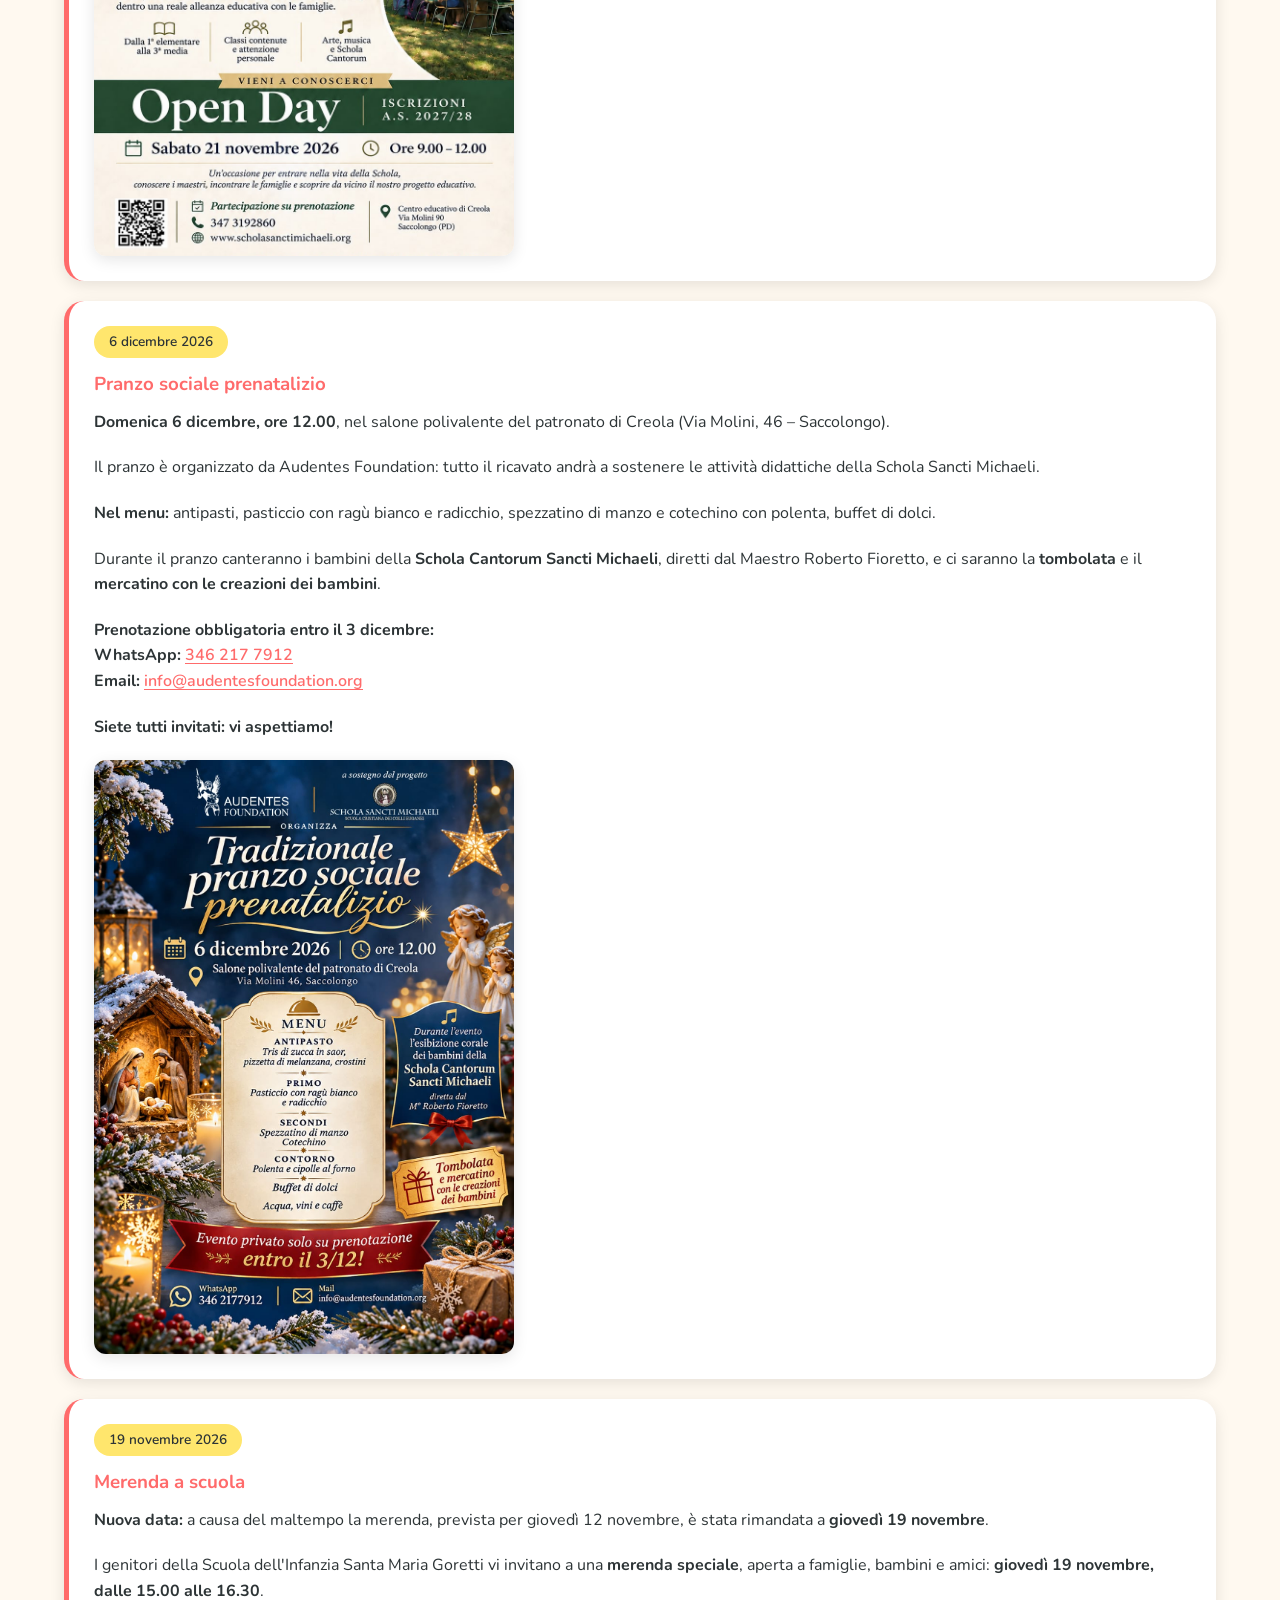
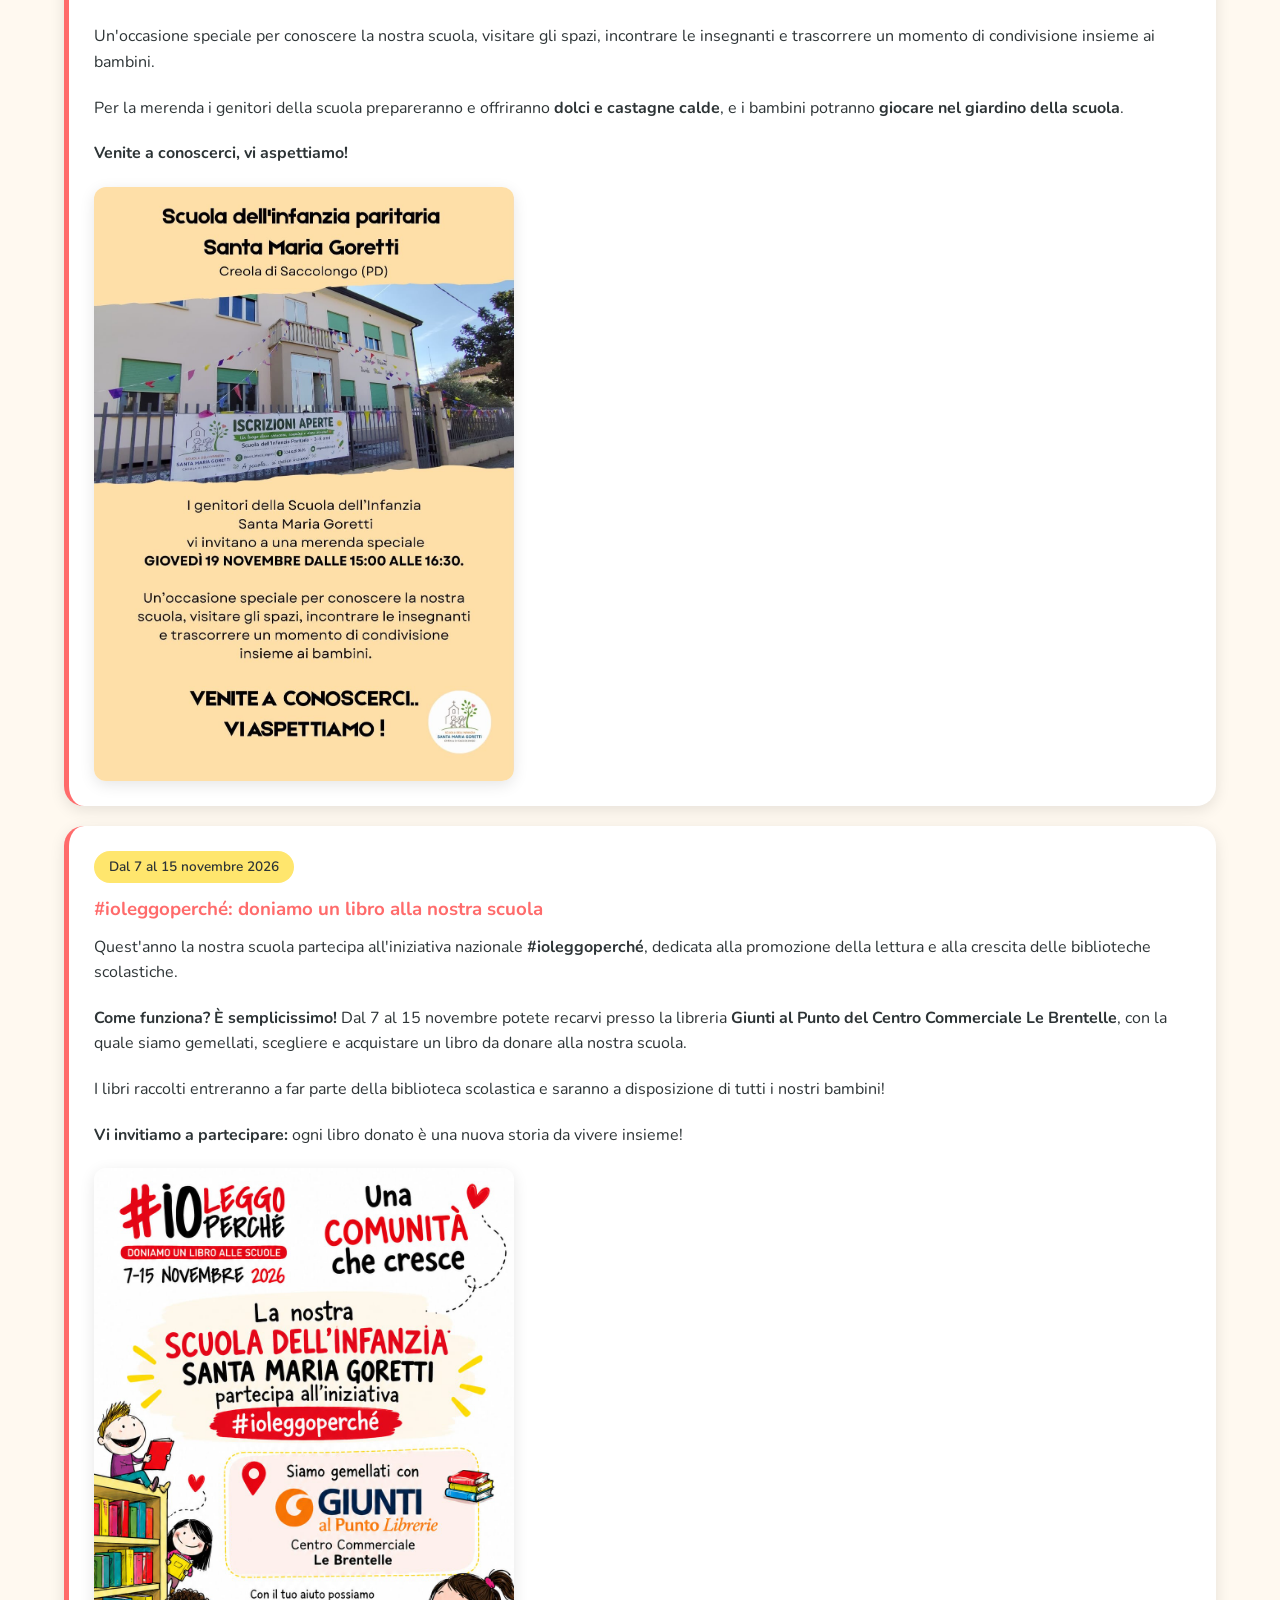
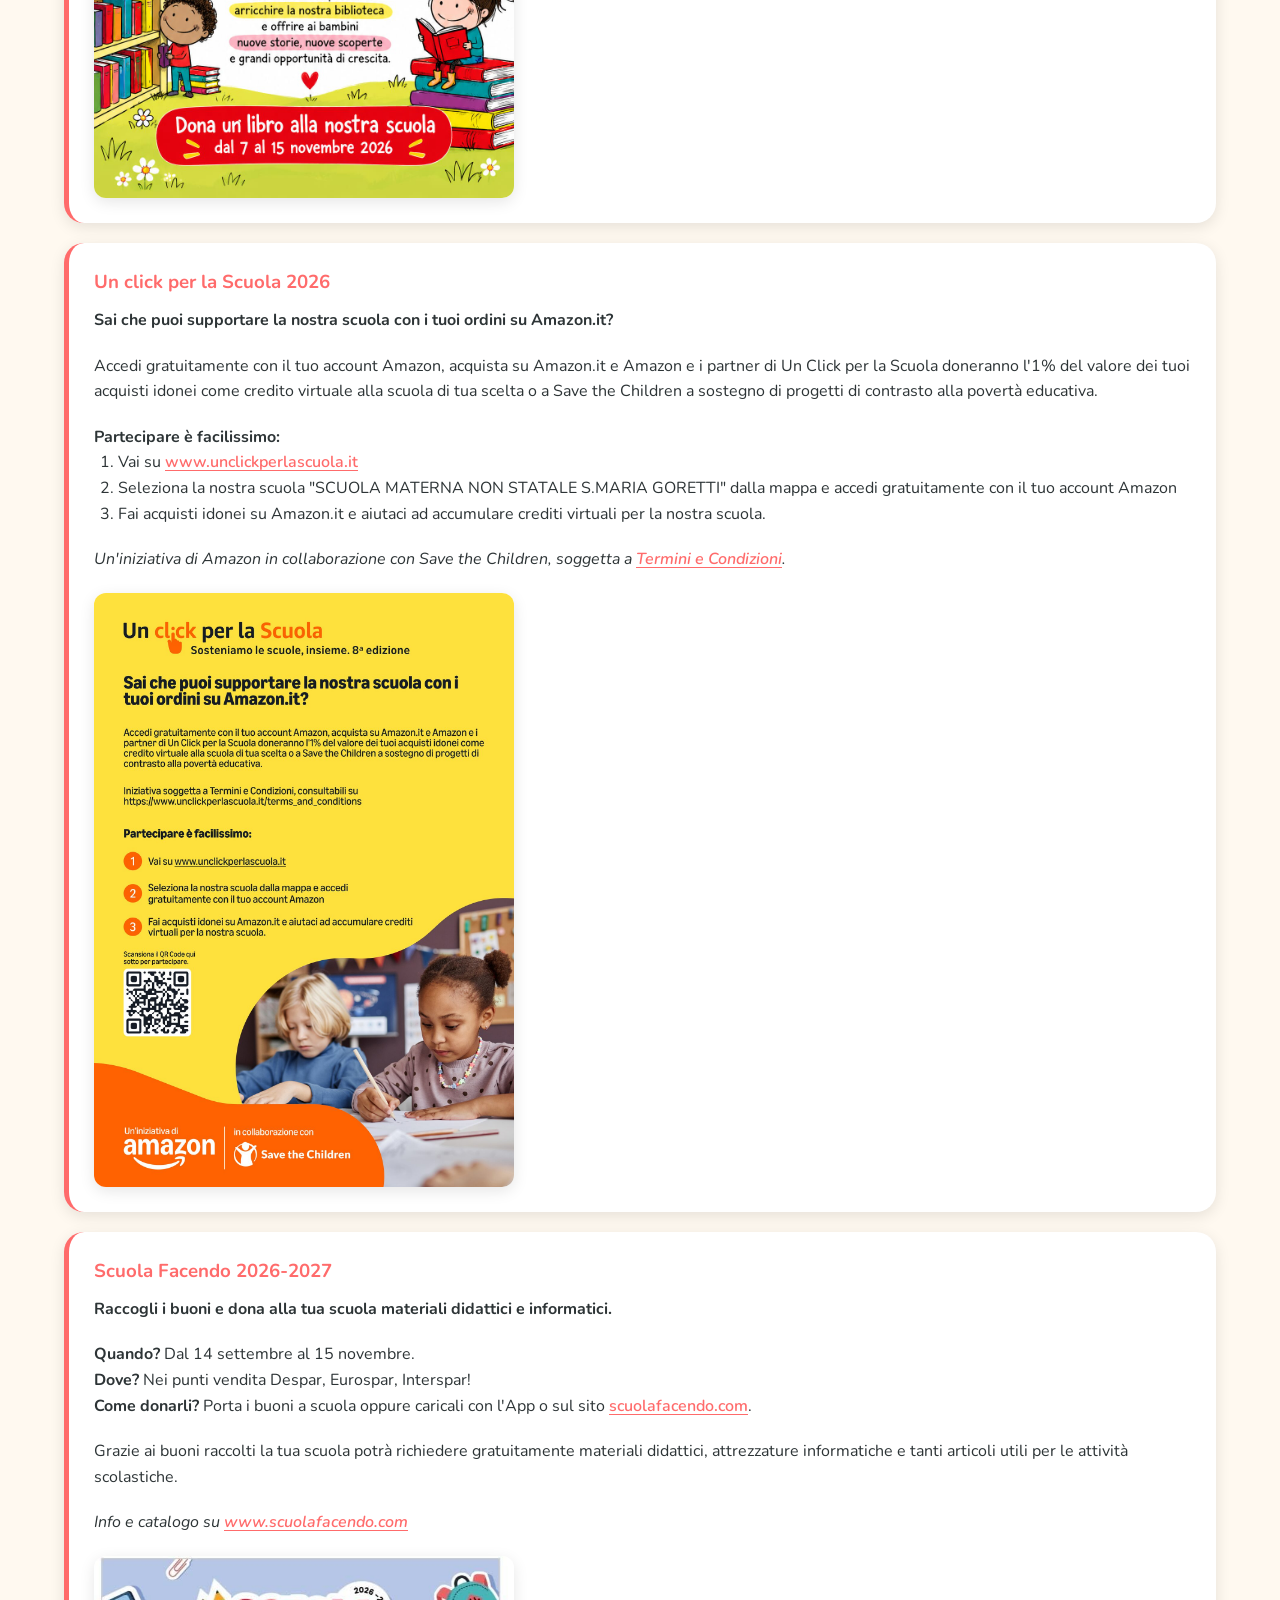
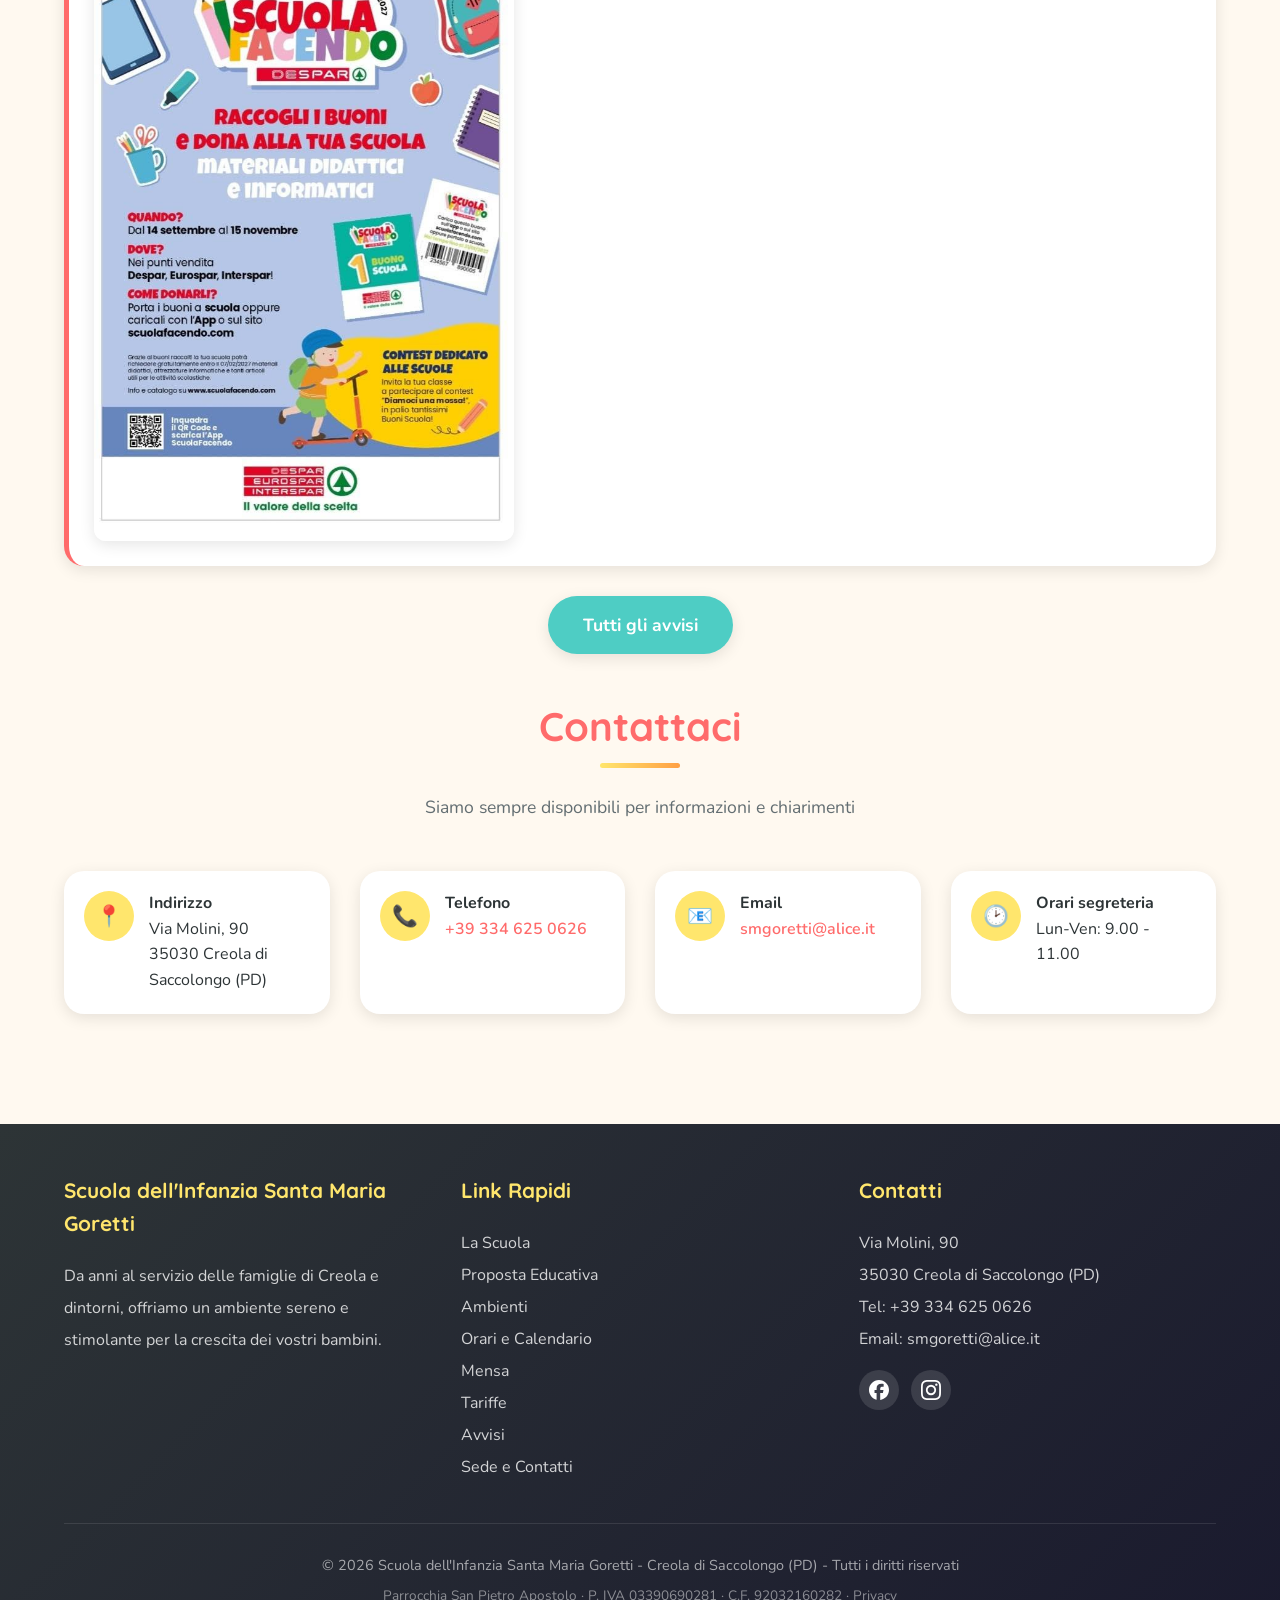
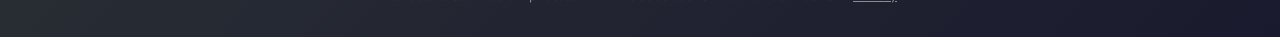
==== commit ef1801e2: "cambiamento nel testo dell avviso sull open day scuola parentale" ====
--- a/index.html
+++ b/index.html
@@ -219,7 +219,7 @@
                     <li>Classi poco numerose e un'attenzione personale alla crescita e all'apprendimento di ogni bambino.</li>
                     <li>Una formazione completa che coinvolge materie umanistiche, scienze, religione cattolica, arte e musica, con la Schola Cantorum.</li>
                 </ul>
-                <p class="mt-20">La sinergia tra questa scuola e la nostra scuola dell'infanzia offre alle famiglie del nostro territorio una <strong>proposta educativa continuativa che va dai 3 ai 13 anni</strong>!</p>
+                <p class="mt-20">La presenza nello stesso edificio di due realtà educative autonome, accomunate dall'ispirazione cristiana, offre alle famiglie del nostro territorio la possibilità di scegliere un <strong>percorso educativo coerente dai 3 ai 13 anni</strong>, nel rispetto dell'identità e delle responsabilità di ciascuna scuola.</p>
                 <p class="mt-20"><strong>Open Day: sabato 21 novembre, dalle 9.00 alle 12.00.</strong> Si svolge insieme all'Open Day della nostra scuola dell'infanzia. Chiunque voglia conoscere da vicino questa realtà è il benvenuto: potrà entrare nella vita della Schola, conoscere le maestre, incontrare le famiglie e scoprire il progetto educativo. Iscrizioni per l'anno scolastico 2027/28.</p>
                 <p class="mt-20"><strong>Dove:</strong> Centro educativo di Creola, Via Molini, 90 &ndash; Saccolongo (PD)<br><strong>Partecipazione su prenotazione:</strong> <a href="tel:+393473192860">347 319 2860</a><br><strong>Per saperne di più:</strong> <a href="https://scholasanctimichaeli.org/" target="_blank" rel="noopener">scholasanctimichaeli.org</a></p>
                 <a href="assets/images/locandine/open_day_scuola_parentale_2026.jpeg" class="avviso-locandina">
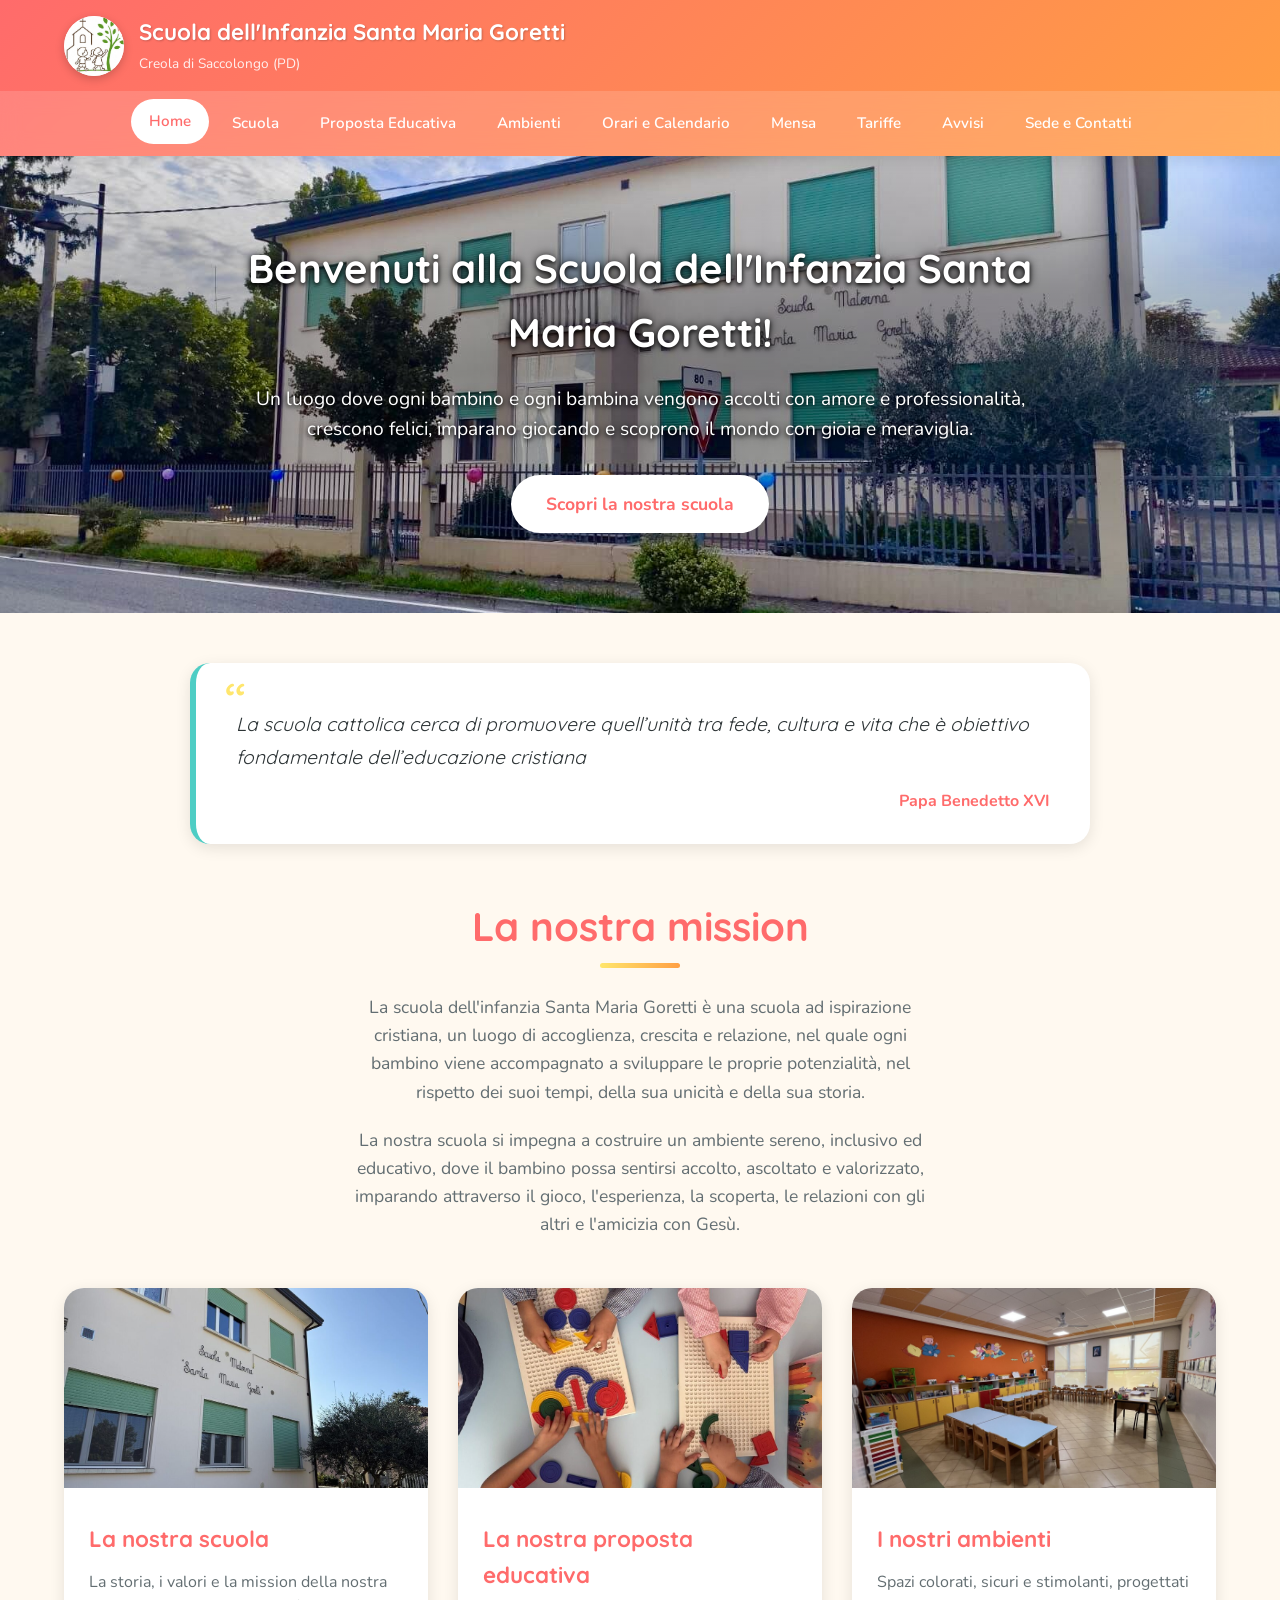
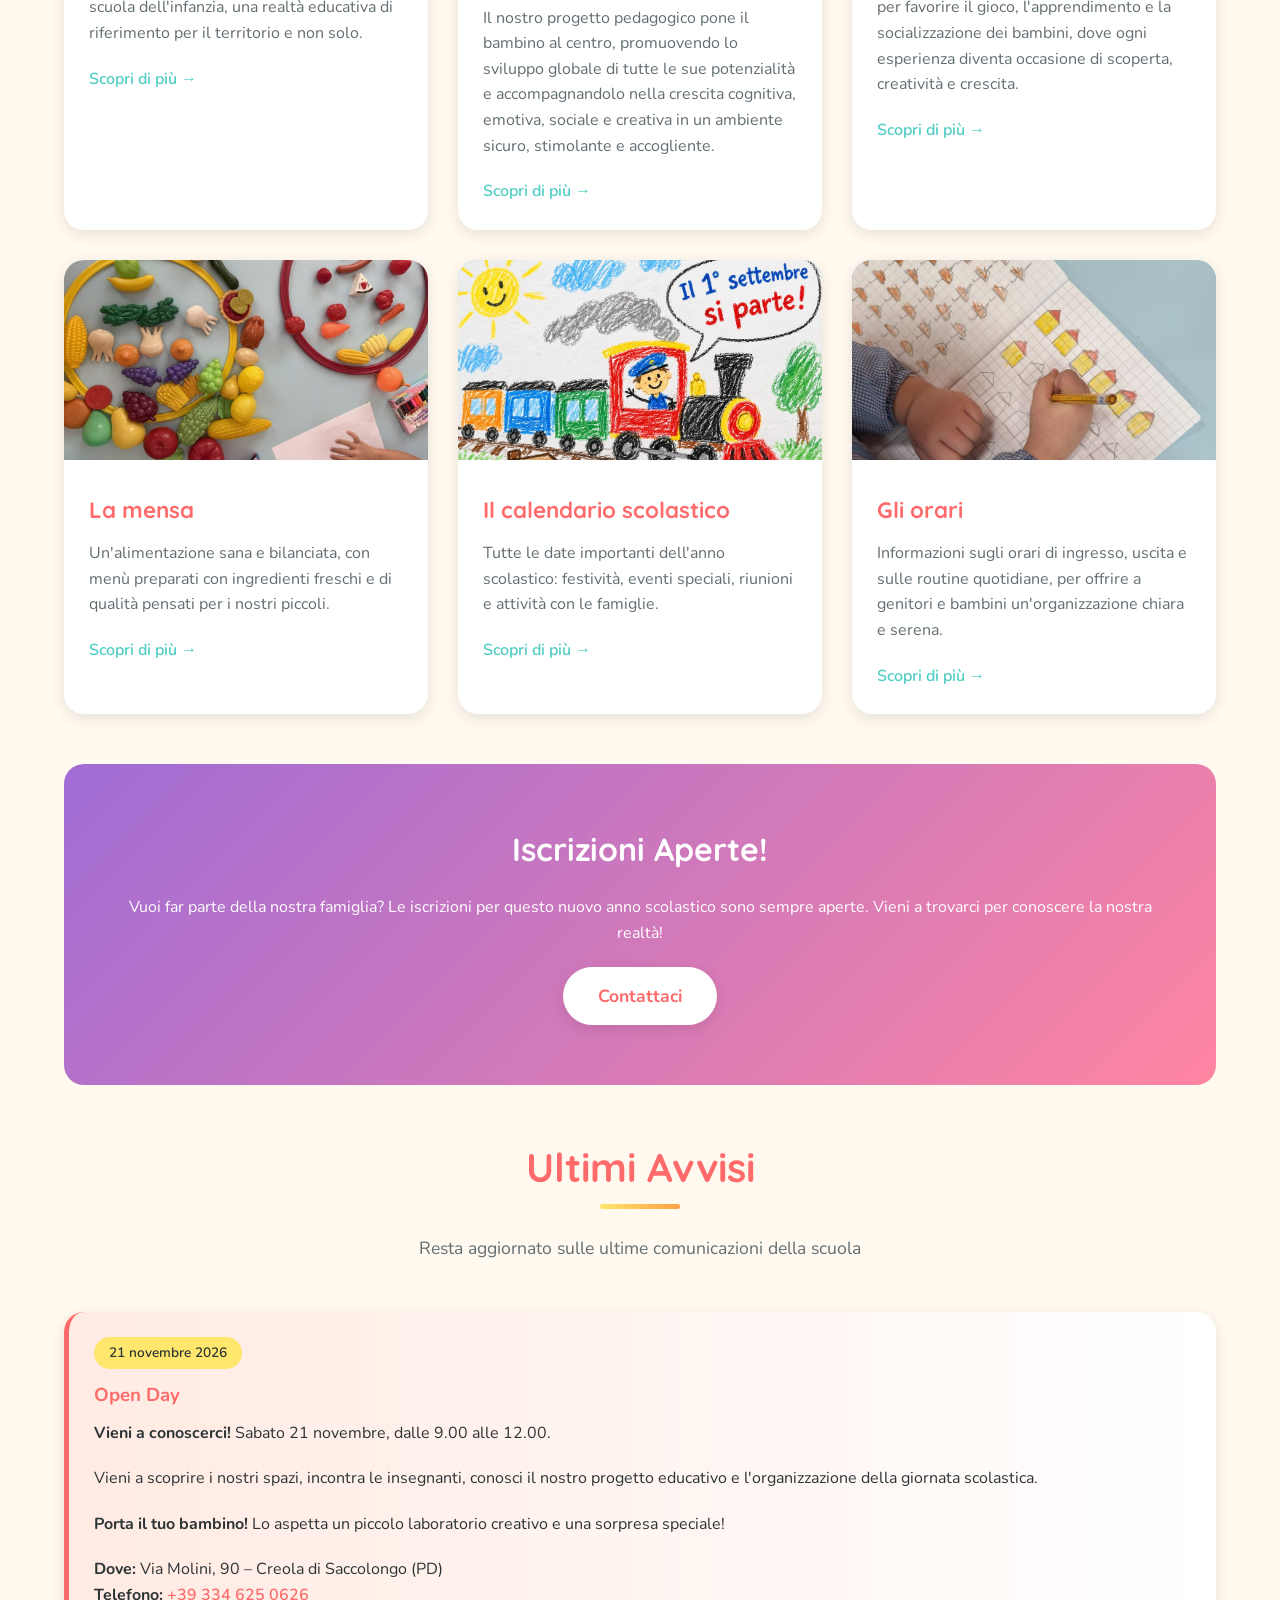
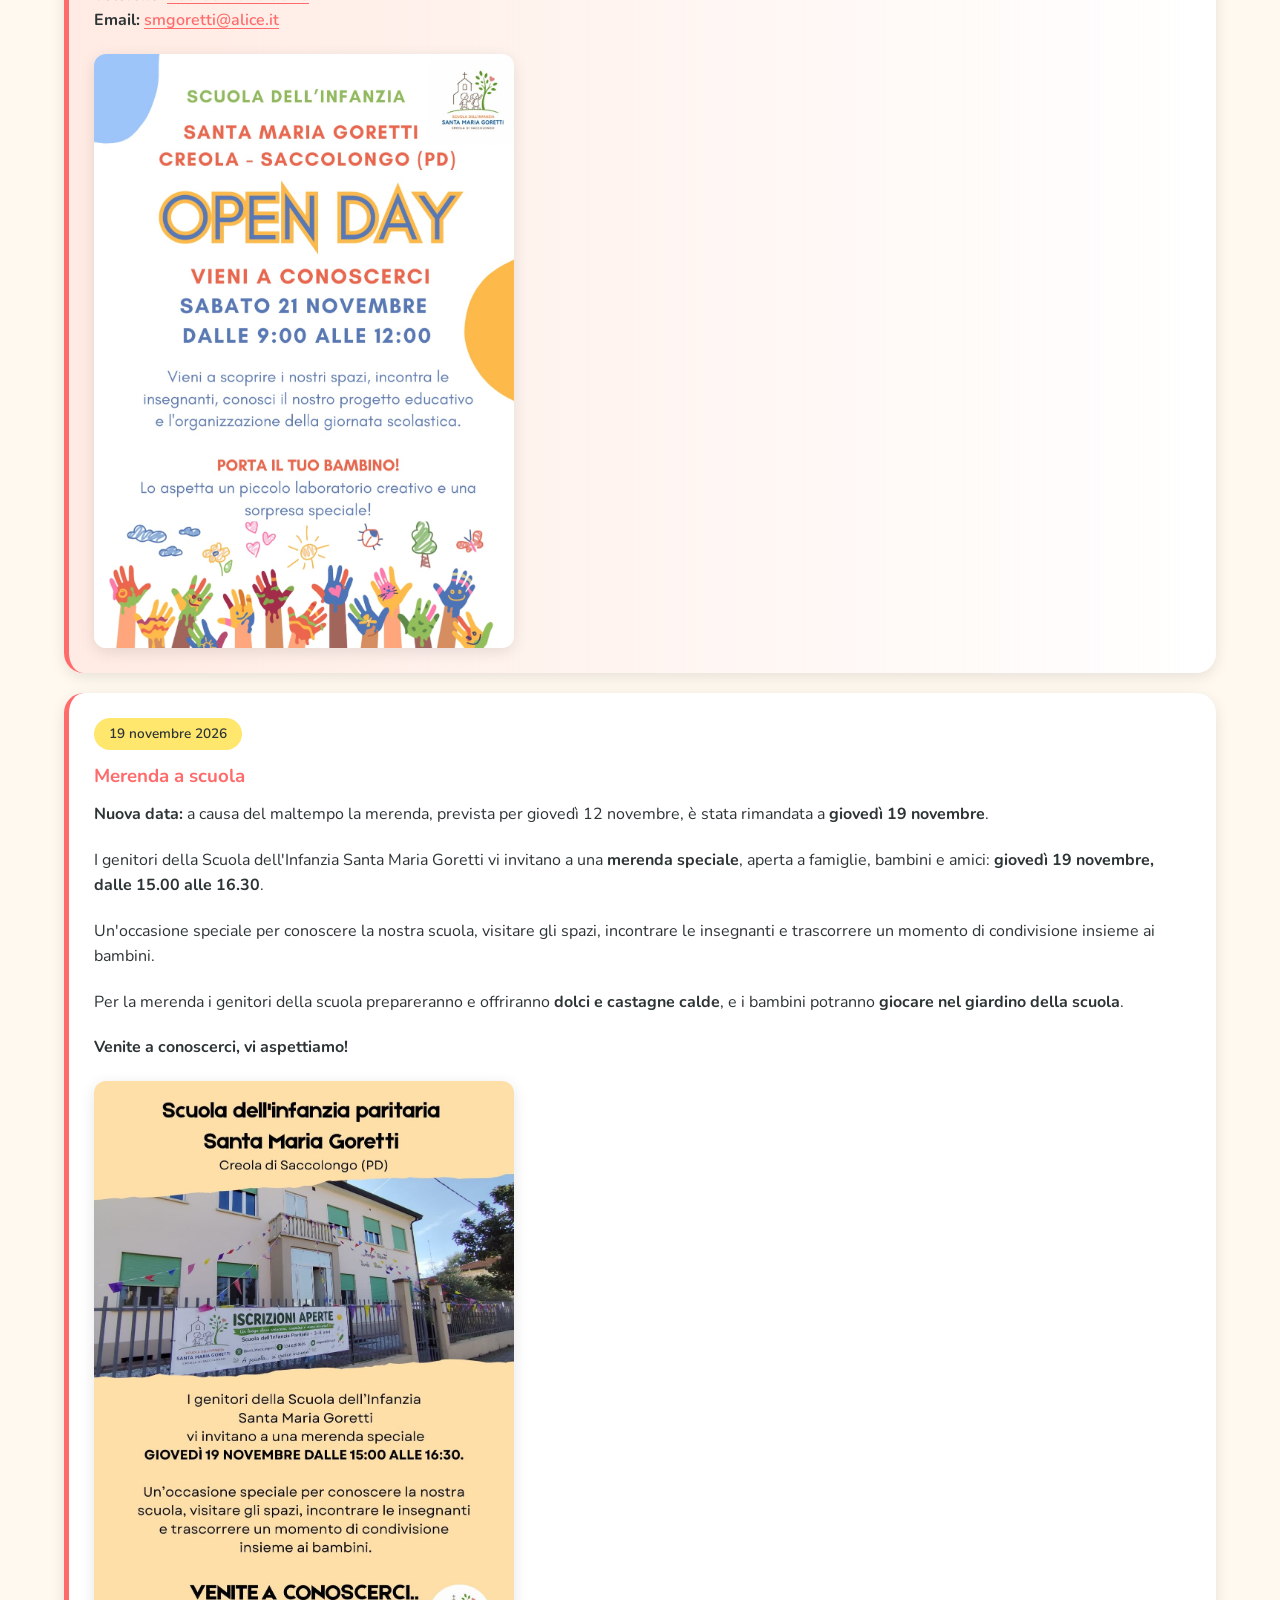
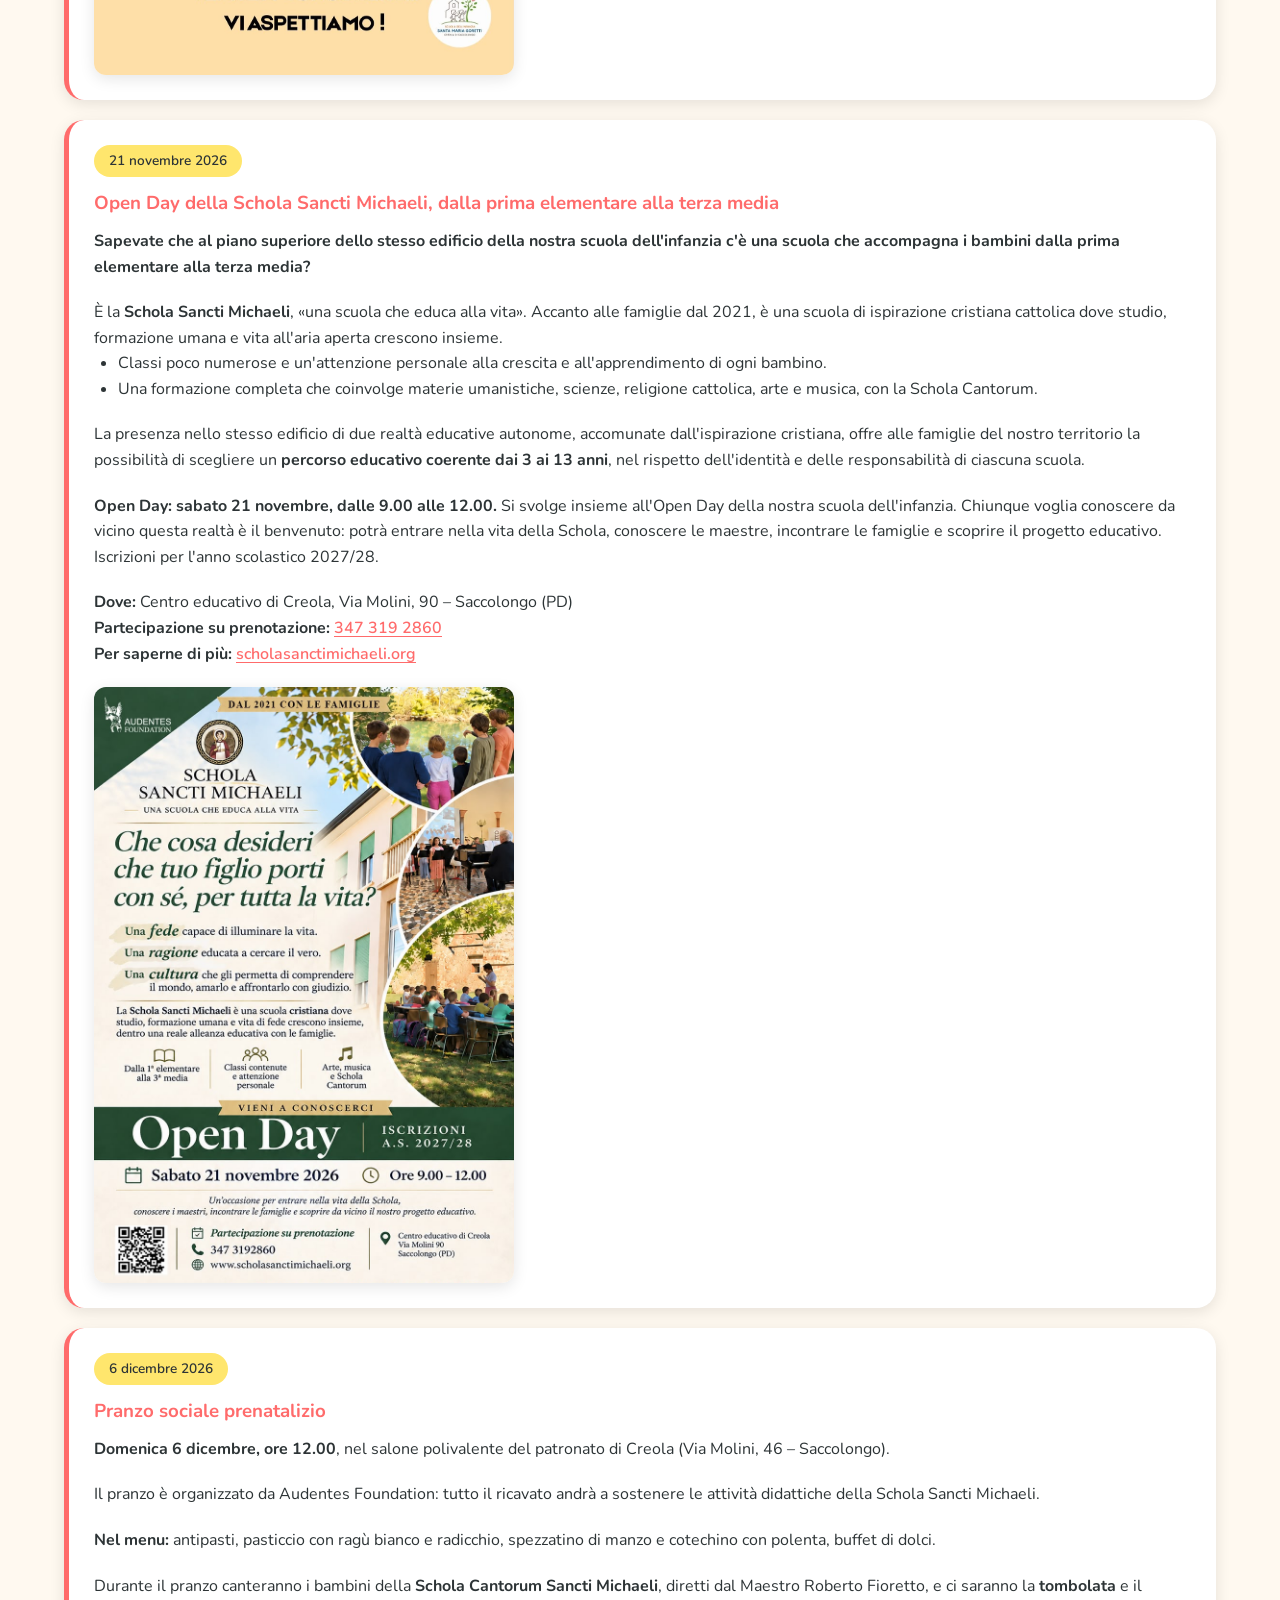
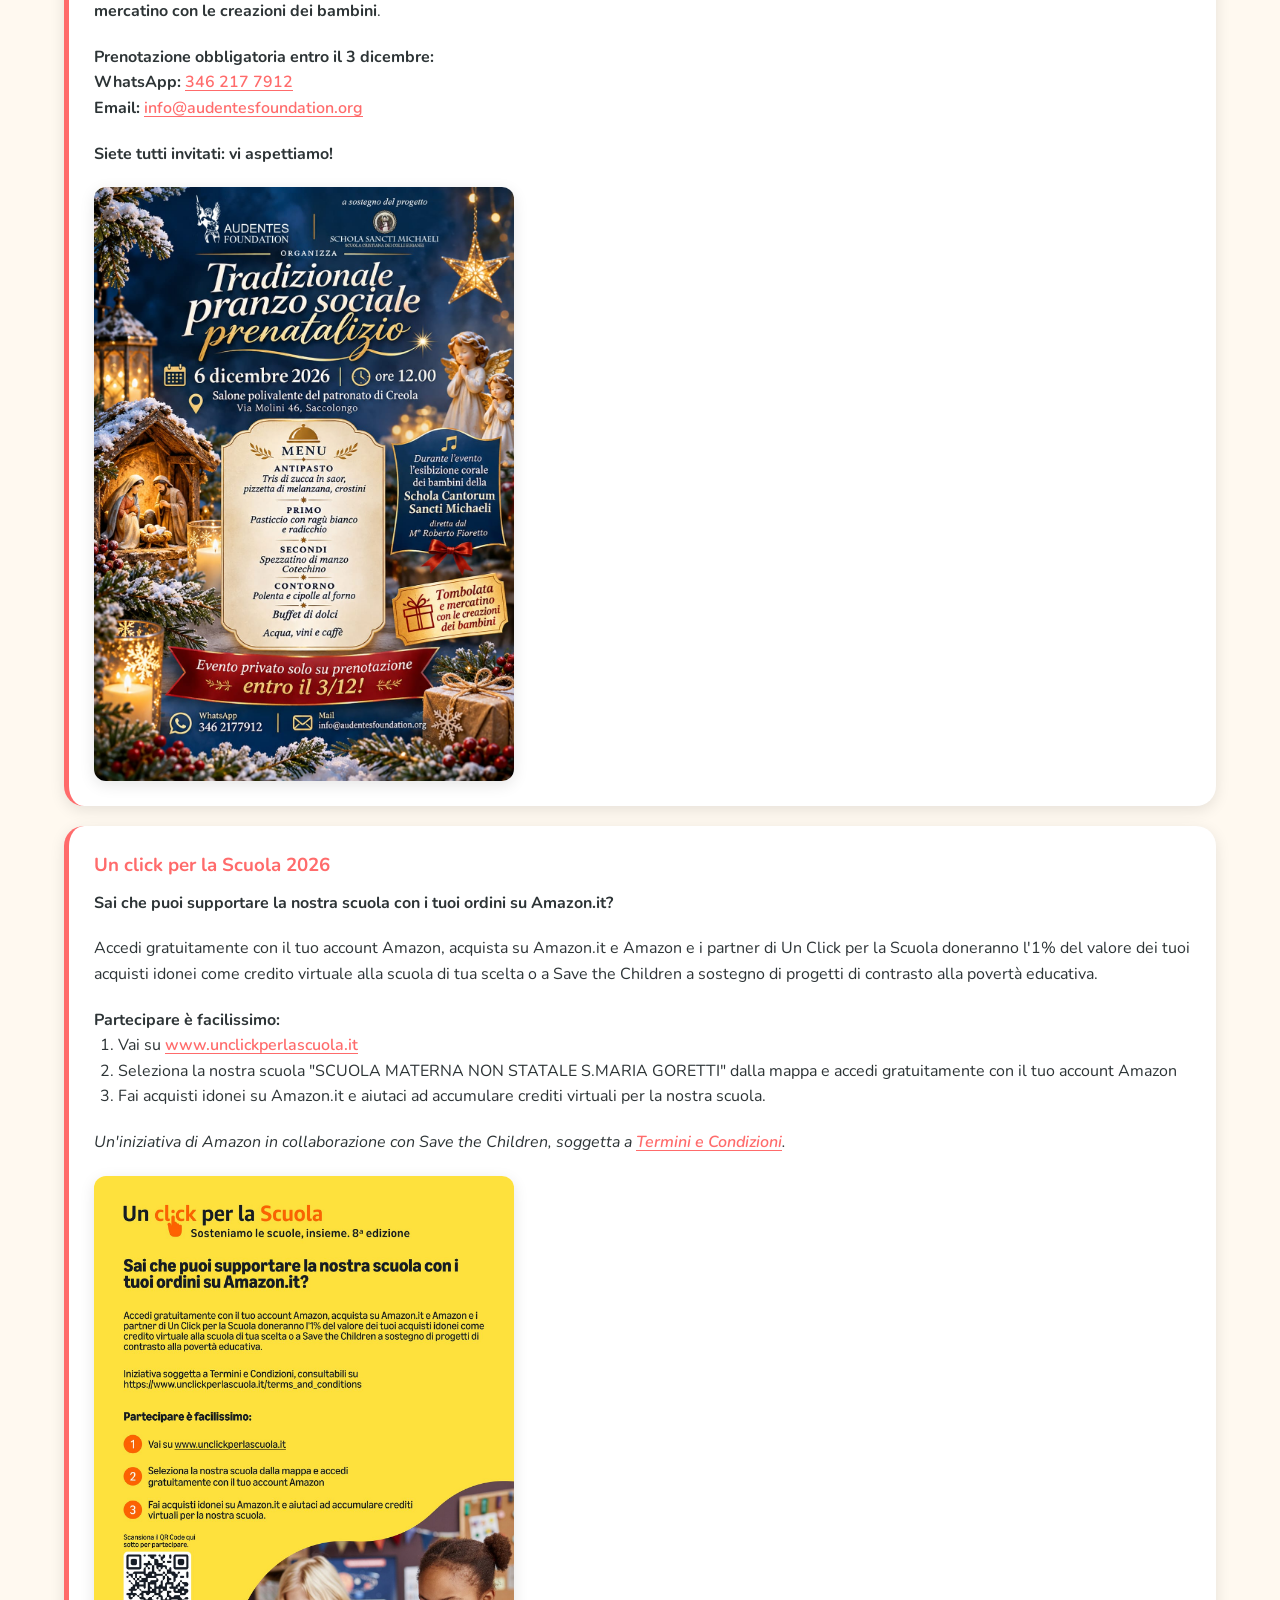
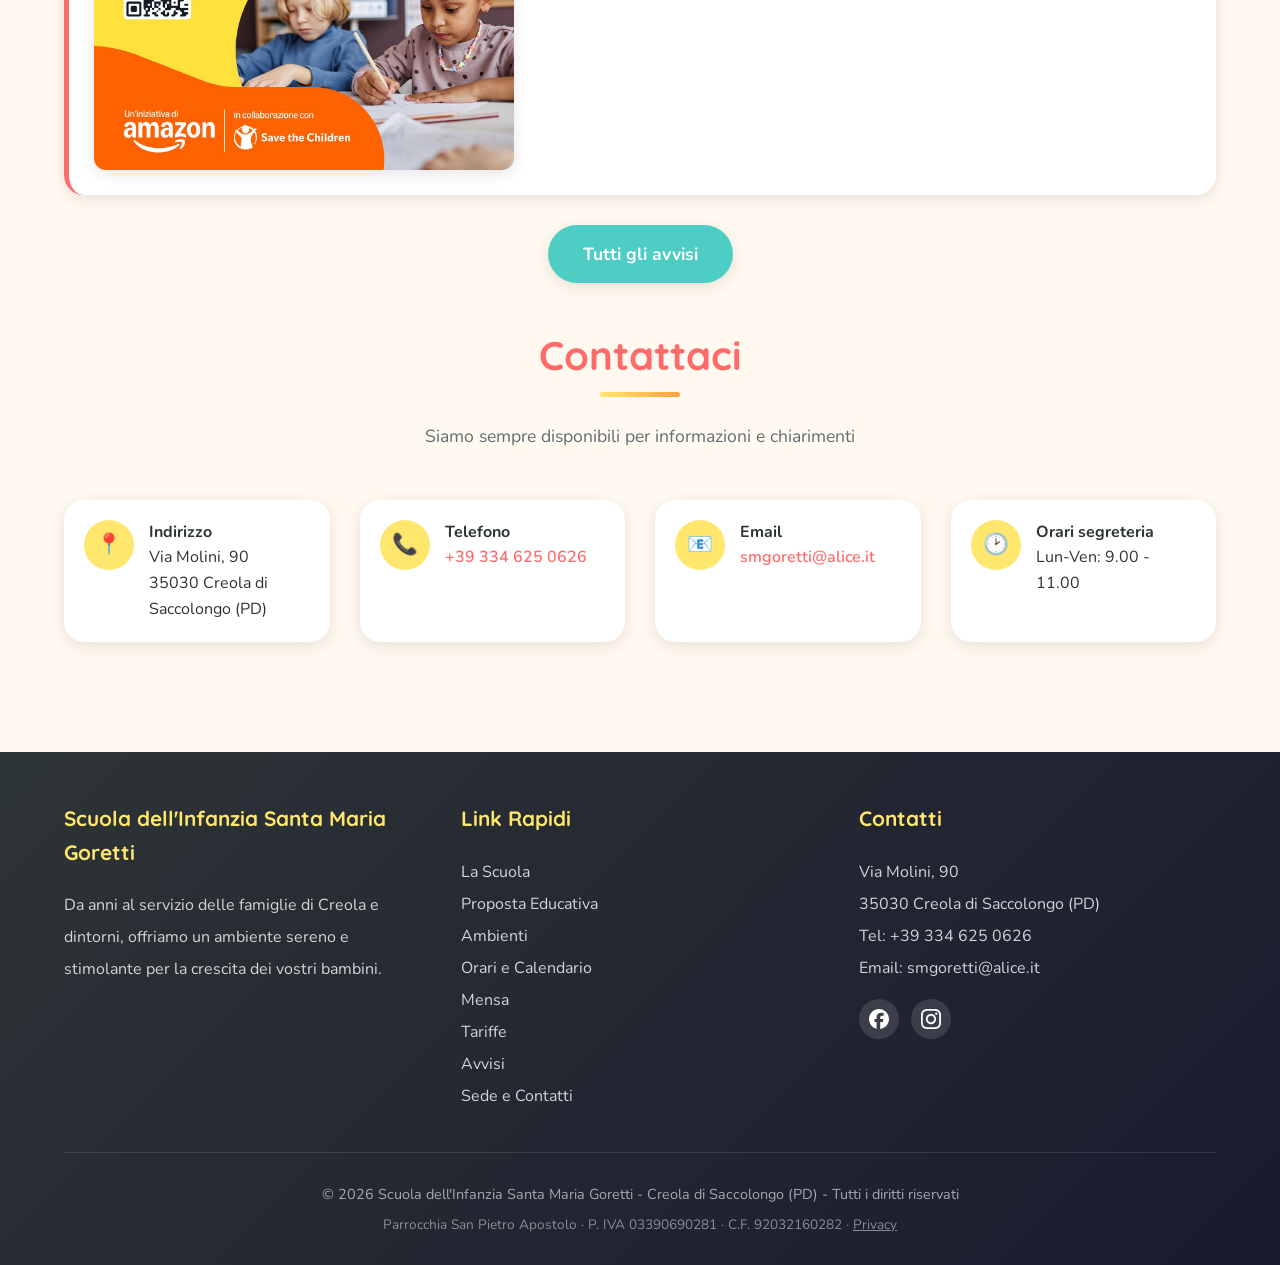
==== commit 1e670579: "archiviati avvisi vecchi" ====
--- a/index.html
+++ b/index.html
@@ -211,6 +211,19 @@
             </div>
 
             <div class="avviso">
+                <span class="avviso-data">19 novembre 2026</span>
+                <h3>Merenda a scuola</h3>
+                <p><strong>Nuova data:</strong> a causa del maltempo la merenda, prevista per giovedì 12 novembre, è stata rimandata a <strong>giovedì 19 novembre</strong>.</p>
+                <p class="mt-20">I genitori della Scuola dell'Infanzia Santa Maria Goretti vi invitano a una <strong>merenda speciale</strong>, aperta a famiglie, bambini e amici: <strong>giovedì 19 novembre, dalle 15.00 alle 16.30</strong>.</p>
+                <p class="mt-20">Un'occasione speciale per conoscere la nostra scuola, visitare gli spazi, incontrare le insegnanti e trascorrere un momento di condivisione insieme ai bambini.</p>
+                <p class="mt-20">Per la merenda i genitori della scuola prepareranno e offriranno <strong>dolci e castagne calde</strong>, e i bambini potranno <strong>giocare nel giardino della scuola</strong>.</p>
+                <p class="mt-20"><strong>Venite a conoscerci, vi aspettiamo!</strong></p>
+                <a href="assets/images/locandine/merenda_a_scuola_19_novembre_2026.jpeg" class="avviso-locandina">
+                    <img src="assets/images/locandine/merenda_a_scuola_19_novembre_2026.jpeg" alt="Locandina della merenda a scuola di giovedì 19 novembre 2026, dalle 15.00 alle 16.30, organizzata dai genitori della Scuola dell'Infanzia Santa Maria Goretti" loading="lazy">
+                </a>
+            </div>
+
+            <div class="avviso">
                 <span class="avviso-data">21 novembre 2026</span>
                 <h3>Open Day della Schola Sancti Michaeli, dalla prima elementare alla terza media</h3>
                 <p><strong>Sapevate che al piano superiore dello stesso edificio della nostra scuola dell'infanzia c'è una scuola che accompagna i bambini dalla prima elementare alla terza media?</strong></p>
@@ -242,31 +255,6 @@
             </div>
 
             <div class="avviso">
-                <span class="avviso-data">19 novembre 2026</span>
-                <h3>Merenda a scuola</h3>
-                <p><strong>Nuova data:</strong> a causa del maltempo la merenda, prevista per giovedì 12 novembre, è stata rimandata a <strong>giovedì 19 novembre</strong>.</p>
-                <p class="mt-20">I genitori della Scuola dell'Infanzia Santa Maria Goretti vi invitano a una <strong>merenda speciale</strong>, aperta a famiglie, bambini e amici: <strong>giovedì 19 novembre, dalle 15.00 alle 16.30</strong>.</p>
-                <p class="mt-20">Un'occasione speciale per conoscere la nostra scuola, visitare gli spazi, incontrare le insegnanti e trascorrere un momento di condivisione insieme ai bambini.</p>
-                <p class="mt-20">Per la merenda i genitori della scuola prepareranno e offriranno <strong>dolci e castagne calde</strong>, e i bambini potranno <strong>giocare nel giardino della scuola</strong>.</p>
-                <p class="mt-20"><strong>Venite a conoscerci, vi aspettiamo!</strong></p>
-                <a href="assets/images/locandine/merenda_a_scuola_19_novembre_2026.jpeg" class="avviso-locandina">
-                    <img src="assets/images/locandine/merenda_a_scuola_19_novembre_2026.jpeg" alt="Locandina della merenda a scuola di giovedì 19 novembre 2026, dalle 15.00 alle 16.30, organizzata dai genitori della Scuola dell'Infanzia Santa Maria Goretti" loading="lazy">
-                </a>
-            </div>
-
-            <div class="avviso">
-                <span class="avviso-data">Dal 7 al 15 novembre 2026</span>
-                <h3>#ioleggoperché: doniamo un libro alla nostra scuola</h3>
-                <p>Quest'anno la nostra scuola partecipa all'iniziativa nazionale <strong>#ioleggoperché</strong>, dedicata alla promozione della lettura e alla crescita delle biblioteche scolastiche.</p>
-                <p class="mt-20"><strong>Come funziona? È semplicissimo!</strong> Dal 7 al 15 novembre potete recarvi presso la libreria <strong>Giunti al Punto del Centro Commerciale Le Brentelle</strong>, con la quale siamo gemellati, scegliere e acquistare un libro da donare alla nostra scuola.</p>
-                <p class="mt-20">I libri raccolti entreranno a far parte della biblioteca scolastica e saranno a disposizione di tutti i nostri bambini!</p>
-                <p class="mt-20"><strong>Vi invitiamo a partecipare:</strong> ogni libro donato è una nuova storia da vivere insieme!</p>
-                <a href="assets/images/locandine/io_leggo_2026.jpeg" class="avviso-locandina">
-                    <img src="assets/images/locandine/io_leggo_2026.jpeg" alt="Locandina dell'iniziativa #ioleggoperché, dal 7 al 15 novembre 2026: dona un libro alla Scuola dell'Infanzia Santa Maria Goretti presso la libreria Giunti al Punto del Centro Commerciale Le Brentelle" loading="lazy">
-                </a>
-            </div>
-
-            <div class="avviso">
                 <h3>Un click per la Scuola 2026</h3>
                 <p><strong>Sai che puoi supportare la nostra scuola con i tuoi ordini su Amazon.it?</strong></p>
                 <p class="mt-20">Accedi gratuitamente con il tuo account Amazon, acquista su Amazon.it e Amazon e i partner di Un Click per la Scuola doneranno l'1% del valore dei tuoi acquisti idonei come credito virtuale alla scuola di tua scelta o a Save the Children a sostegno di progetti di contrasto alla povertà educativa.</p>
@@ -279,17 +267,6 @@
                 <p class="mt-20"><em>Un'iniziativa di Amazon in collaborazione con Save the Children, soggetta a <a href="https://www.unclickperlascuola.it/terms_and_conditions" target="_blank" rel="noopener">Termini e Condizioni</a>.</em></p>
                 <a href="assets/images/locandine/click_per_la_scuola.jpg" class="avviso-locandina">
                     <img src="assets/images/locandine/click_per_la_scuola.jpg" alt="Locandina dell'iniziativa Un click per la Scuola, 8ª edizione, con i passi per partecipare e il QR code" loading="lazy">
-                </a>
-            </div>
-
-            <div class="avviso">
-                <h3>Scuola Facendo 2026-2027</h3>
-                <p><strong>Raccogli i buoni e dona alla tua scuola materiali didattici e informatici.</strong></p>
-                <p class="mt-20"><strong>Quando?</strong> Dal 14 settembre al 15 novembre.<br><strong>Dove?</strong> Nei punti vendita Despar, Eurospar, Interspar!<br><strong>Come donarli?</strong> Porta i buoni a scuola oppure caricali con l'App o sul sito <a href="https://www.scuolafacendo.com" target="_blank" rel="noopener">scuolafacendo.com</a>.</p>
-                <p class="mt-20">Grazie ai buoni raccolti la tua scuola potrà richiedere gratuitamente materiali didattici, attrezzature informatiche e tanti articoli utili per le attività scolastiche.</p>
-                <p class="mt-20"><em>Info e catalogo su <a href="https://www.scuolafacendo.com" target="_blank" rel="noopener">www.scuolafacendo.com</a></em></p>
-                <a href="assets/images/locandine/scuola_facendo.jpg" class="avviso-locandina">
-                    <img src="assets/images/locandine/scuola_facendo.jpg" alt="Locandina dell'iniziativa Scuola Facendo 2026-2027 di Despar, Eurospar e Interspar, con date, modalità di raccolta dei buoni e QR code per scaricare l'App" loading="lazy">
                 </a>
             </div>
 
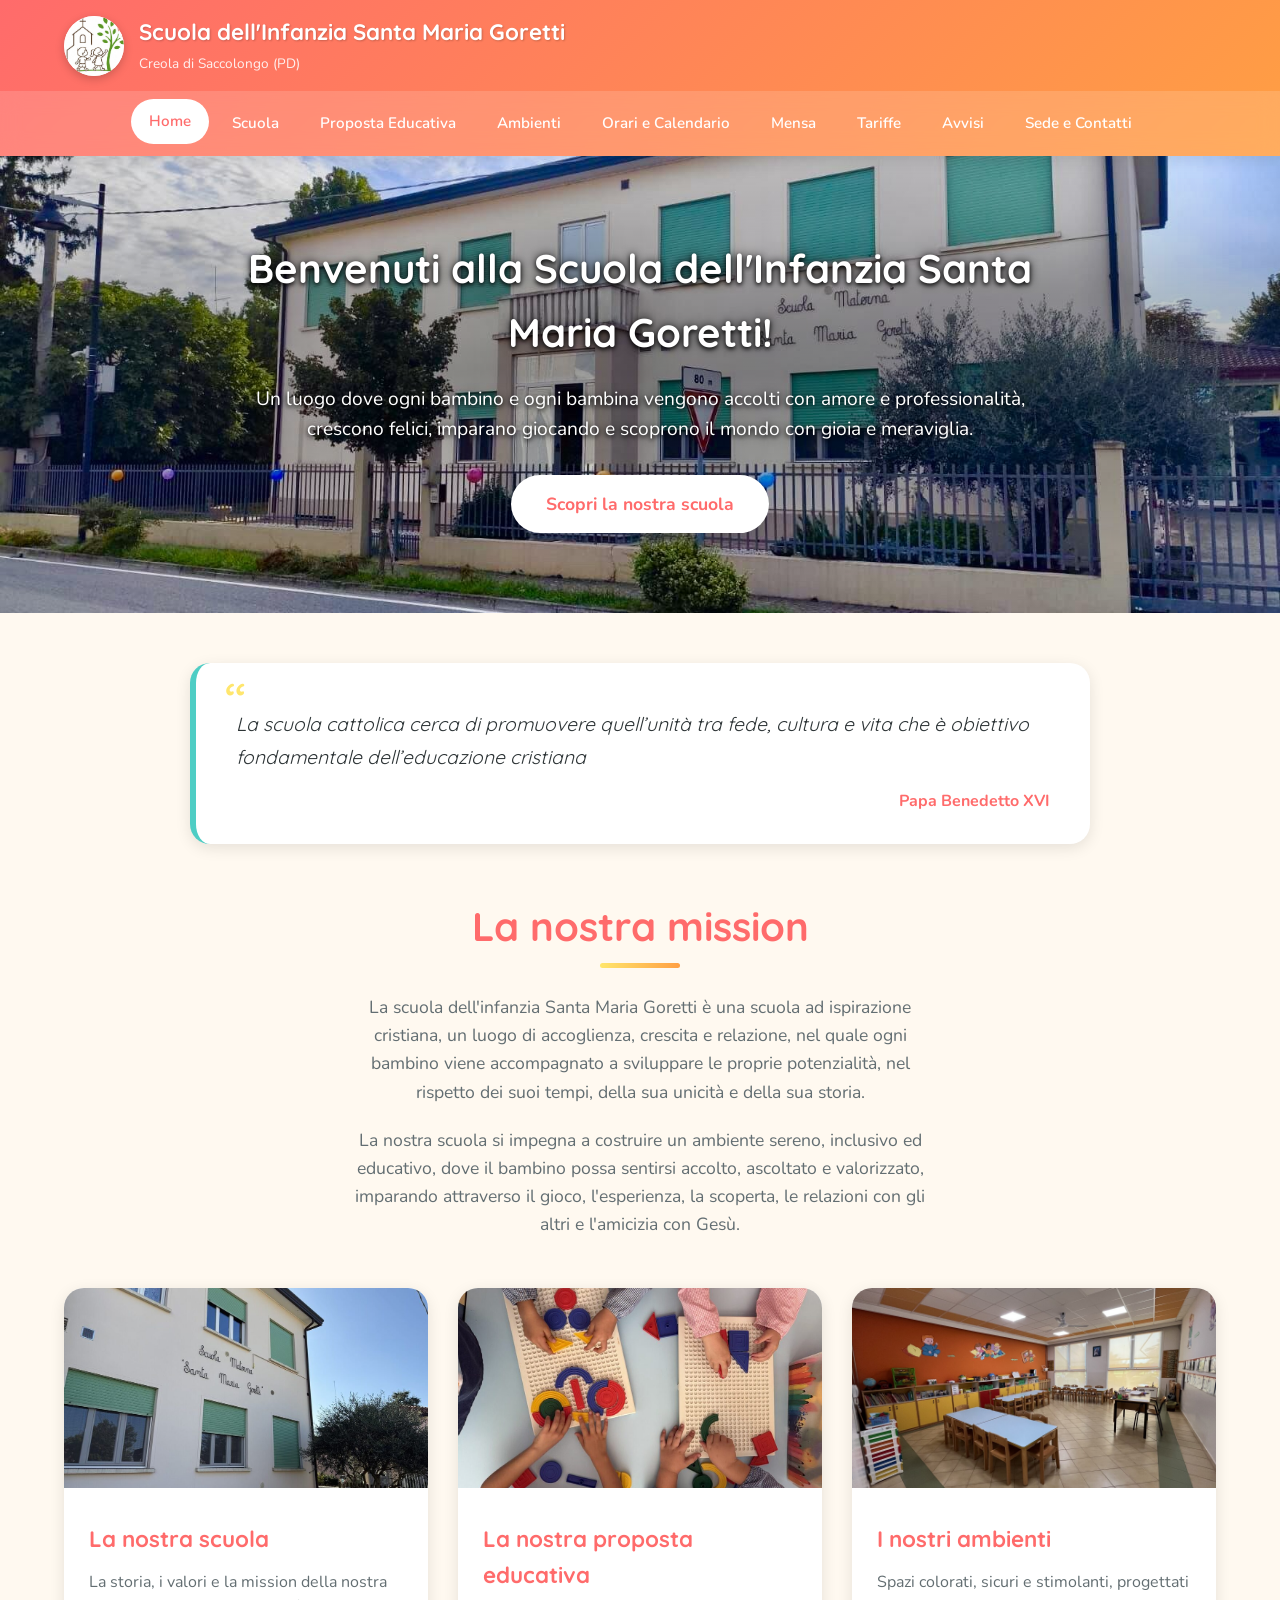
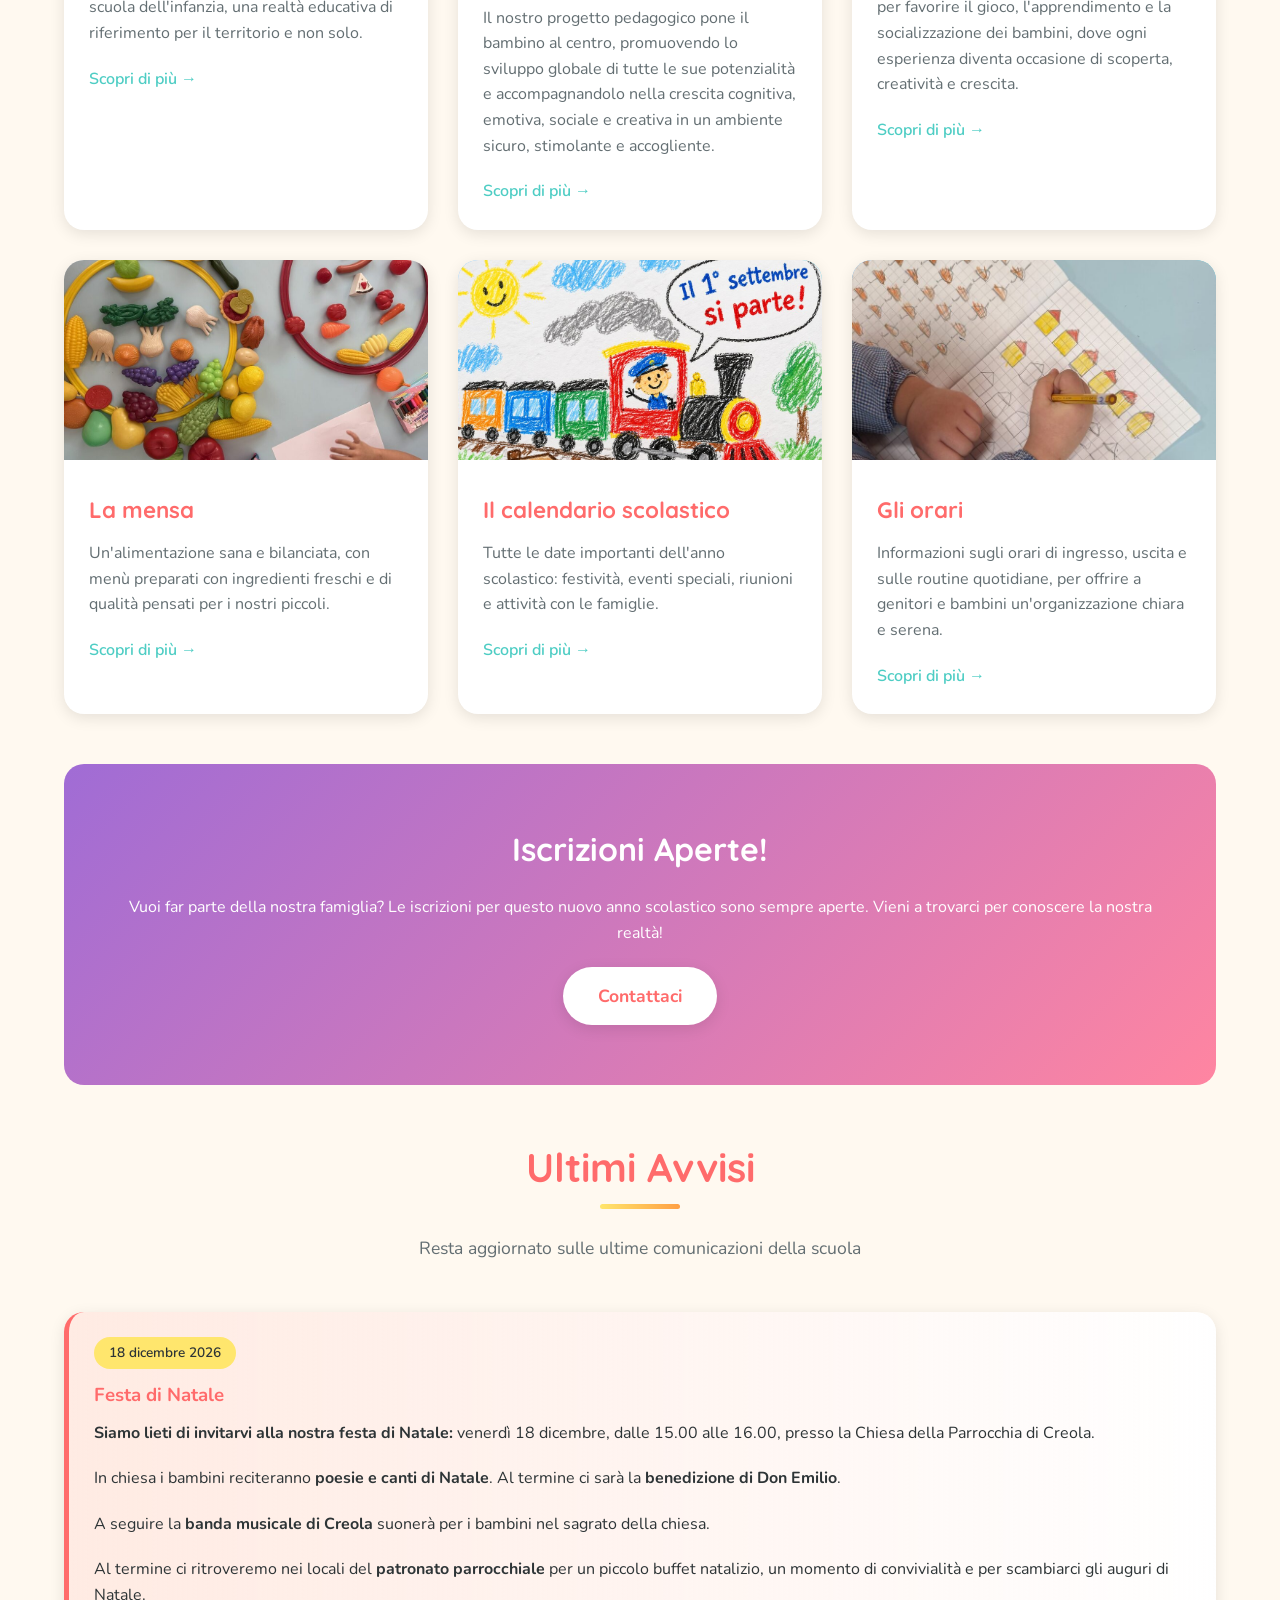
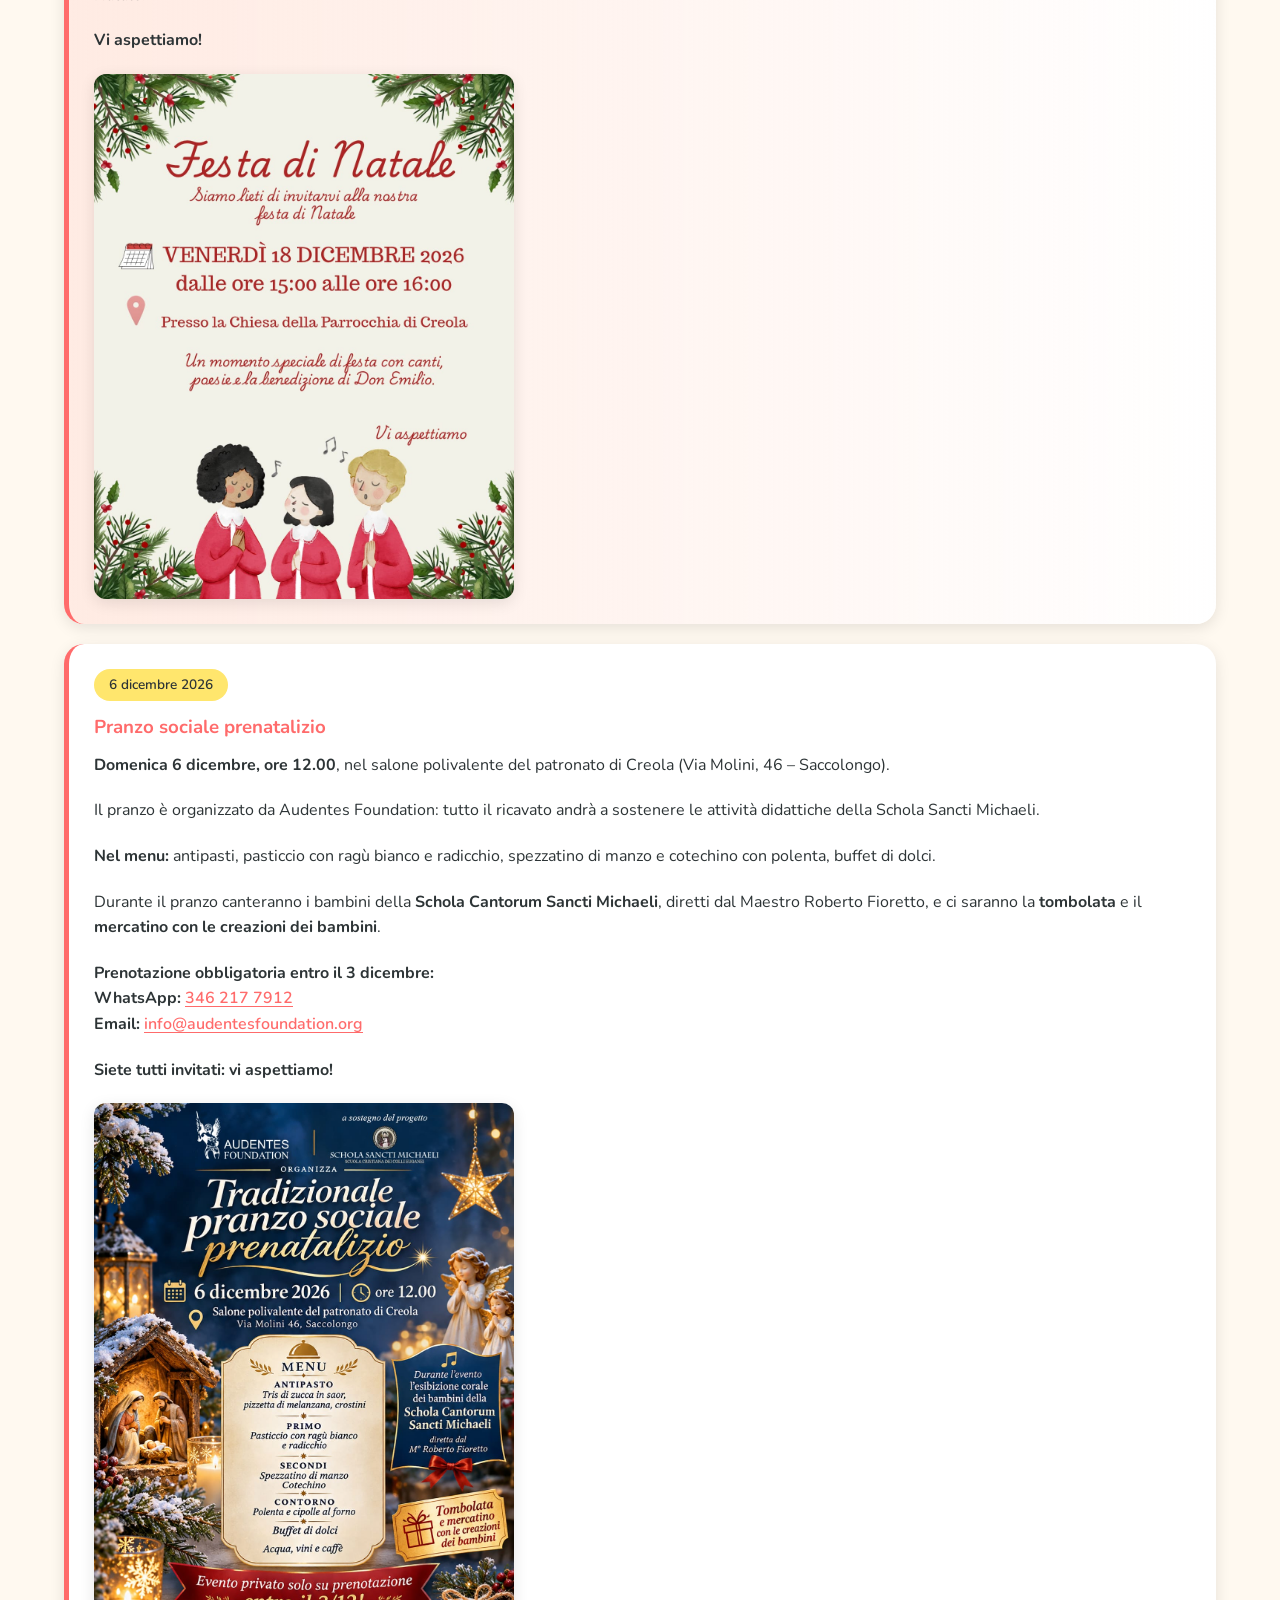
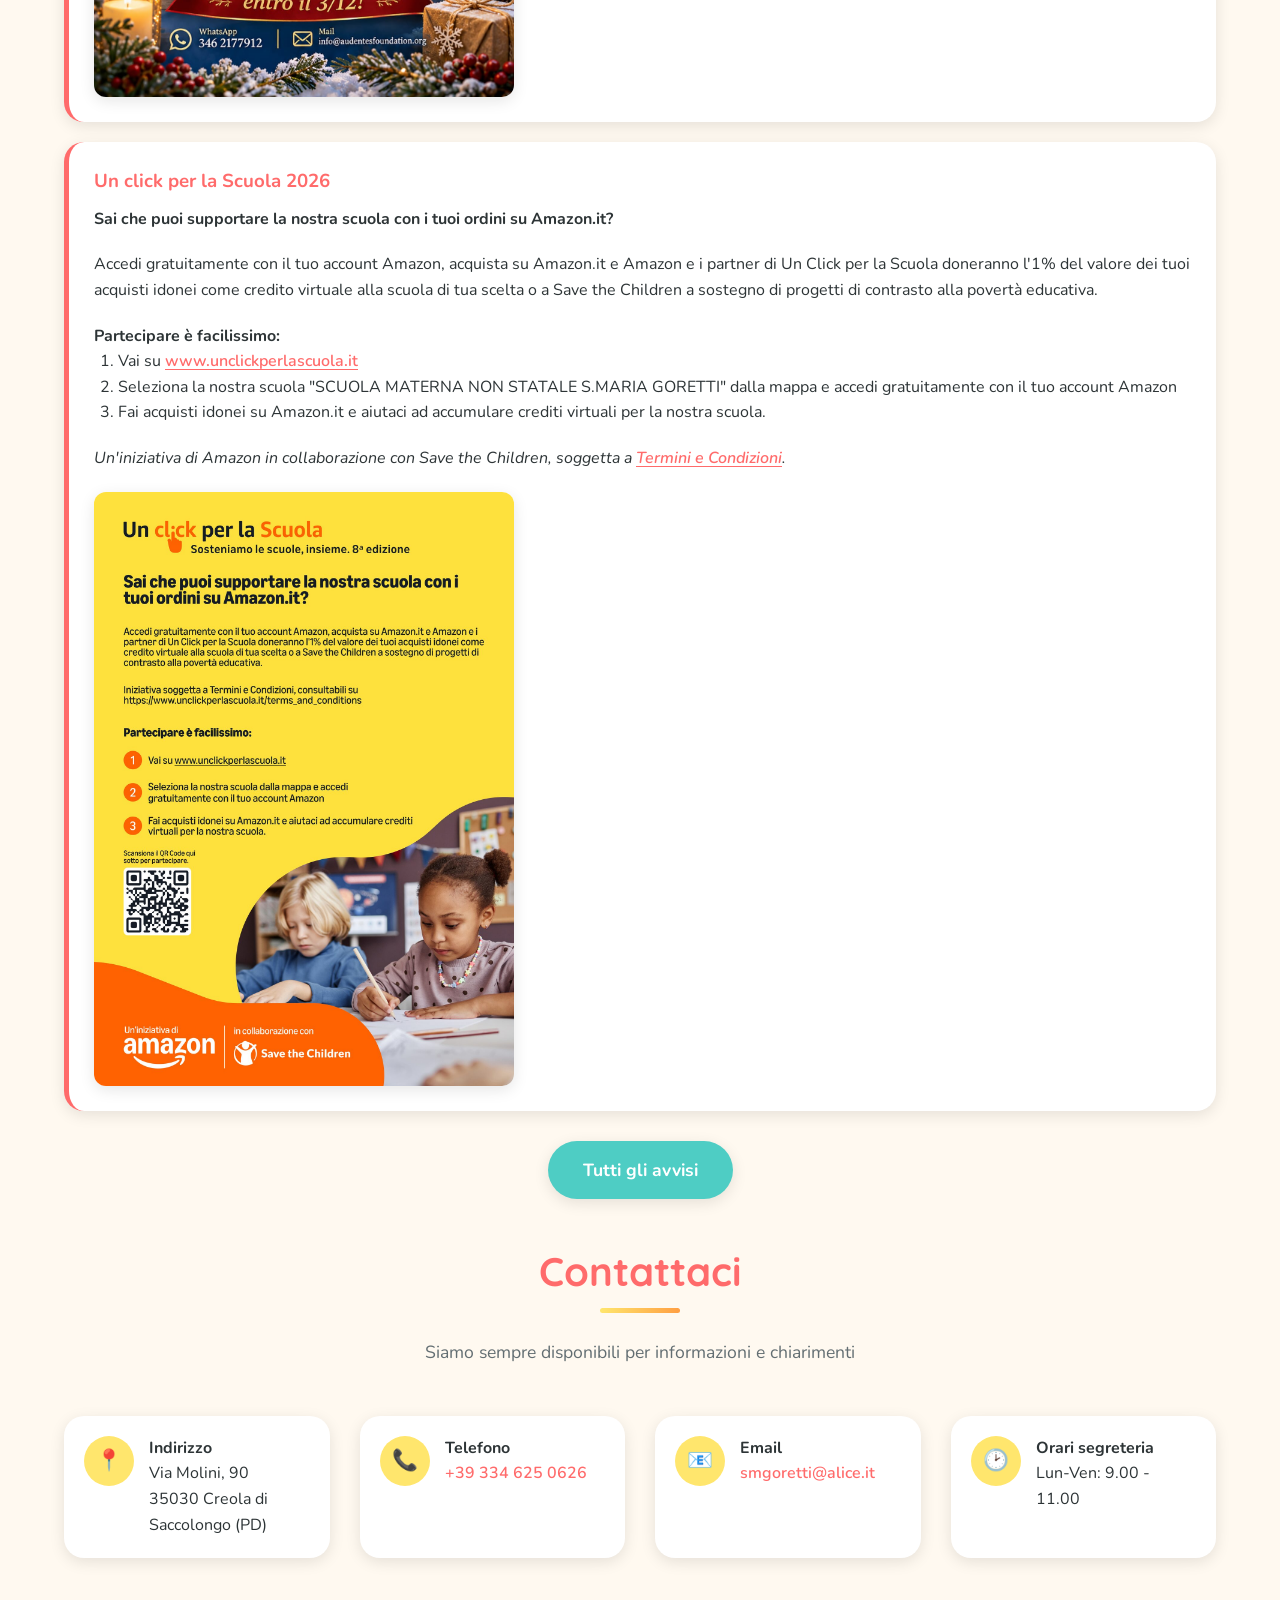
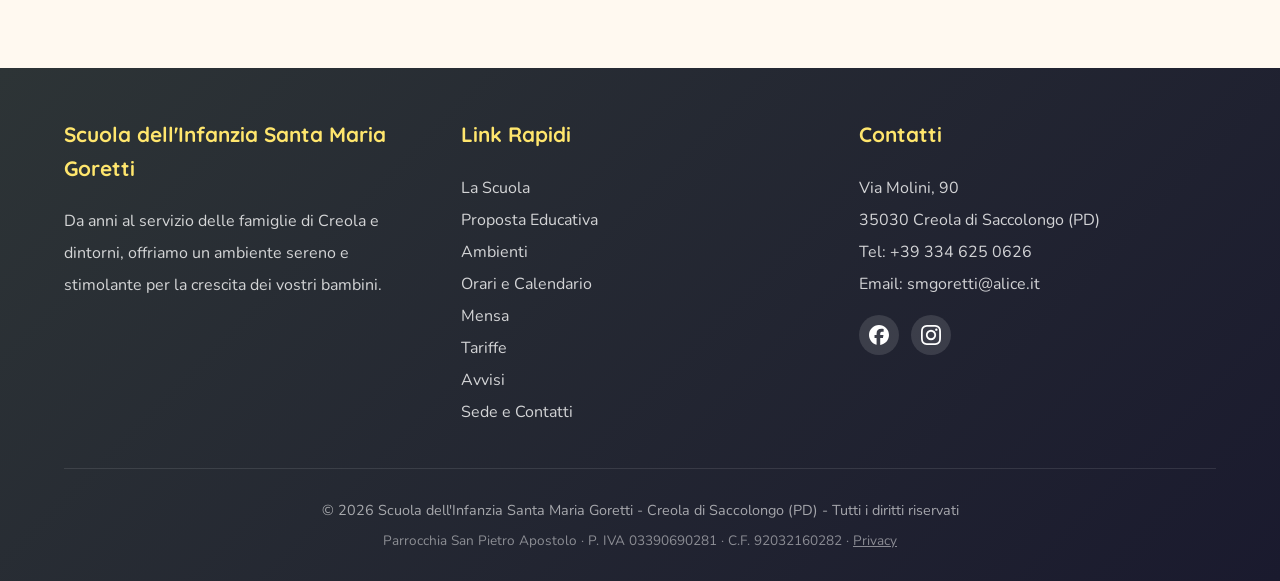
==== commit 6a79ca9c: "aggiunto avviso sulla festa di natale" ====
--- a/index.html
+++ b/index.html
@@ -199,44 +199,15 @@
             </div>
 
             <div class="avviso avviso-importante">
-                <span class="avviso-data">21 novembre 2026</span>
-                <h3>Open Day</h3>
-                <p><strong>Vieni a conoscerci!</strong> Sabato 21 novembre, dalle 9.00 alle 12.00.</p>
-                <p class="mt-20">Vieni a scoprire i nostri spazi, incontra le insegnanti, conosci il nostro progetto educativo e l'organizzazione della giornata scolastica.</p>
-                <p class="mt-20"><strong>Porta il tuo bambino!</strong> Lo aspetta un piccolo laboratorio creativo e una sorpresa speciale!</p>
-                <p class="mt-20"><strong>Dove:</strong> Via Molini, 90 &ndash; Creola di Saccolongo (PD)<br><strong>Telefono:</strong> <a href="tel:+393346250626">+39 334 625 0626</a><br><strong>Email:</strong> <a href="mailto:smgoretti@alice.it">smgoretti@alice.it</a></p>
-                <a href="assets/images/locandine/open_day_novembre_2026.jpeg" class="avviso-locandina">
-                    <img src="assets/images/locandine/open_day_novembre_2026.jpeg" alt="Locandina dell'Open Day di sabato 21 novembre 2026, dalle 9.00 alle 12.00, con laboratorio creativo per i bambini" loading="lazy">
-                </a>
-            </div>
-
-            <div class="avviso">
-                <span class="avviso-data">19 novembre 2026</span>
-                <h3>Merenda a scuola</h3>
-                <p><strong>Nuova data:</strong> a causa del maltempo la merenda, prevista per giovedì 12 novembre, è stata rimandata a <strong>giovedì 19 novembre</strong>.</p>
-                <p class="mt-20">I genitori della Scuola dell'Infanzia Santa Maria Goretti vi invitano a una <strong>merenda speciale</strong>, aperta a famiglie, bambini e amici: <strong>giovedì 19 novembre, dalle 15.00 alle 16.30</strong>.</p>
-                <p class="mt-20">Un'occasione speciale per conoscere la nostra scuola, visitare gli spazi, incontrare le insegnanti e trascorrere un momento di condivisione insieme ai bambini.</p>
-                <p class="mt-20">Per la merenda i genitori della scuola prepareranno e offriranno <strong>dolci e castagne calde</strong>, e i bambini potranno <strong>giocare nel giardino della scuola</strong>.</p>
-                <p class="mt-20"><strong>Venite a conoscerci, vi aspettiamo!</strong></p>
-                <a href="assets/images/locandine/merenda_a_scuola_19_novembre_2026.jpeg" class="avviso-locandina">
-                    <img src="assets/images/locandine/merenda_a_scuola_19_novembre_2026.jpeg" alt="Locandina della merenda a scuola di giovedì 19 novembre 2026, dalle 15.00 alle 16.30, organizzata dai genitori della Scuola dell'Infanzia Santa Maria Goretti" loading="lazy">
-                </a>
-            </div>
-
-            <div class="avviso">
-                <span class="avviso-data">21 novembre 2026</span>
-                <h3>Open Day della Schola Sancti Michaeli, dalla prima elementare alla terza media</h3>
-                <p><strong>Sapevate che al piano superiore dello stesso edificio della nostra scuola dell'infanzia c'è una scuola che accompagna i bambini dalla prima elementare alla terza media?</strong></p>
-                <p class="mt-20">È la <strong>Schola Sancti Michaeli</strong>, &laquo;una scuola che educa alla vita&raquo;. Accanto alle famiglie dal 2021, è una scuola di ispirazione cristiana cattolica dove studio, formazione umana e vita all'aria aperta crescono insieme.</p>
-                <ul style="padding-left: 1.5rem;">
-                    <li>Classi poco numerose e un'attenzione personale alla crescita e all'apprendimento di ogni bambino.</li>
-                    <li>Una formazione completa che coinvolge materie umanistiche, scienze, religione cattolica, arte e musica, con la Schola Cantorum.</li>
-                </ul>
-                <p class="mt-20">La presenza nello stesso edificio di due realtà educative autonome, accomunate dall'ispirazione cristiana, offre alle famiglie del nostro territorio la possibilità di scegliere un <strong>percorso educativo coerente dai 3 ai 13 anni</strong>, nel rispetto dell'identità e delle responsabilità di ciascuna scuola.</p>
-                <p class="mt-20"><strong>Open Day: sabato 21 novembre, dalle 9.00 alle 12.00.</strong> Si svolge insieme all'Open Day della nostra scuola dell'infanzia. Chiunque voglia conoscere da vicino questa realtà è il benvenuto: potrà entrare nella vita della Schola, conoscere le maestre, incontrare le famiglie e scoprire il progetto educativo. Iscrizioni per l'anno scolastico 2027/28.</p>
-                <p class="mt-20"><strong>Dove:</strong> Centro educativo di Creola, Via Molini, 90 &ndash; Saccolongo (PD)<br><strong>Partecipazione su prenotazione:</strong> <a href="tel:+393473192860">347 319 2860</a><br><strong>Per saperne di più:</strong> <a href="https://scholasanctimichaeli.org/" target="_blank" rel="noopener">scholasanctimichaeli.org</a></p>
-                <a href="assets/images/locandine/open_day_scuola_parentale_2026.jpeg" class="avviso-locandina">
-                    <img src="assets/images/locandine/open_day_scuola_parentale_2026.jpeg" alt="Locandina dell'Open Day della Schola Sancti Michaeli, scuola dalla prima elementare alla terza media, sabato 21 novembre 2026 dalle 9.00 alle 12.00, iscrizioni per l'anno scolastico 2027/28" loading="lazy">
+                <span class="avviso-data">18 dicembre 2026</span>
+                <h3>Festa di Natale</h3>
+                <p><strong>Siamo lieti di invitarvi alla nostra festa di Natale:</strong> venerdì 18 dicembre, dalle 15.00 alle 16.00, presso la Chiesa della Parrocchia di Creola.</p>
+                <p class="mt-20">In chiesa i bambini reciteranno <strong>poesie e canti di Natale</strong>. Al termine ci sarà la <strong>benedizione di Don Emilio</strong>.</p>
+                <p class="mt-20">A seguire la <strong>banda musicale di Creola</strong> suonerà per i bambini nel sagrato della chiesa.</p>
+                <p class="mt-20">Al termine ci ritroveremo nei locali del <strong>patronato parrocchiale</strong> per un piccolo buffet natalizio, un momento di convivialità e per scambiarci gli auguri di Natale.</p>
+                <p class="mt-20"><strong>Vi aspettiamo!</strong></p>
+                <a href="assets/images/locandine/festa_di_natale_2026.jpeg" class="avviso-locandina">
+                    <img src="assets/images/locandine/festa_di_natale_2026.jpeg" alt="Locandina della Festa di Natale di venerdì 18 dicembre 2026, dalle 15.00 alle 16.00, presso la Chiesa della Parrocchia di Creola, con canti, poesie e la benedizione di Don Emilio" loading="lazy">
                 </a>
             </div>
 
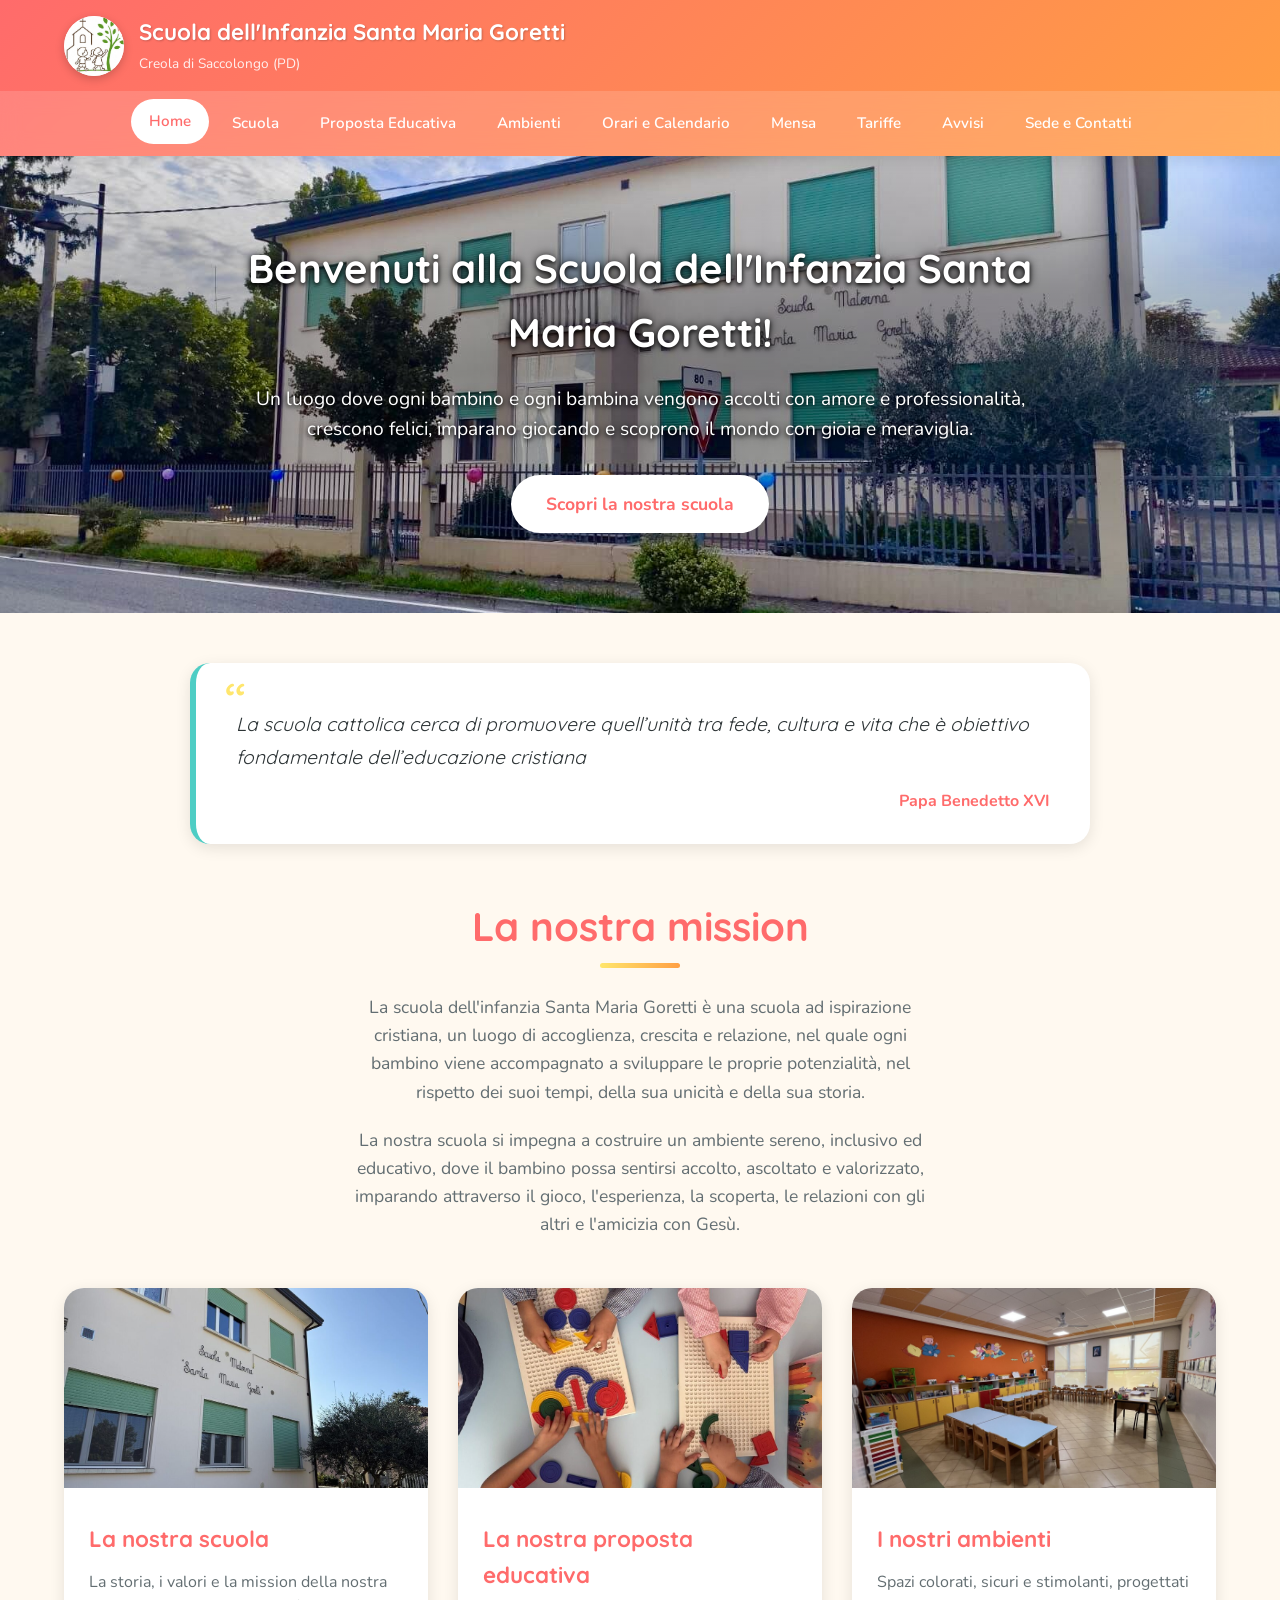
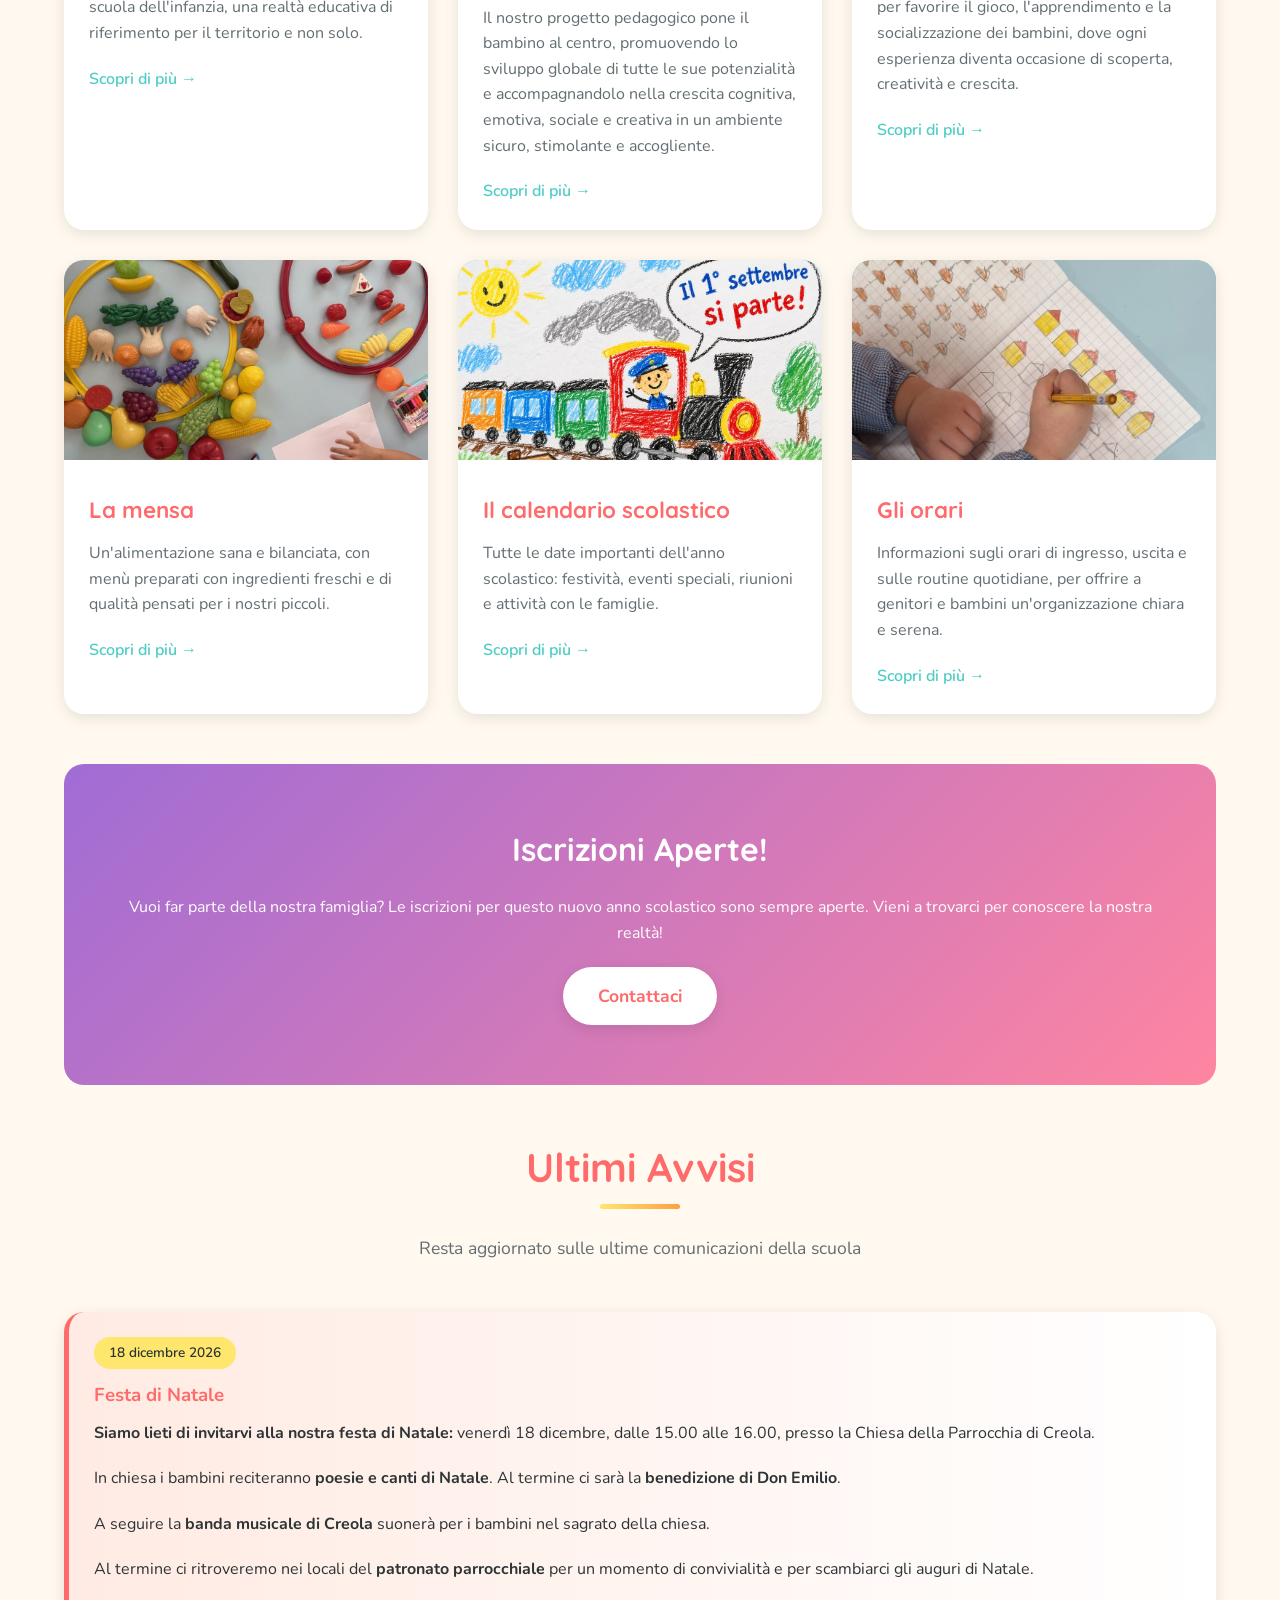
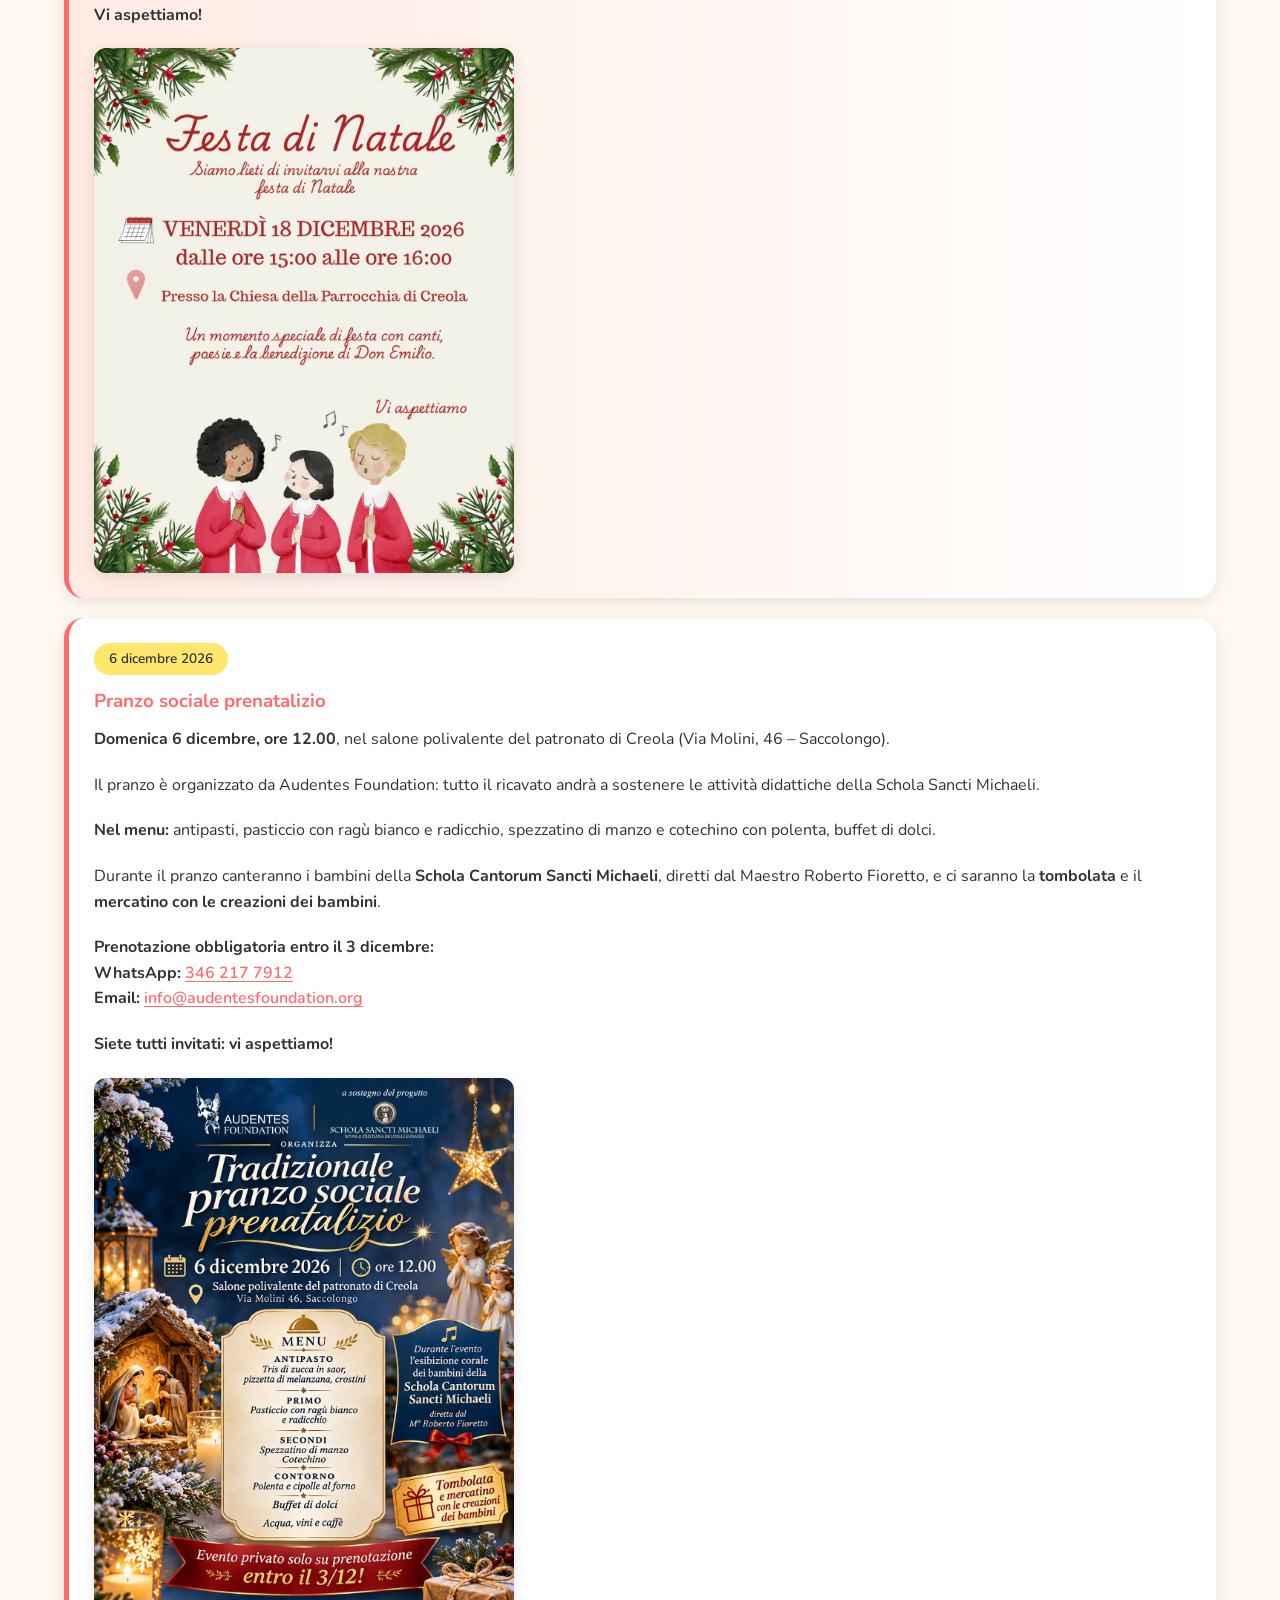
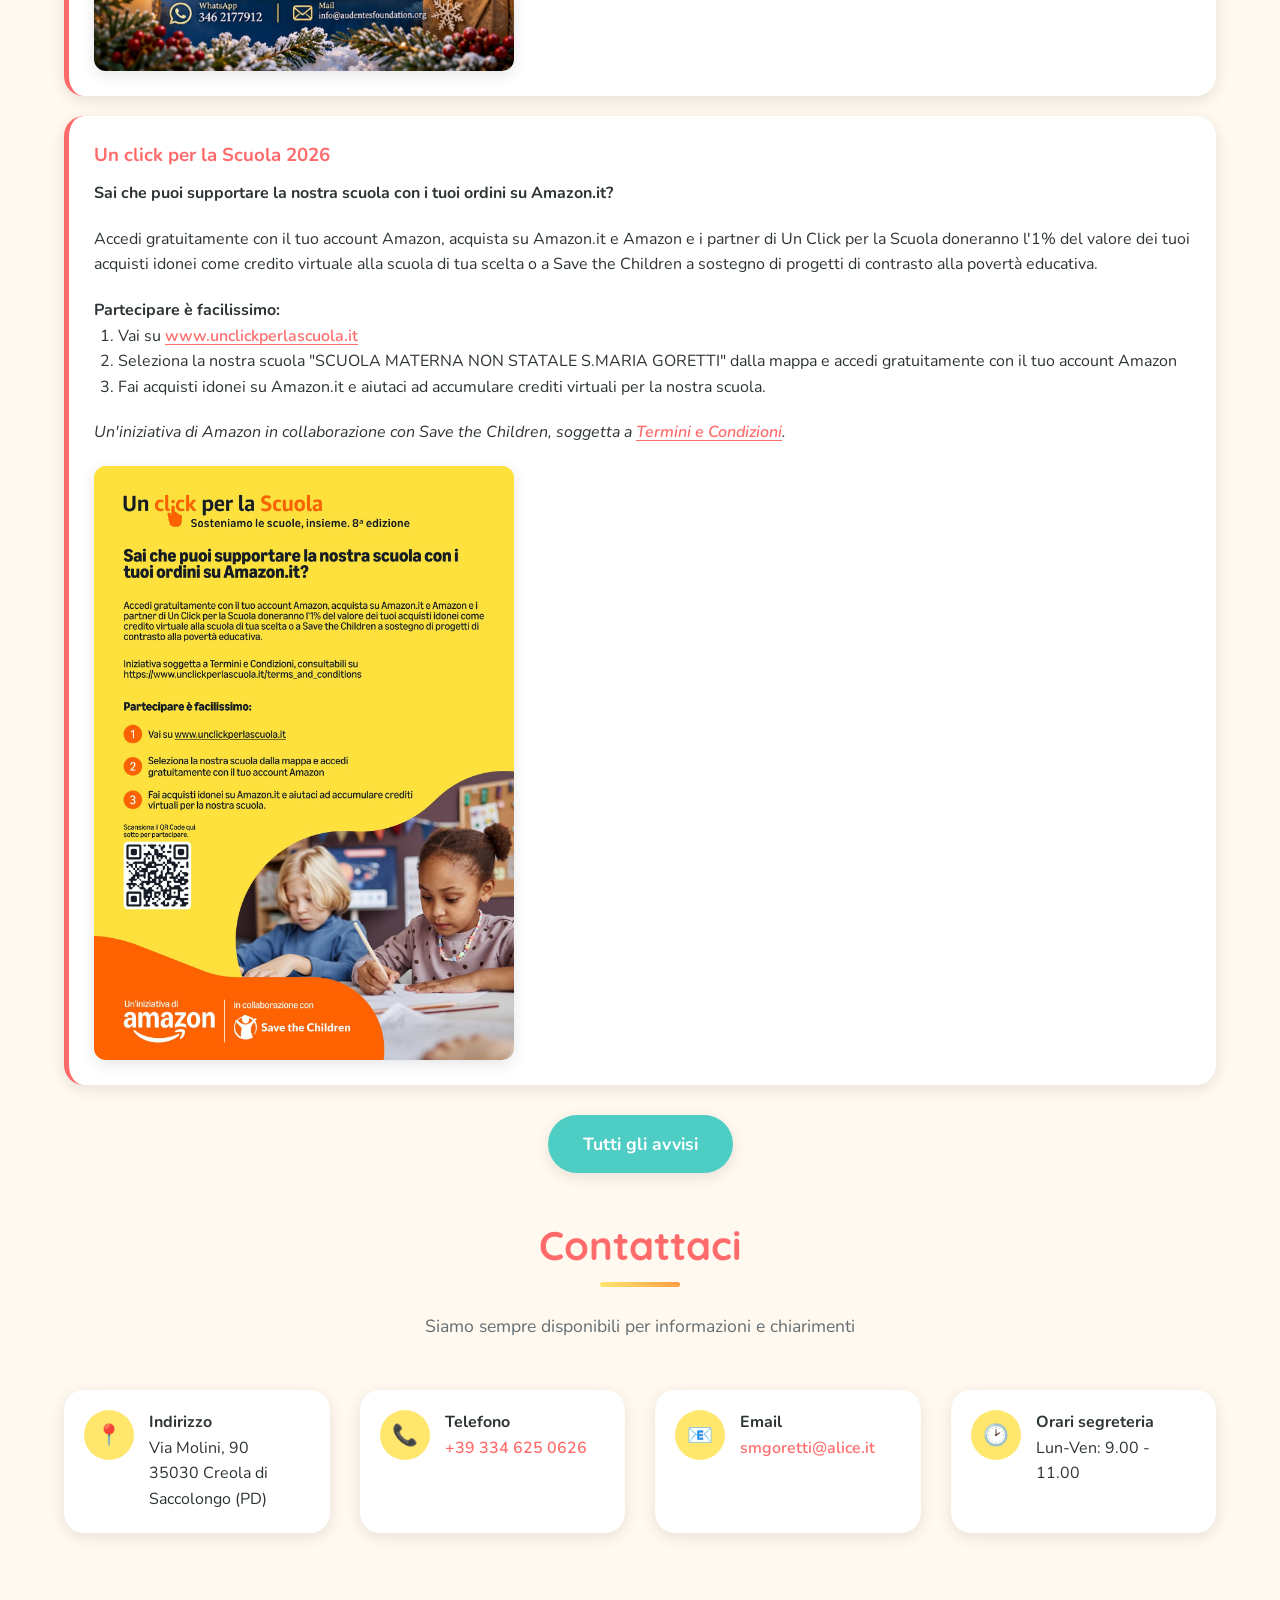
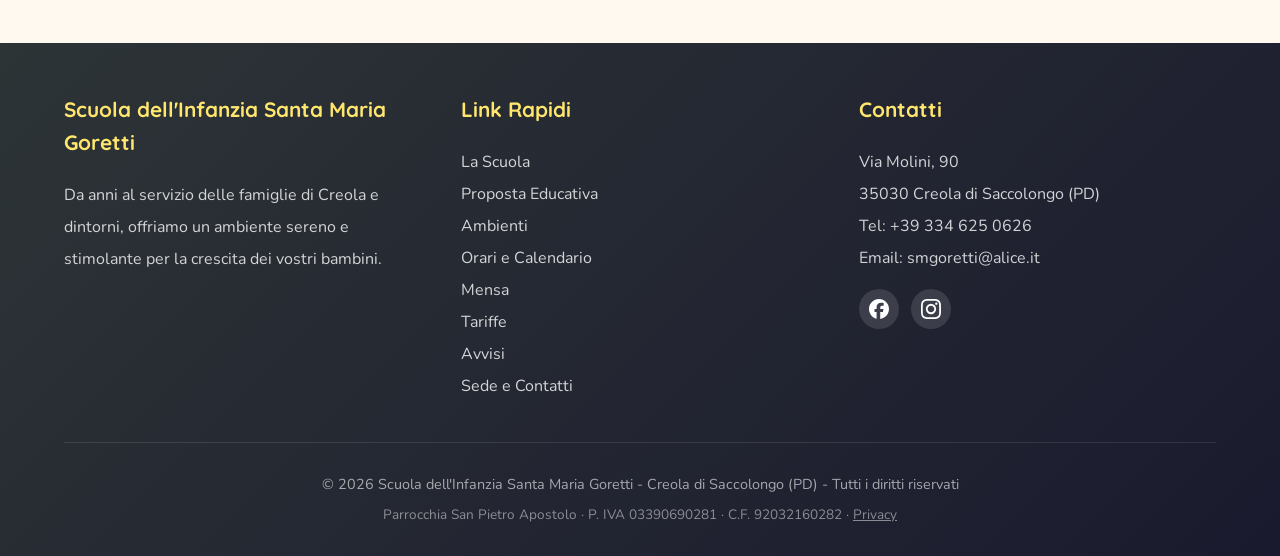
==== commit 6c519dad: "raffinamento del testo dell avviso della festa di natale" ====
--- a/index.html
+++ b/index.html
@@ -204,7 +204,7 @@
                 <p><strong>Siamo lieti di invitarvi alla nostra festa di Natale:</strong> venerdì 18 dicembre, dalle 15.00 alle 16.00, presso la Chiesa della Parrocchia di Creola.</p>
                 <p class="mt-20">In chiesa i bambini reciteranno <strong>poesie e canti di Natale</strong>. Al termine ci sarà la <strong>benedizione di Don Emilio</strong>.</p>
                 <p class="mt-20">A seguire la <strong>banda musicale di Creola</strong> suonerà per i bambini nel sagrato della chiesa.</p>
-                <p class="mt-20">Al termine ci ritroveremo nei locali del <strong>patronato parrocchiale</strong> per un piccolo buffet natalizio, un momento di convivialità e per scambiarci gli auguri di Natale.</p>
+                <p class="mt-20">Al termine ci ritroveremo nei locali del <strong>patronato parrocchiale</strong> per un momento di convivialità e per scambiarci gli auguri di Natale.</p>
                 <p class="mt-20"><strong>Vi aspettiamo!</strong></p>
                 <a href="assets/images/locandine/festa_di_natale_2026.jpeg" class="avviso-locandina">
                     <img src="assets/images/locandine/festa_di_natale_2026.jpeg" alt="Locandina della Festa di Natale di venerdì 18 dicembre 2026, dalle 15.00 alle 16.00, presso la Chiesa della Parrocchia di Creola, con canti, poesie e la benedizione di Don Emilio" loading="lazy">
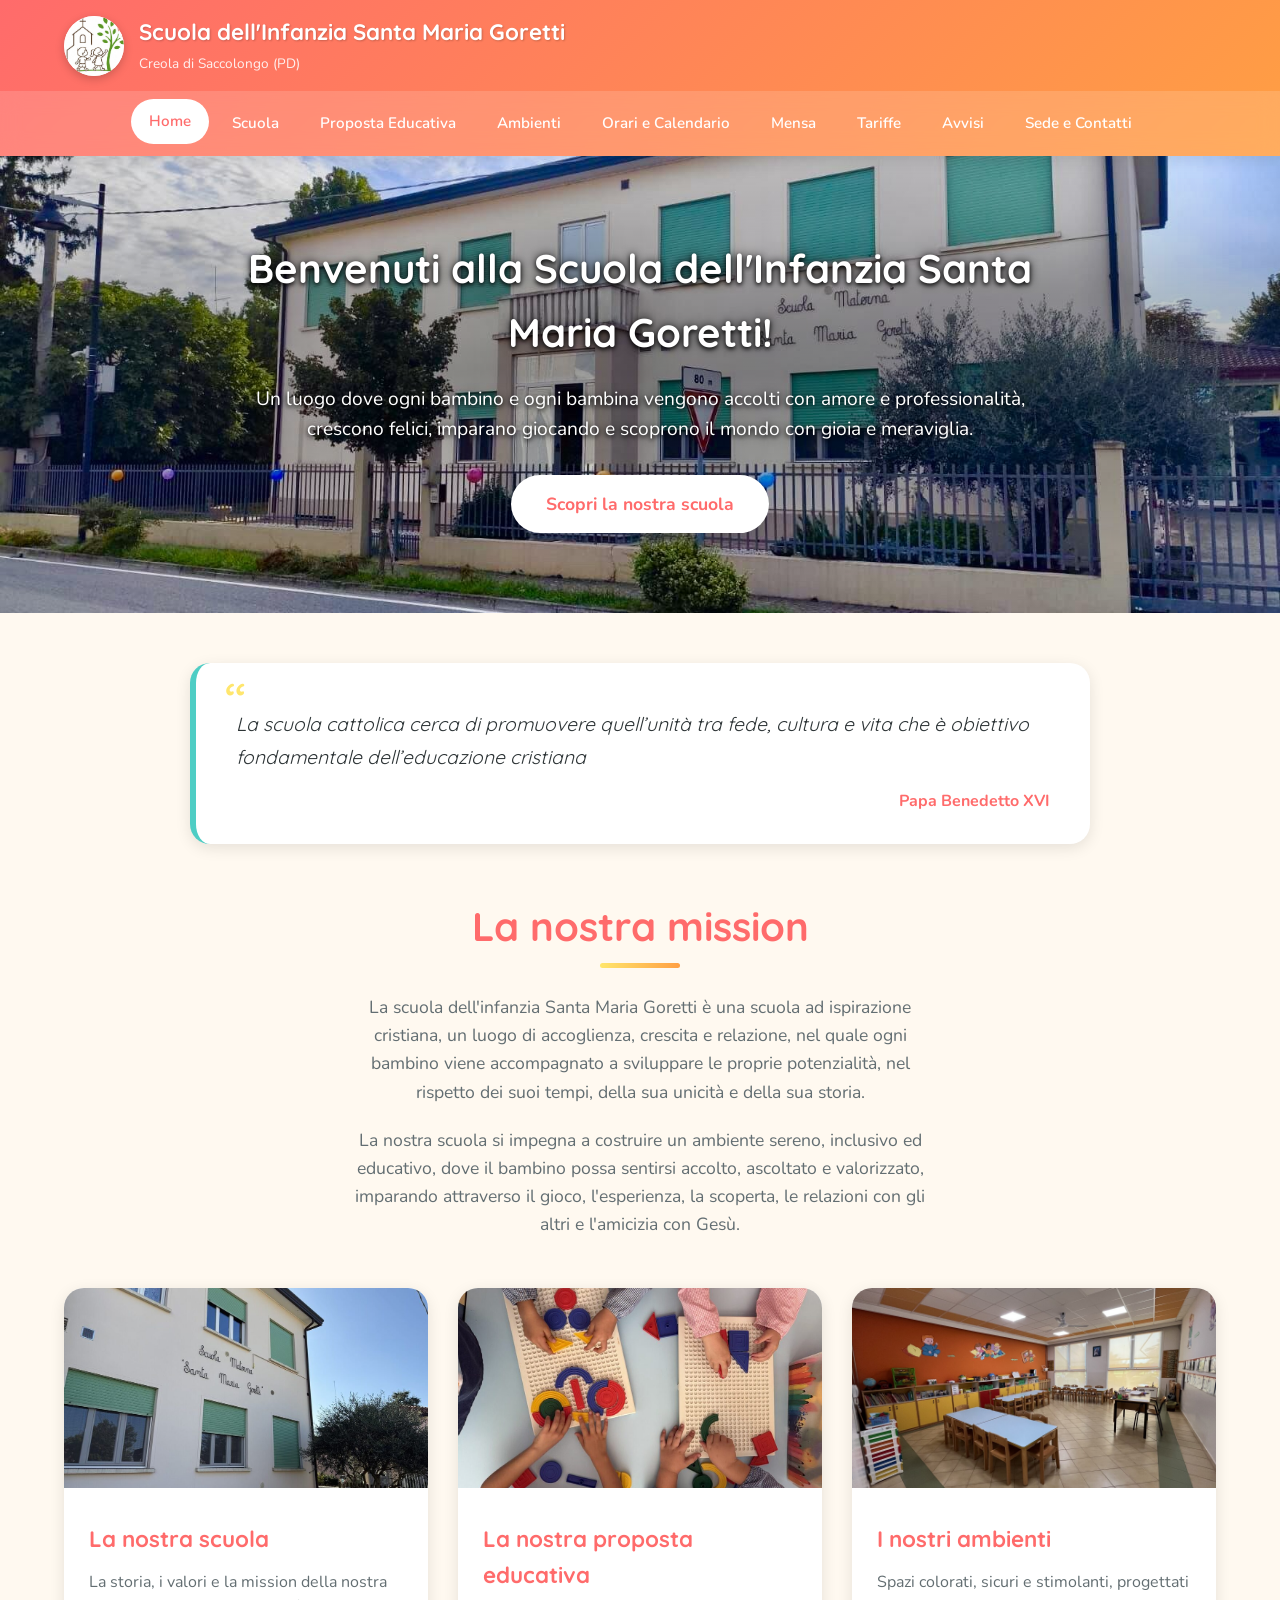
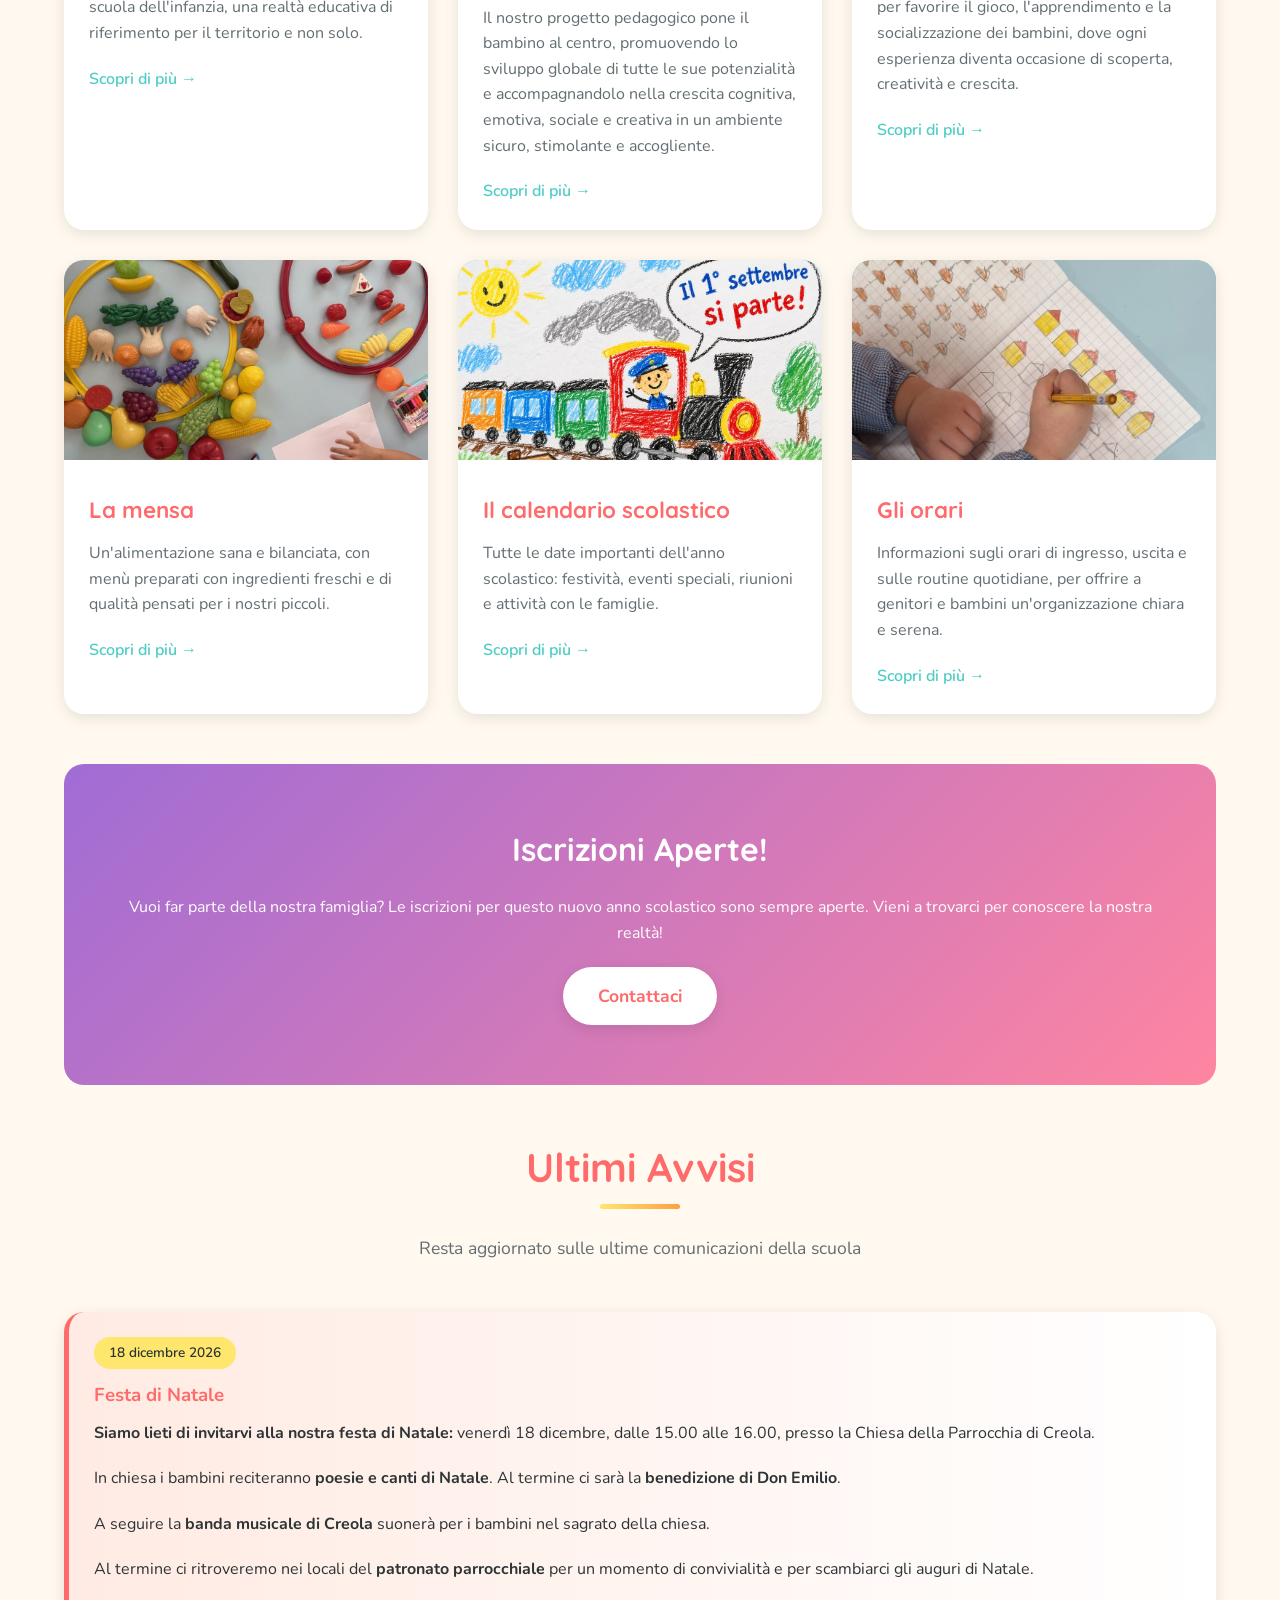
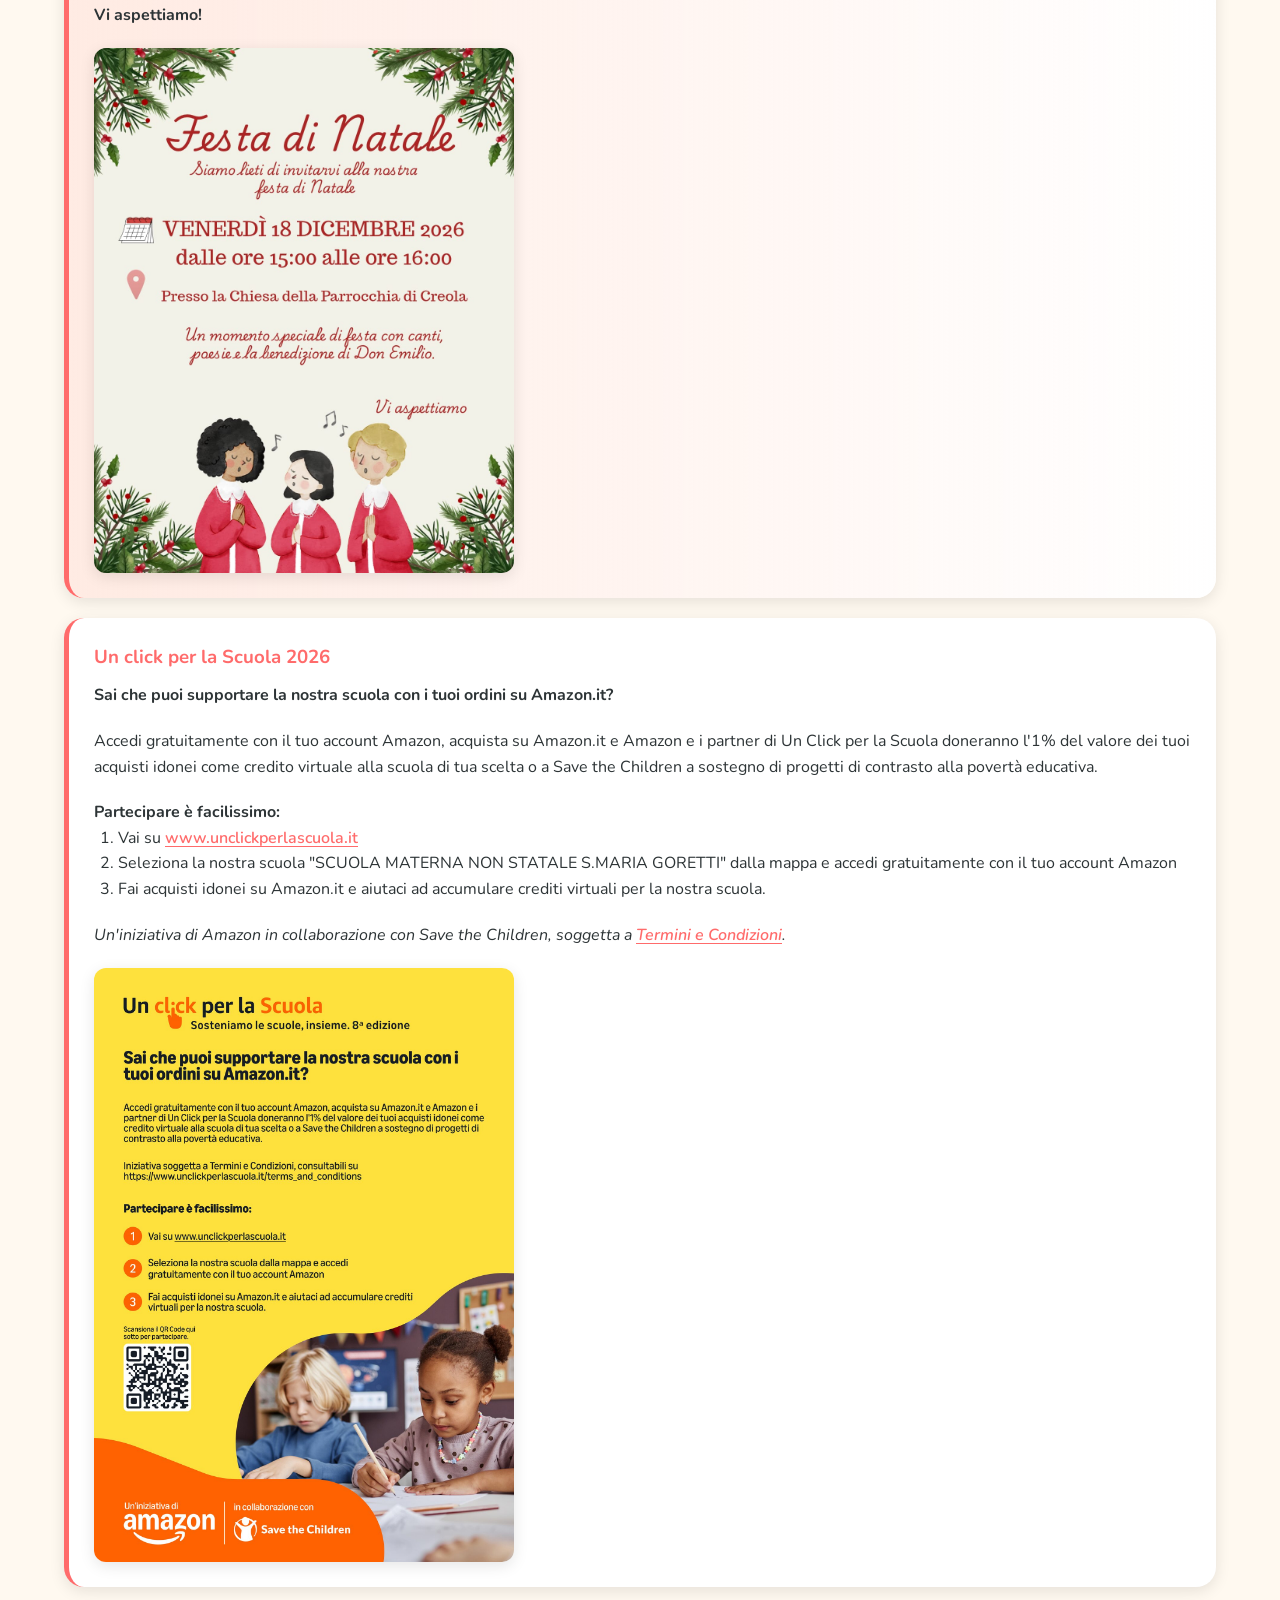
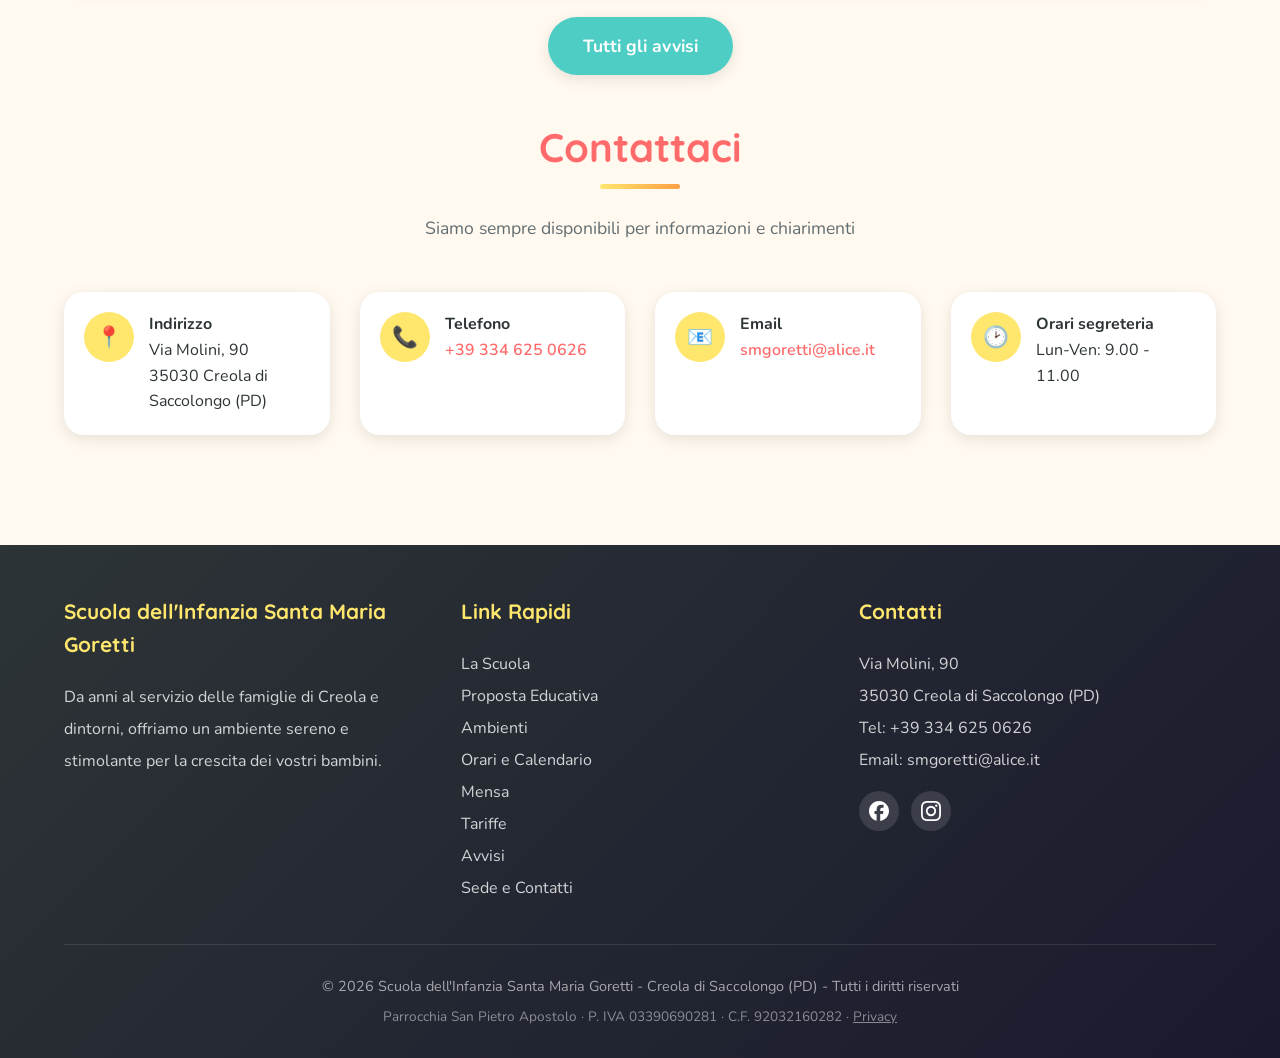
==== commit 4586269b: "rimosso avviso sul pranzo prenatalizio della scuola san michele" ====
--- a/index.html
+++ b/index.html
@@ -212,20 +212,6 @@
             </div>
 
             <div class="avviso">
-                <span class="avviso-data">6 dicembre 2026</span>
-                <h3>Pranzo sociale prenatalizio</h3>
-                <p><strong>Domenica 6 dicembre, ore 12.00</strong>, nel salone polivalente del patronato di Creola (Via Molini, 46 &ndash; Saccolongo).</p>
-                <p class="mt-20">Il pranzo è organizzato da Audentes Foundation: tutto il ricavato andrà a sostenere le attività didattiche della Schola Sancti Michaeli.</p>
-                <p class="mt-20"><strong>Nel menu:</strong> antipasti, pasticcio con ragù bianco e radicchio, spezzatino di manzo e cotechino con polenta, buffet di dolci.</p>
-                <p class="mt-20">Durante il pranzo canteranno i bambini della <strong>Schola Cantorum Sancti Michaeli</strong>, diretti dal Maestro Roberto Fioretto, e ci saranno la <strong>tombolata</strong> e il <strong>mercatino con le creazioni dei bambini</strong>.</p>
-                <p class="mt-20"><strong>Prenotazione obbligatoria entro il 3 dicembre:</strong><br><strong>WhatsApp:</strong> <a href="https://wa.me/393462177912" target="_blank" rel="noopener">346 217 7912</a><br><strong>Email:</strong> <a href="mailto:info@audentesfoundation.org">info@audentesfoundation.org</a></p>
-                <p class="mt-20"><strong>Siete tutti invitati: vi aspettiamo!</strong></p>
-                <a href="assets/images/locandine/pranzo_prenatalizio_scuola_parentale_2026.jpeg" class="avviso-locandina">
-                    <img src="assets/images/locandine/pranzo_prenatalizio_scuola_parentale_2026.jpeg" alt="Locandina del tradizionale pranzo sociale prenatalizio di domenica 6 dicembre 2026, ore 12.00, nel salone polivalente del patronato di Creola, organizzato da Audentes Foundation a sostegno della Schola Sancti Michaeli, con menu e prenotazione entro il 3 dicembre" loading="lazy">
-                </a>
-            </div>
-
-            <div class="avviso">
                 <h3>Un click per la Scuola 2026</h3>
                 <p><strong>Sai che puoi supportare la nostra scuola con i tuoi ordini su Amazon.it?</strong></p>
                 <p class="mt-20">Accedi gratuitamente con il tuo account Amazon, acquista su Amazon.it e Amazon e i partner di Un Click per la Scuola doneranno l'1% del valore dei tuoi acquisti idonei come credito virtuale alla scuola di tua scelta o a Save the Children a sostegno di progetti di contrasto alla povertà educativa.</p>
